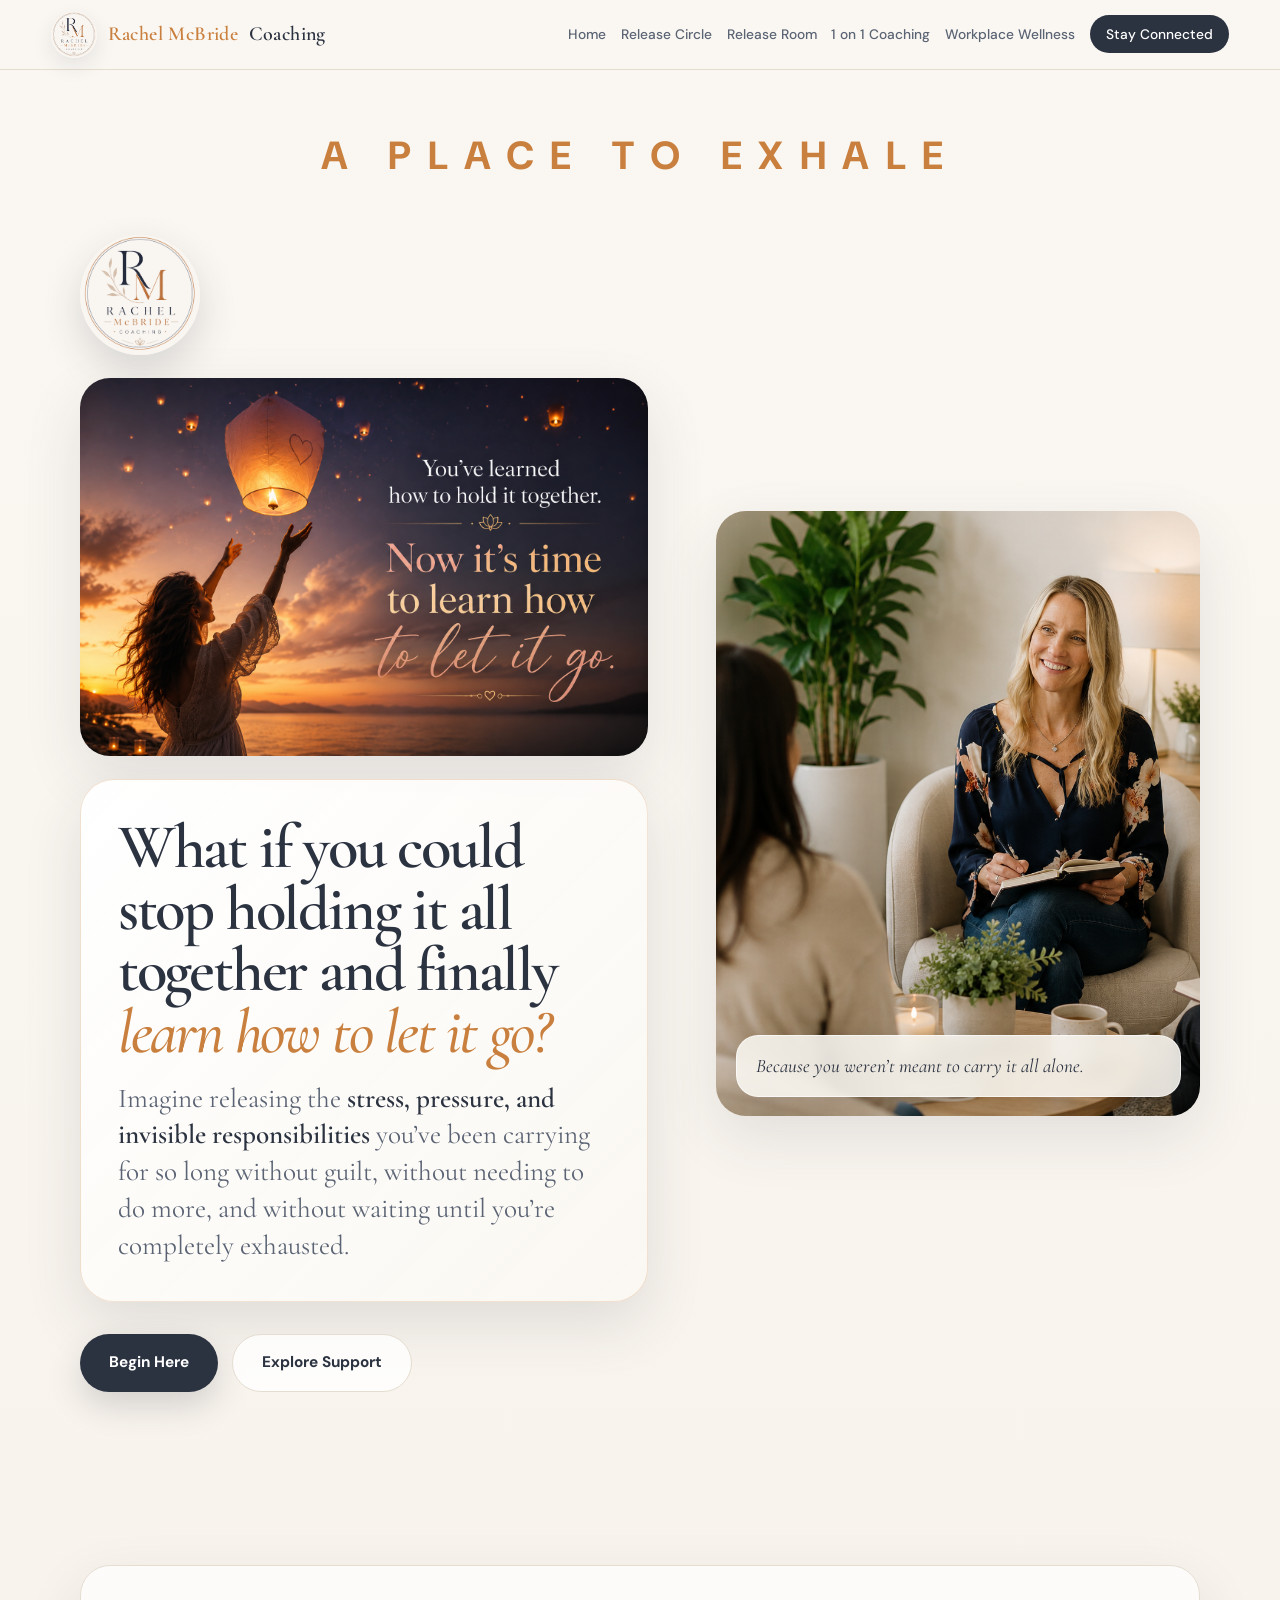
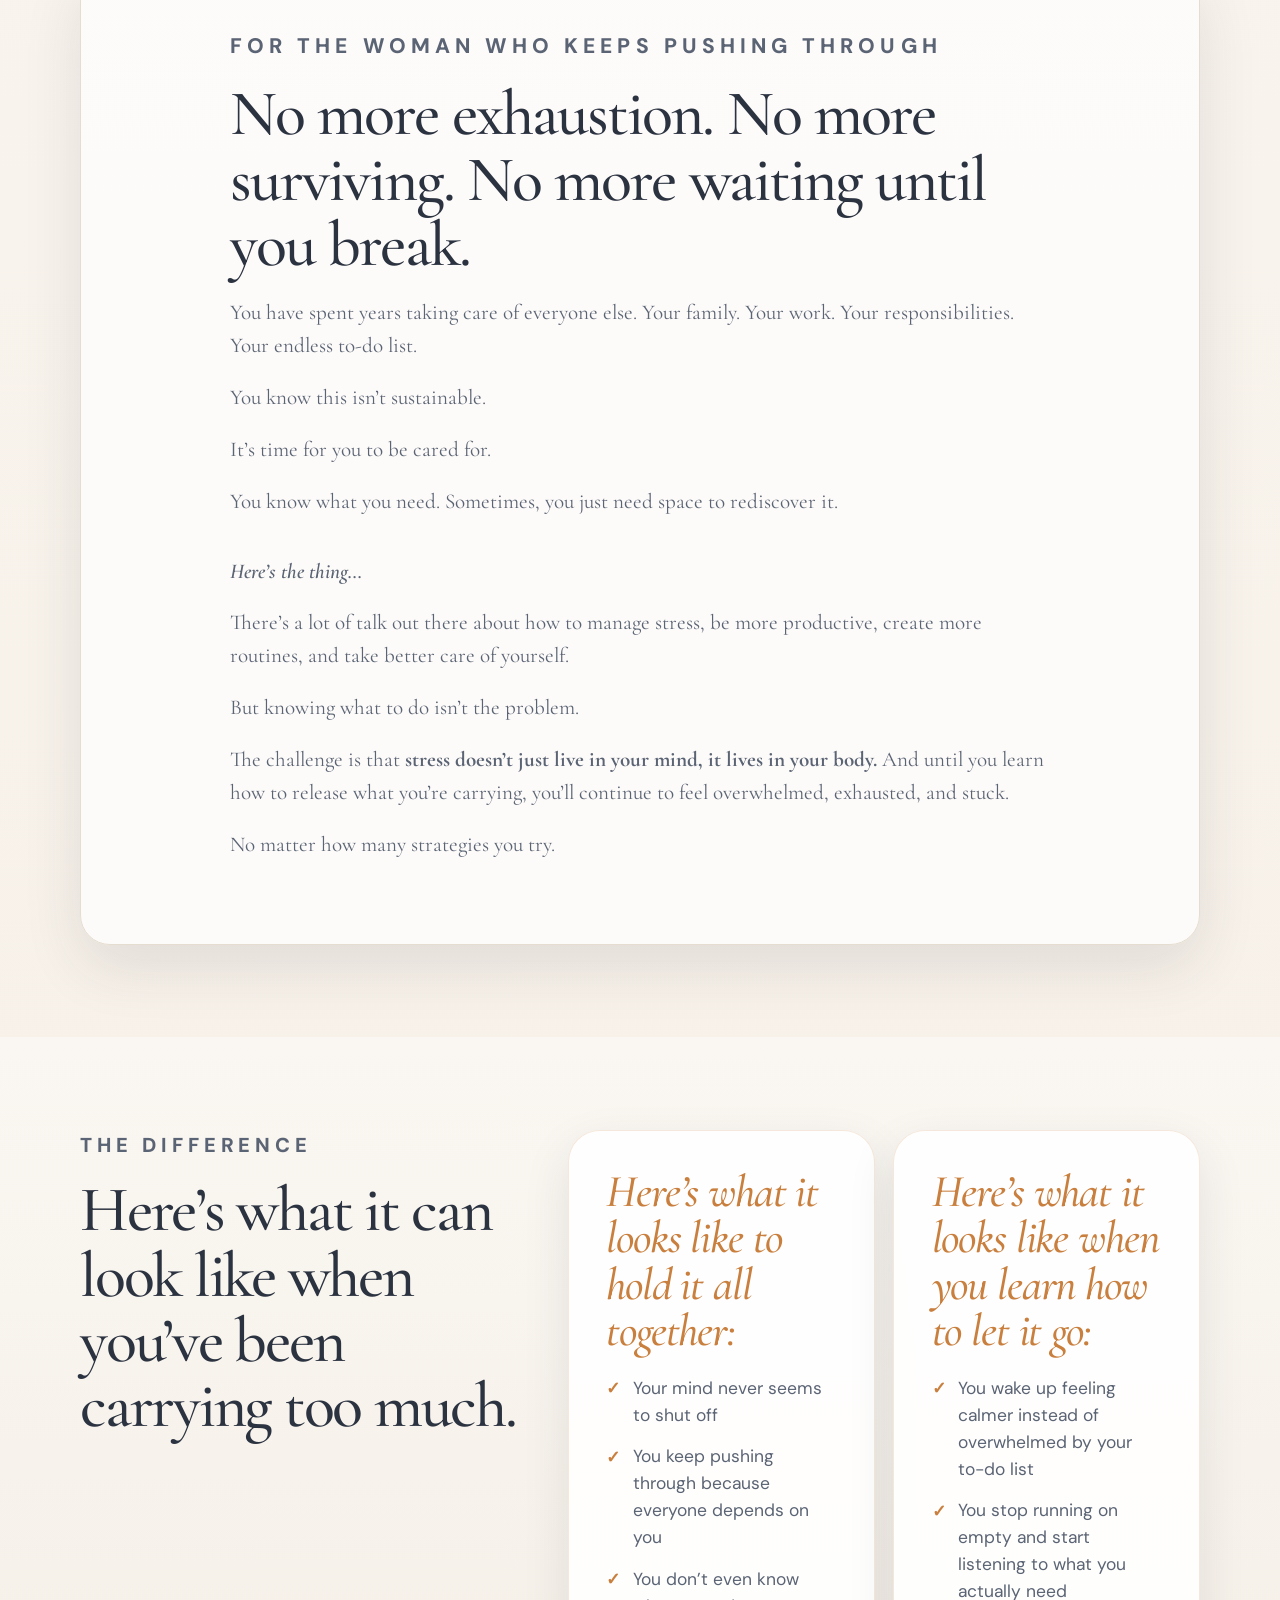
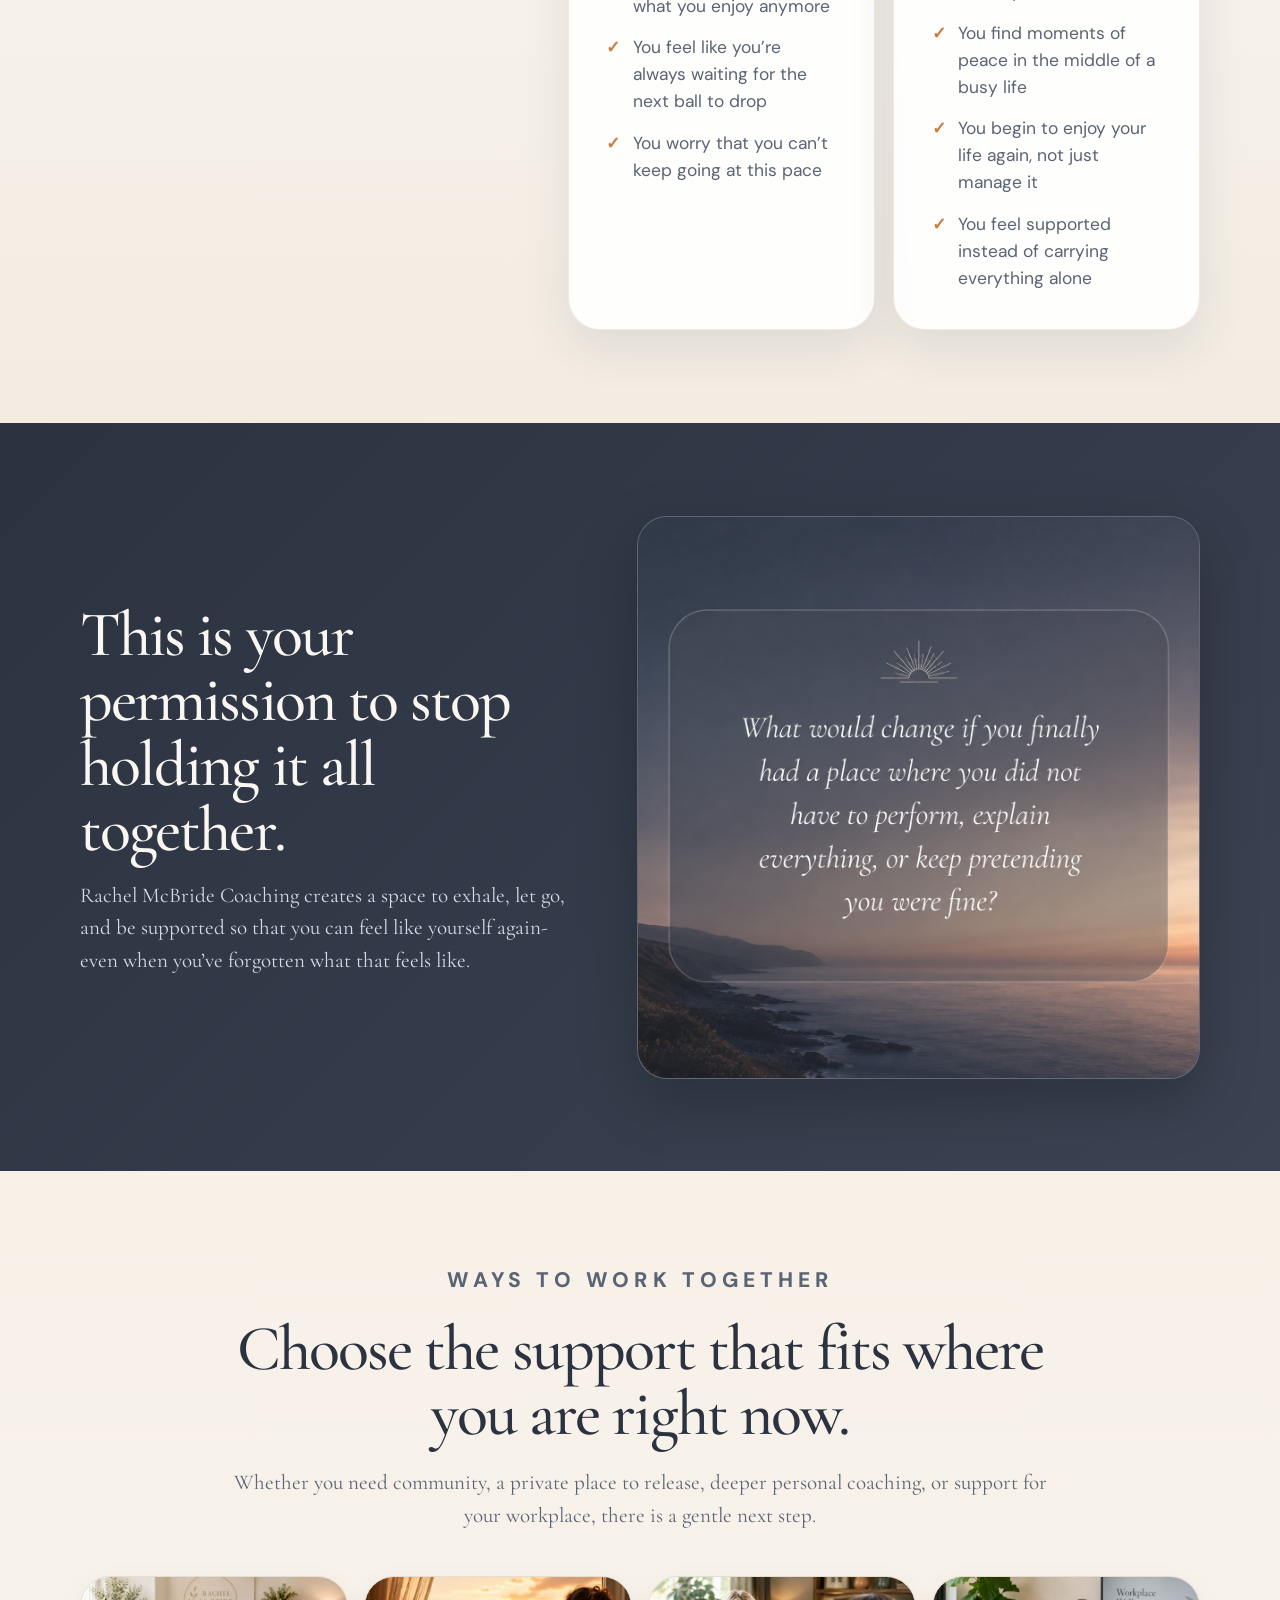
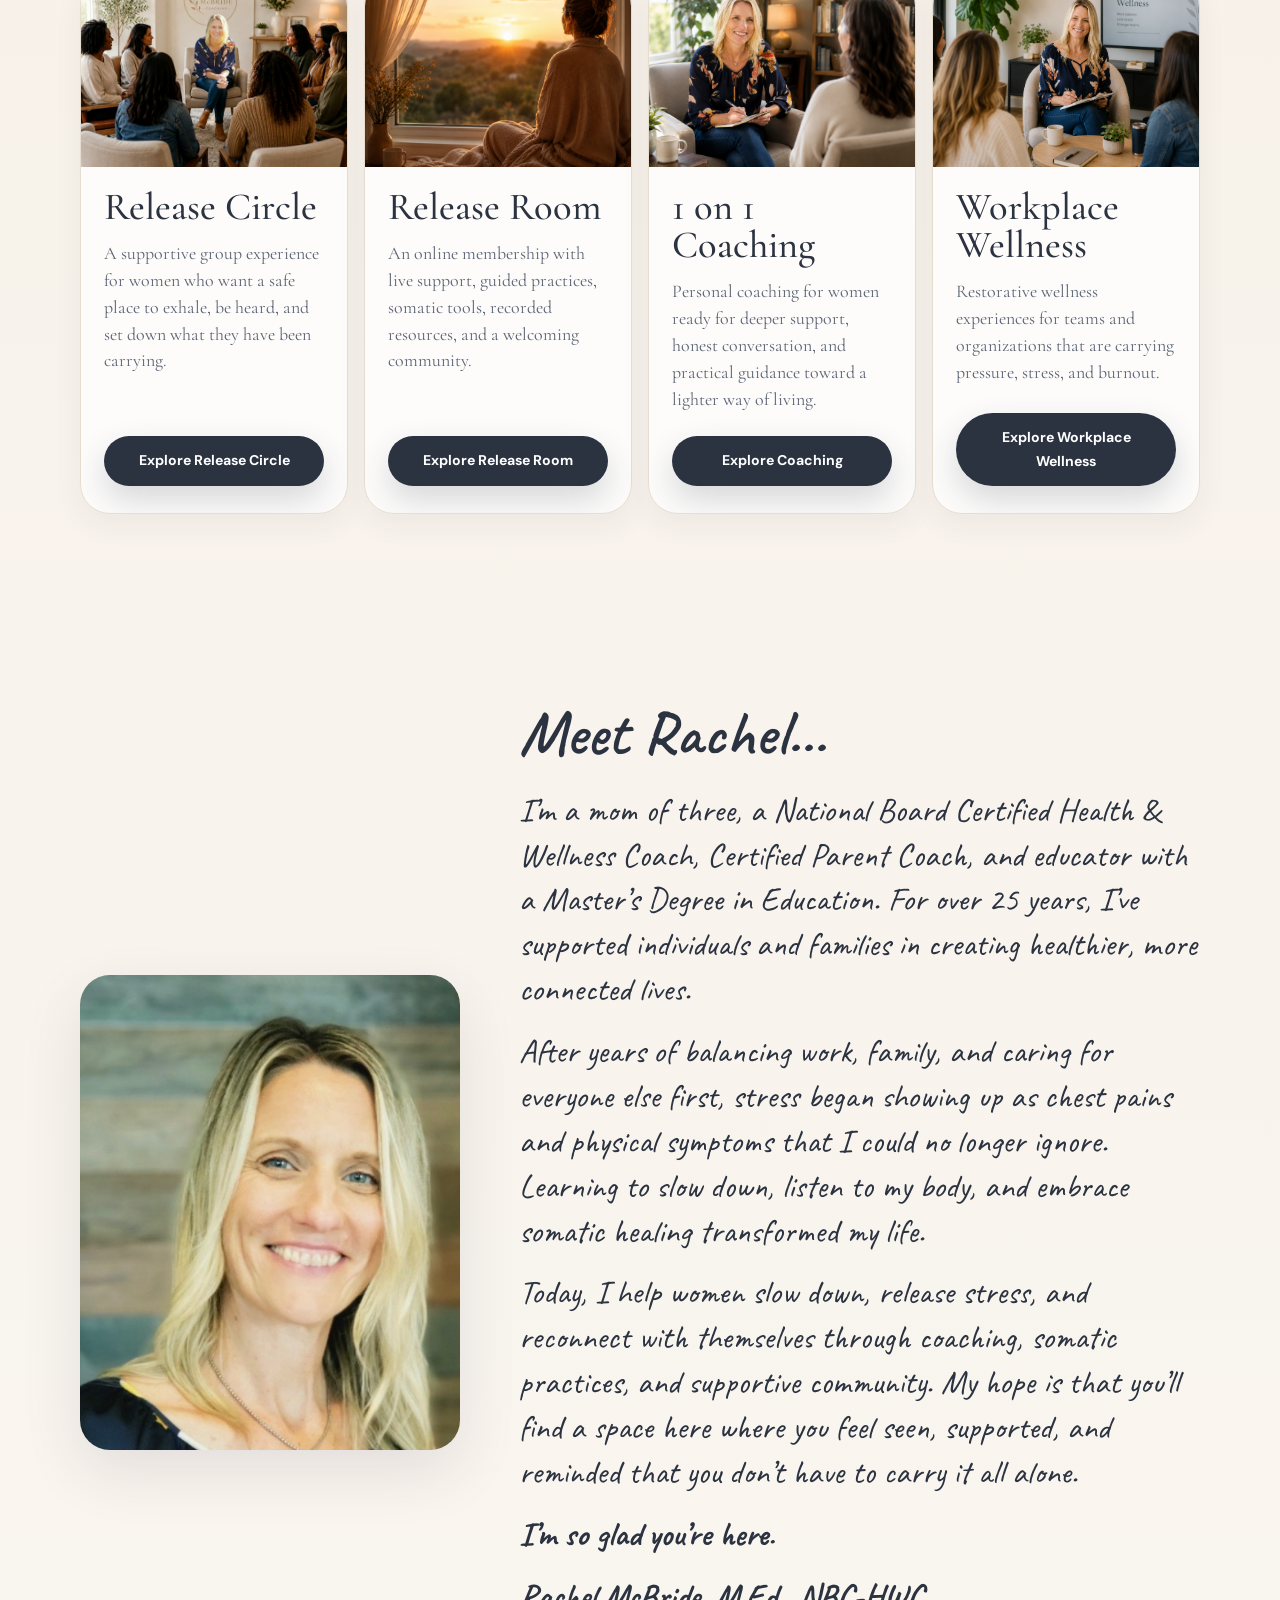
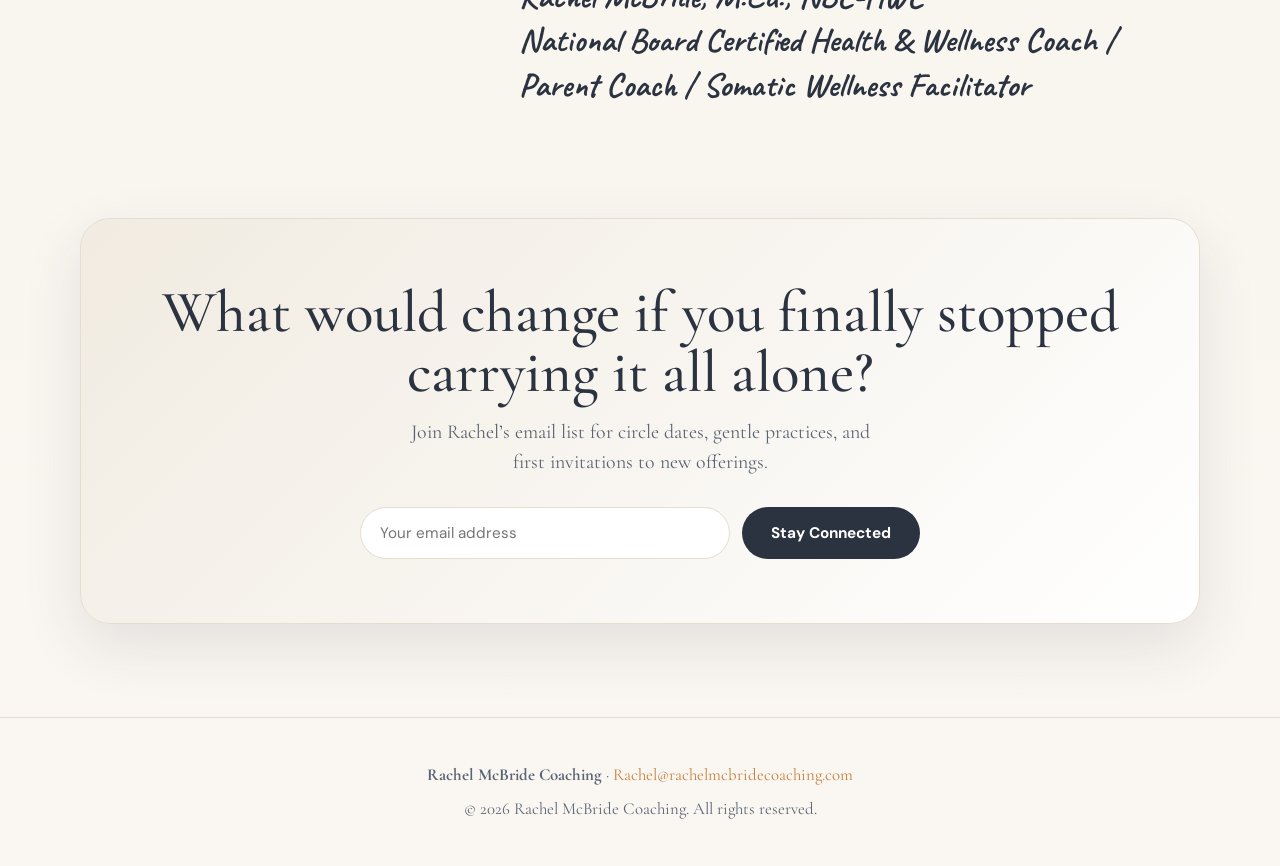
==== index.html @ 6e2d37dd "Remove shift section label" ====
<!DOCTYPE html>
<html lang="en">
<head>
  <meta charset="UTF-8" />
  <meta name="viewport" content="width=device-width, initial-scale=1.0" />
  <title>Rachel McBride Coaching | Learn How to Let It Go</title>
  <meta name="description" content="Learn how to stop holding it all together and start letting it go. Release Room, Release Circle, 1 on 1 Coaching, and Workplace Wellness with Rachel McBride Coaching." />
  <meta property="og:title" content="Rachel McBride Coaching | Learn How to Let It Go" />
  <meta property="og:description" content="A calm, grounded space for women who are tired of carrying everything alone." />
  <meta property="og:type" content="website" />
  <meta property="og:image" content="965AB0F1-0DFF-4C79-AC5D-239E5E1C36E9.png" />
  <link rel="preconnect" href="https://fonts.googleapis.com">
  <link rel="preconnect" href="https://fonts.gstatic.com" crossorigin>
  <link href="https://fonts.googleapis.com/css2?family=Cormorant+Garamond:ital,wght@0,400;0,500;0,600;1,400&family=DM+Sans:wght@300;400;500;600;700&display=swap" rel="stylesheet">
  <link href="https://fonts.googleapis.com/css2?family=Caveat:wght@500;600;700&display=swap" rel="stylesheet">
  <style>
    :root{--ink:#2b3240;--ink-soft:#5b6474;--cream:#faf7f2;--white:#ffffff;--sand:#f1ebe1;--glow:#e8a05c;--glow-deep:#c97f3d;--line:#e5ddd0;--radius:30px;--shadow:0 22px 60px rgba(43,50,64,.11);--display:'Cormorant Garamond',serif;--body:'Cormorant Garamond',serif;--ui:'DM Sans',sans-serif;--script:'Caveat',cursive;}*{margin:0;padding:0;box-sizing:border-box;}html{scroll-behavior:smooth;}body{font-family:var(--body);color:var(--ink);background:linear-gradient(180deg,#faf7f2 0%,#f6efe6 50%,#faf7f2 100%);line-height:1.65;font-weight:400;overflow-x:hidden;}img{max-width:100%;display:block;}a{color:inherit;}.container{width:min(1120px,92%);margin:0 auto;}.site-nav{position:sticky;top:0;z-index:50;background:rgba(250,247,242,.94);backdrop-filter:blur(14px);border-bottom:1px solid var(--line);}.nav-inner{width:min(1180px,92%);margin:0 auto;display:flex;align-items:center;justify-content:space-between;gap:1rem;padding:.72rem 0;}.nav-logo{font-family:var(--display);font-size:1.25rem;font-weight:600;text-decoration:none;letter-spacing:.02em;display:flex;align-items:center;gap:.65rem;white-space:nowrap;line-height:1.05;}.logo-mark{width:46px;height:46px;border-radius:50%;object-fit:cover;box-shadow:0 8px 20px rgba(43,50,64,.1);flex:0 0 auto;}.nav-logo span{color:var(--glow-deep);}.nav-toggle{display:none;background:var(--white);border:1px solid var(--line);border-radius:14px;padding:.55rem .85rem;font-family:var(--ui);font-size:.9rem;color:var(--ink);cursor:pointer;}.nav-links{display:flex;gap:.92rem;list-style:none;align-items:center;}.nav-links a{text-decoration:none;font-family:var(--ui);font-size:.86rem;font-weight:500;color:var(--ink-soft);transition:color .2s;}.nav-links a:hover,.nav-links a:focus-visible{color:var(--glow-deep);}.nav-cta{background:var(--ink);color:var(--white)!important;padding:.62rem 1rem;border-radius:999px;font-weight:600;}.nav-cta:hover{background:var(--glow-deep);}.btn{display:inline-flex;align-items:center;justify-content:center;text-align:center;text-decoration:none;font-family:var(--ui);font-weight:700;font-size:.96rem;padding:.95rem 1.8rem;border-radius:999px;min-height:50px;transition:transform .2s,background .2s,box-shadow .2s,border-color .2s;}.btn-primary{background:var(--ink);color:var(--white);box-shadow:0 14px 32px rgba(43,50,64,.18);}.btn-primary:hover{background:var(--glow-deep);transform:translateY(-2px);}.btn-light{background:rgba(255,255,255,.82);color:var(--ink);border:1px solid var(--line);}.btn-light:hover{border-color:var(--glow);transform:translateY(-2px);}.eyebrow{font-family:var(--ui);font-size:.76rem;letter-spacing:.24em;text-transform:uppercase;color:var(--glow-deep);font-weight:800;margin-bottom:1rem;}.hero-eyebrow{grid-column:1/-1;text-align:center;font-size:clamp(1.15rem,3.2vw,2.45rem);letter-spacing:.42em;margin:0 0 .7rem;color:var(--glow-deep);}.hero{padding:3.4rem 0 5rem;position:relative;overflow:hidden;}.hero-grid{position:relative;display:grid;grid-template-columns:1.08fr .92fr;gap:2.2rem 4.3rem;align-items:center;}.hero-mark{width:120px;height:120px;border-radius:50%;object-fit:cover;margin:0 0 1.4rem;box-shadow:0 16px 38px rgba(43,50,64,.16);}.hero-title-image{width:100%;border-radius:var(--radius);box-shadow:var(--shadow);margin:0 0 1.45rem;}.hero-copy-card{background:linear-gradient(135deg,rgba(255,255,255,.96),rgba(250,247,242,.92));border:1px solid rgba(201,127,61,.22);border-radius:34px;padding:clamp(1.35rem,4vw,2.3rem);box-shadow:0 22px 58px rgba(43,50,64,.12);margin:0 0 1.55rem;}.hero-copy-card .lead{font-family:var(--display);font-weight:600;font-size:clamp(2.15rem,4.9vw,4.15rem);line-height:.98;letter-spacing:-.035em;color:var(--ink);margin:0 0 1.1rem;}.hero-copy-card .lead em{color:var(--glow-deep);font-style:italic;font-weight:500;}.hero-copy-card .support{font-size:clamp(1.26rem,2.4vw,1.7rem);line-height:1.35;color:var(--ink-soft);margin:0;}.hero-copy-card .support strong{color:var(--ink);font-weight:600;}.hero-actions{display:flex;gap:.9rem;flex-wrap:wrap;margin-top:2rem;}.hero-photo{border-radius:var(--radius);overflow:hidden;box-shadow:var(--shadow);background:var(--sand);position:relative;}.hero-photo img{width:100%;height:100%;object-fit:cover;object-position:42% center;aspect-ratio:4/5;}.hero-note{position:absolute;left:1.2rem;right:1.2rem;bottom:1.2rem;background:rgba(250,247,242,.88);backdrop-filter:blur(8px);border:1px solid rgba(255,255,255,.65);border-radius:22px;padding:1.1rem 1.2rem;box-shadow:0 12px 30px rgba(43,50,64,.12);}.hero-note p{font-size:1.2rem;line-height:1.25;color:var(--ink);margin:0;font-style:italic;}.section{padding:5.8rem 0;}.intro-panel{background:rgba(255,255,255,.72);border:1px solid var(--line);border-radius:var(--radius);box-shadow:var(--shadow);padding:clamp(2rem,5vw,4rem);}.copy-wide{max-width:820px;margin:0 auto;}.copy-wide h2,.center h2{font-family:var(--display);font-weight:500;font-size:clamp(2.4rem,5vw,4.4rem);letter-spacing:-.03em;line-height:1.02;margin-bottom:1.2rem;}.copy-wide p,.center p{color:var(--ink-soft);font-size:1.32rem;line-height:1.55;margin-bottom:1.2rem;}.script-line{font-family:var(--display);font-style:italic;font-weight:600;color:var(--glow-deep);font-size:clamp(1.7rem,3vw,2.35rem);line-height:1.1;margin:2.3rem 0 1rem;}.soft-shift{position:relative;background:linear-gradient(180deg,#faf7f2 0%,#f3ece3 100%);overflow:hidden;}.shift-grid{position:relative;display:grid;grid-template-columns:.82fr 1.18fr;gap:3rem;align-items:start;}.shift-copy h2{font-family:var(--display);font-weight:500;font-size:clamp(2.55rem,5vw,4.55rem);line-height:1.02;letter-spacing:-.035em;margin-bottom:1rem;}.shift-copy p{font-size:1.26rem;color:var(--ink-soft);line-height:1.55;margin-bottom:1rem;}.checklist-card-grid{position:relative;display:grid;grid-template-columns:1fr 1fr;gap:1.15rem;}.checklist-card{background:rgba(255,255,255,.9);border:1px solid rgba(201,127,61,.18);border-radius:32px;padding:clamp(1.45rem,3.5vw,2.35rem);box-shadow:0 18px 48px rgba(43,50,64,.10);}.checklist-card h3{font-family:var(--display);font-size:clamp(2rem,3.6vw,2.85rem);font-style:italic;font-weight:500;line-height:1.02;letter-spacing:-.025em;color:var(--glow-deep);margin-bottom:1.25rem;}.checklist-card ul{list-style:none;display:grid;gap:.9rem;margin:0;padding:0;}.checklist-card li{position:relative;padding-left:1.65rem;font-family:var(--ui);font-size:clamp(1rem,1.6vw,1.09rem);line-height:1.55;color:var(--ink-soft);}.checklist-card li::before{content:'✓';position:absolute;left:0;top:.02rem;color:var(--glow-deep);font-weight:800;}.contrast{background:linear-gradient(135deg,#2b3240,#3b4352);color:var(--cream);}.contrast .container{display:grid;grid-template-columns:.95fr 1.05fr;gap:3rem;align-items:center;}.contrast h2{font-family:var(--display);font-size:clamp(2.6rem,5vw,4.7rem);font-weight:500;letter-spacing:-.03em;line-height:1.02;margin-bottom:1rem;}.contrast p{font-size:1.32rem;line-height:1.55;color:#d8dbe2;margin-bottom:1rem;}.contrast-graphic{border-radius:var(--radius);overflow:hidden;box-shadow:0 22px 60px rgba(0,0,0,.22);border:1px solid rgba(255,255,255,.16);background:rgba(250,247,242,.08);}.contrast-graphic img{width:100%;height:auto;display:block;}.center{text-align:center;max-width:850px;margin:0 auto;}.offers{display:grid;grid-template-columns:repeat(4,1fr);gap:1rem;margin-top:2.8rem;}.offer-card{background:rgba(255,255,255,.8);border:1px solid var(--line);border-radius:var(--radius);padding:0 0 1.7rem;box-shadow:0 10px 30px rgba(43,50,64,.06);display:flex;flex-direction:column;min-height:100%;overflow:hidden;}.offer-card img{width:100%;height:190px;object-fit:cover;object-position:center center;margin-bottom:1.3rem;}.offer-card h3{font-family:var(--display);font-weight:500;font-size:clamp(1.85rem,3vw,2.55rem);line-height:1;margin:0 1.45rem .85rem;}.offer-card p{color:var(--ink-soft);font-size:1.12rem;line-height:1.5;margin:0 1.45rem 1.45rem;}.offer-card .btn{margin:auto 1.45rem 0;padding:.82rem 1.25rem;font-size:.88rem;}.meet{display:grid;grid-template-columns:.72fr 1.28fr;gap:3.5rem;align-items:center;}.meet-photo{border-radius:var(--radius);overflow:hidden;box-shadow:var(--shadow);max-width:380px;background:var(--sand);}.meet-photo img{width:100%;object-fit:cover;object-position:center top;aspect-ratio:4/5;}.meet h2{font-family:var(--script);font-weight:600;font-size:clamp(2.4rem,5vw,4rem);line-height:1.05;margin-bottom:1.3rem;color:var(--ink);}.meet p{font-family:var(--script);color:var(--ink);margin-bottom:1.05rem;max-width:64ch;font-size:clamp(1.55rem,2.6vw,2.15rem);line-height:1.35;}.meet .signature{font-weight:700;}.signup{background:linear-gradient(135deg,#f1ebe1,#ffffff);color:var(--ink);text-align:center;border:1px solid var(--line);border-radius:var(--radius);padding:4rem 2rem;box-shadow:var(--shadow);}.signup h2{font-family:var(--display);font-weight:500;font-size:clamp(2.25rem,4.6vw,3.7rem);line-height:1.02;margin-bottom:.85rem;}.signup p{color:var(--ink-soft);max-width:54ch;margin:0 auto 1.8rem;font-size:1.24rem;line-height:1.55;}.signup-form{display:flex;gap:.75rem;max-width:560px;margin:0 auto;flex-wrap:wrap;justify-content:center;}.signup-form input{flex:1;min-width:230px;padding:.95rem 1.2rem;border-radius:999px;border:1px solid var(--line);background:var(--white);color:var(--ink);font-family:var(--ui);font-size:.95rem;}.signup-form button{border:none;cursor:pointer;font-family:var(--ui);background:var(--ink);color:var(--white);}footer{border-top:1px solid var(--line);padding:2.7rem 0;text-align:center;color:var(--ink-soft);font-size:1.05rem;}footer a{color:var(--glow-deep);text-decoration:none;}.fade{opacity:0;transform:translateY(18px);transition:opacity .7s ease,transform .7s ease;}.fade.in{opacity:1;transform:none;}@media(max-width:1050px){.offers{grid-template-columns:repeat(2,1fr)}.checklist-card-grid{grid-template-columns:1fr}}@media(max-width:880px){.nav-toggle{display:block;}.nav-logo{font-size:1.02rem;gap:.5rem;max-width:68vw;overflow:hidden;text-overflow:ellipsis;}.logo-mark{width:38px;height:38px}.nav-links{display:none;position:absolute;top:100%;left:0;right:0;background:rgba(250,247,242,.98);flex-direction:column;align-items:center;padding:1.25rem 6%;gap:.85rem;border-bottom:1px solid var(--line);box-shadow:var(--shadow);}.nav-links.open{display:flex;}.nav-links a{font-size:1rem;width:min(100%,380px);text-align:center;padding:.4rem 0;}.nav-links .nav-cta{padding:.8rem 1.2rem;}.hero{padding:1.6rem 0 3.8rem;}.hero-grid,.shift-grid,.contrast .container,.meet{grid-template-columns:1fr;gap:2.2rem;text-align:center;}.hero-photo{order:-1;width:min(390px,100%);margin:0 auto;}.hero-actions{justify-content:center}.hero-mark{margin:0 auto 1.2rem;width:138px;height:138px;}.copy-wide p,.center p,.contrast p{font-size:1.18rem}.offers{grid-template-columns:1fr}.offer-card img{height:240px}.meet-photo{margin:0 auto}.meet p{font-size:1.65rem;line-height:1.32}.section{padding:4.2rem 0}.checklist-card{text-align:left;}}
  </style>
</head>
<body>
  <nav class="site-nav"><div class="nav-inner"><a href="index.html" class="nav-logo"><img class="logo-mark" src="A3BF5FC3-DDC8-4594-97FE-3AE35F98C378.png" alt="Rachel McBride Coaching logo"><span>Rachel McBride</span> Coaching</a><button class="nav-toggle" id="navToggle" aria-expanded="false" aria-controls="navLinks">Menu</button><ul class="nav-links" id="navLinks"><li><a href="index.html">Home</a></li><li><a href="release-circles.html">Release Circle</a></li><li><a href="release-room.html">Release Room</a></li><li><a href="private-coaching.html">1 on 1 Coaching</a></li><li><a href="workplace-wellness.html">Workplace Wellness</a></li><li><a href="#signup" class="nav-cta">Stay Connected</a></li></ul></div></nav>
  <main>
    <section class="hero"><div class="container hero-grid"><p class="eyebrow hero-eyebrow fade">A place to exhale</p><div class="fade"><img class="hero-mark" src="A3BF5FC3-DDC8-4594-97FE-3AE35F98C378.png" alt="Rachel McBride Coaching logo"><img class="hero-title-image" src="965AB0F1-0DFF-4C79-AC5D-239E5E1C36E9.png" alt="You’ve learned how to hold it together. Now it’s time to learn how to let it go."><div class="hero-copy-card"><p class="lead">What if you could stop holding it all together and finally <em>learn how to let it go?</em></p><p class="support">Imagine releasing the <strong>stress, pressure, and invisible responsibilities</strong> you’ve been carrying for so long without guilt, without needing to do more, and without waiting until you’re completely exhausted.</p></div><div class="hero-actions"><a href="#story" class="btn btn-primary">Begin Here</a><a href="#offers" class="btn btn-light">Explore Support</a></div></div><div class="hero-photo fade"><img src="73970984-3776-4847-A2CF-7A81CB4A605D.png" alt="Rachel facilitating a wellness conversation" /><div class="hero-note"><p>Because you weren’t meant to carry it all alone.</p></div></div></div></section>
    <section class="section" id="story"><div class="container"><div class="intro-panel fade"><div class="copy-wide"><p class="eyebrow">For the woman who keeps pushing through</p><h2>No more exhaustion. No more surviving. No more waiting until you break.</h2><p>You have spent years taking care of everyone else. Your family. Your work. Your responsibilities. Your endless to-do list.</p><p>You know this isn’t sustainable.</p><p>It’s time for you to be cared for.</p><p>You know what you need. Sometimes, you just need space to rediscover it.</p><p class="script-line">Here’s the thing...</p><p>There’s a lot of talk out there about how to manage stress, be more productive, create more routines, and take better care of yourself.</p><p>But knowing what to do isn’t the problem.</p><p>The challenge is that <strong>stress doesn’t just live in your mind, it lives in your body.</strong> And until you learn how to release what you’re carrying, you’ll continue to feel overwhelmed, exhausted, and stuck.</p><p>No matter how many strategies you try.</p></div></div></div></section>
    <section class="section soft-shift"><div class="container shift-grid"><div class="shift-copy fade"><p class="eyebrow">The difference</p><h2>Here’s what it can look like when you’ve been carrying too much.</h2></div><div class="checklist-card-grid"><article class="checklist-card fade"><h3>Here’s what it looks like to hold it all together:</h3><ul><li>Your mind never seems to shut off</li><li>You keep pushing through because everyone depends on you</li><li>You don’t even know what you enjoy anymore</li><li>You feel like you’re always waiting for the next ball to drop</li><li>You worry that you can’t keep going at this pace</li></ul></article><article class="checklist-card fade"><h3>Here’s what it looks like when you learn how to let it go:</h3><ul><li>You wake up feeling calmer instead of overwhelmed by your to-do list</li><li>You stop running on empty and start listening to what you actually need</li><li>You find moments of peace in the middle of a busy life</li><li>You begin to enjoy your life again, not just manage it</li><li>You feel supported instead of carrying everything alone</li></ul></article></div></div></section>
    <section class="section contrast"><div class="container"><div class="fade"><h2>This is your permission to stop holding it all together.</h2><p>Rachel McBride Coaching creates a space to exhale, let go, and be supported so that you can feel like yourself again- even when you’ve forgotten what that feels like.</p></div><div class="contrast-graphic fade"><img src="21E0CC62-48B1-4C0D-B504-0942BD6B93BE.png" alt="What would change if you finally had a place where you did not have to perform, explain everything, or keep pretending you were fine?"></div></div></section>
    <section class="section" id="offers"><div class="container"><div class="center fade"><p class="eyebrow">Ways to work together</p><h2>Choose the support that fits where you are right now.</h2><p>Whether you need community, a private place to release, deeper personal coaching, or support for your workplace, there is a gentle next step.</p></div><div class="offers"><article class="offer-card fade"><img src="IMG_9840.jpeg" alt="Rachel leading a women's release circle"><h3>Release Circle</h3><p>A supportive group experience for women who want a safe place to exhale, be heard, and set down what they have been carrying.</p><a href="release-circles.html" class="btn btn-primary">Explore Release Circle</a></article><article class="offer-card fade"><img src="FD4D80D0-E9C8-477C-A4D3-7BF86F57EDDA.png" alt="A peaceful morning moment by the window"><h3>Release Room</h3><p>An online membership with live support, guided practices, somatic tools, recorded resources, and a welcoming community.</p><a href="release-room.html" class="btn btn-primary">Explore Release Room</a></article><article class="offer-card fade"><img src="C56E3669-8B2A-4B55-863E-A0DEF5C39338.png" alt="Rachel in a private 1 on 1 coaching session"><h3>1 on 1 Coaching</h3><p>Personal coaching for women ready for deeper support, honest conversation, and practical guidance toward a lighter way of living.</p><a href="private-coaching.html" class="btn btn-primary">Explore Coaching</a></article><article class="offer-card fade"><img src="03BC0461-5014-4877-AAA3-628863607252.png" alt="Rachel leading a workplace wellness session"><h3>Workplace Wellness</h3><p>Restorative wellness experiences for teams and organizations that are carrying pressure, stress, and burnout.</p><a href="workplace-wellness.html" class="btn btn-primary">Explore Workplace Wellness</a></article></div></div></section>
    <section class="section"><div class="container meet"><div class="meet-photo fade"><img src="IMG_4101.jpeg" alt="Rachel McBride" /></div><div class="fade"><h2>Meet Rachel...</h2><p>I’m a mom of three, a National Board Certified Health & Wellness Coach, Certified Parent Coach, and educator with a Master’s Degree in Education. For over 25 years, I’ve supported individuals and families in creating healthier, more connected lives.</p><p>After years of balancing work, family, and caring for everyone else first, stress began showing up as chest pains and physical symptoms that I could no longer ignore. Learning to slow down, listen to my body, and embrace somatic healing transformed my life.</p><p>Today, I help women slow down, release stress, and reconnect with themselves through coaching, somatic practices, and supportive community. My hope is that you’ll find a space here where you feel seen, supported, and reminded that you don’t have to carry it all alone.</p><p class="signature">I’m so glad you’re here.</p><p class="signature">Rachel McBride, M.Ed., NBC-HWC<br>National Board Certified Health & Wellness Coach / Parent Coach / Somatic Wellness Facilitator</p></div></div></section>
    <section class="section" id="signup" style="padding-top:0;"><div class="container"><div class="signup fade"><h2>What would change if you finally stopped carrying it all alone?</h2><p>Join Rachel’s email list for circle dates, gentle practices, and first invitations to new offerings.</p><form class="signup-form" action="mailto:Rachel@rachelmcbridecoaching.com" method="POST" enctype="text/plain"><input type="email" name="email" placeholder="Your email address" required aria-label="Email address" /><button type="submit" class="btn">Stay Connected</button></form></div></div></section>
  </main>
  <footer><div class="container"><p><strong>Rachel McBride Coaching</strong> · <a href="mailto:Rachel@rachelmcbridecoaching.com">Rachel@rachelmcbridecoaching.com</a></p><p style="margin-top:.4rem;">© <span id="year"></span> Rachel McBride Coaching. All rights reserved.</p></div></footer>
  <script>document.getElementById('year').textContent=new Date().getFullYear();const toggle=document.getElementById('navToggle');const links=document.getElementById('navLinks');toggle.addEventListener('click',()=>{const open=links.classList.toggle('open');toggle.setAttribute('aria-expanded',open);});links.addEventListener('click',e=>{if(e.target.tagName==='A'){links.classList.remove('open');toggle.setAttribute('aria-expanded','false');}});const io=new IntersectionObserver(es=>es.forEach(e=>{if(e.isIntersecting){e.target.classList.add('in');io.unobserve(e.target);}}),{threshold:.12});document.querySelectorAll('.fade').forEach(el=>io.observe(el));</script>
</body>
</html>
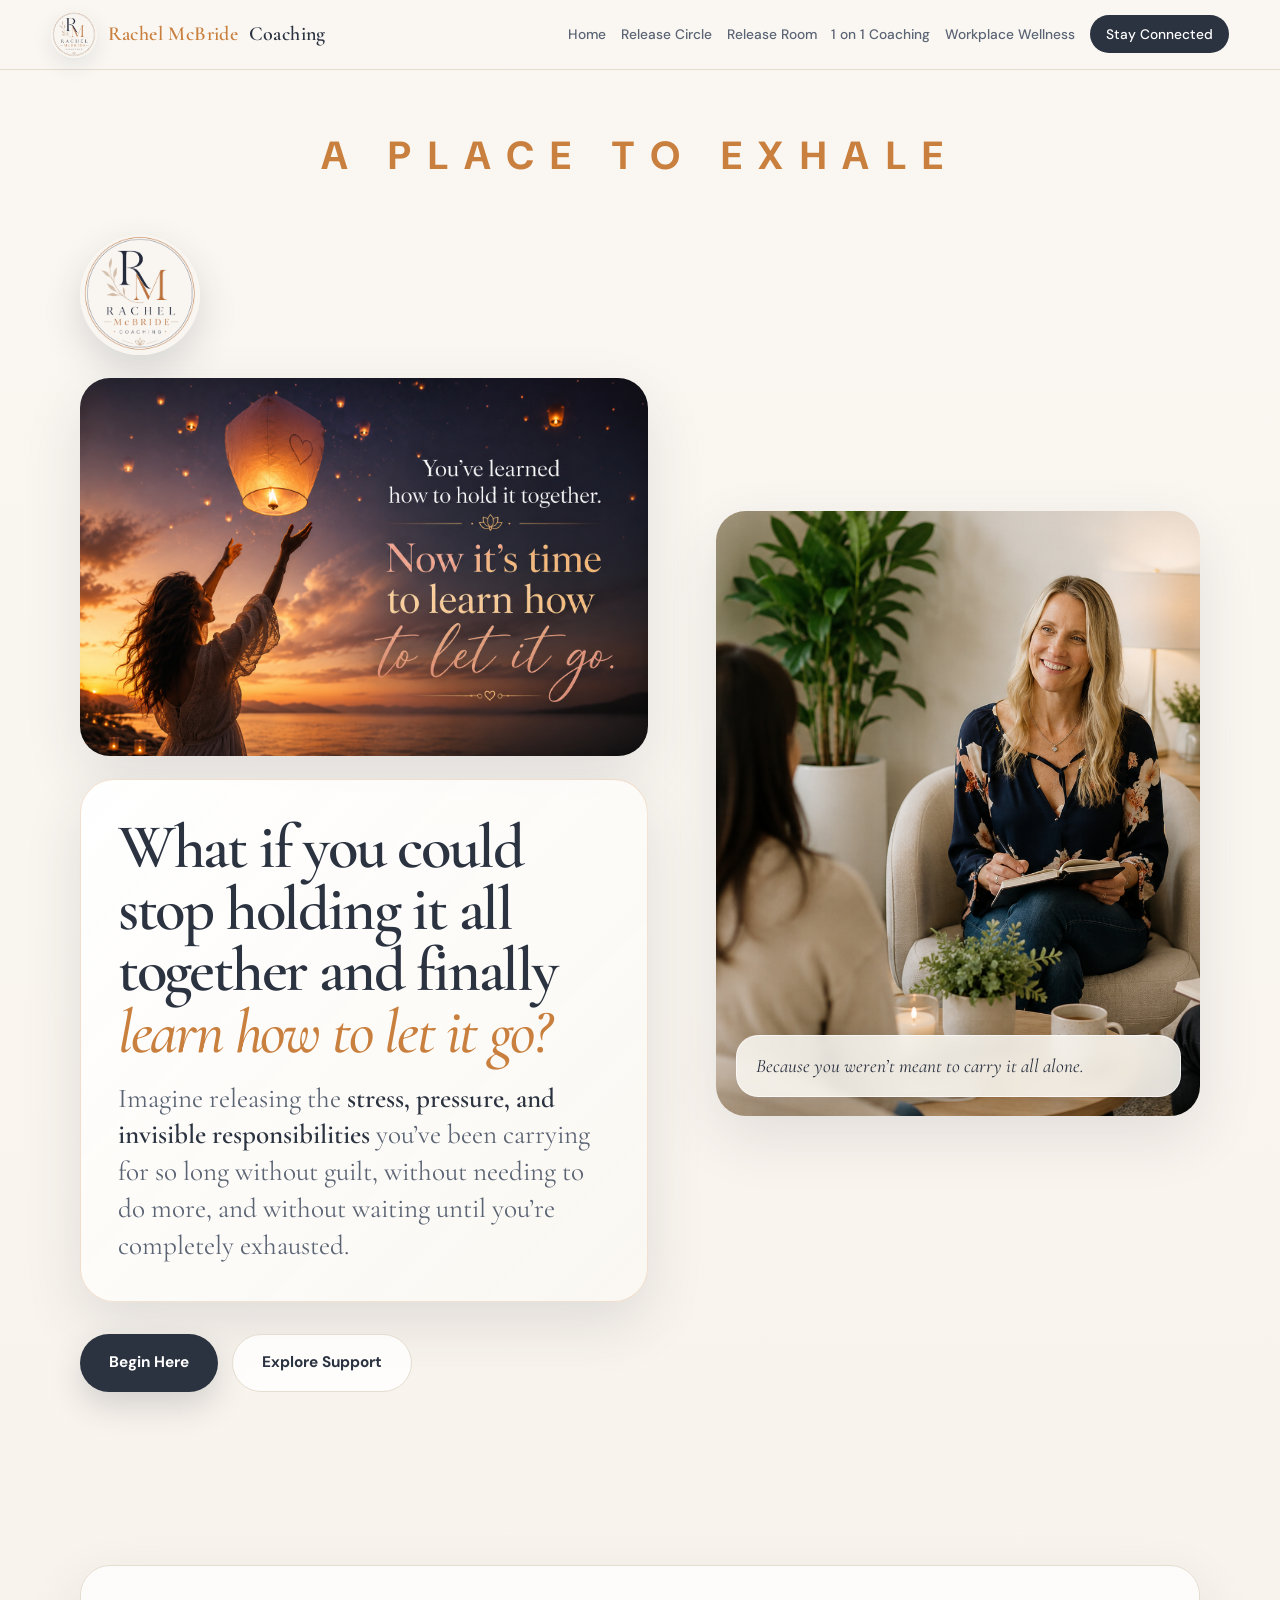
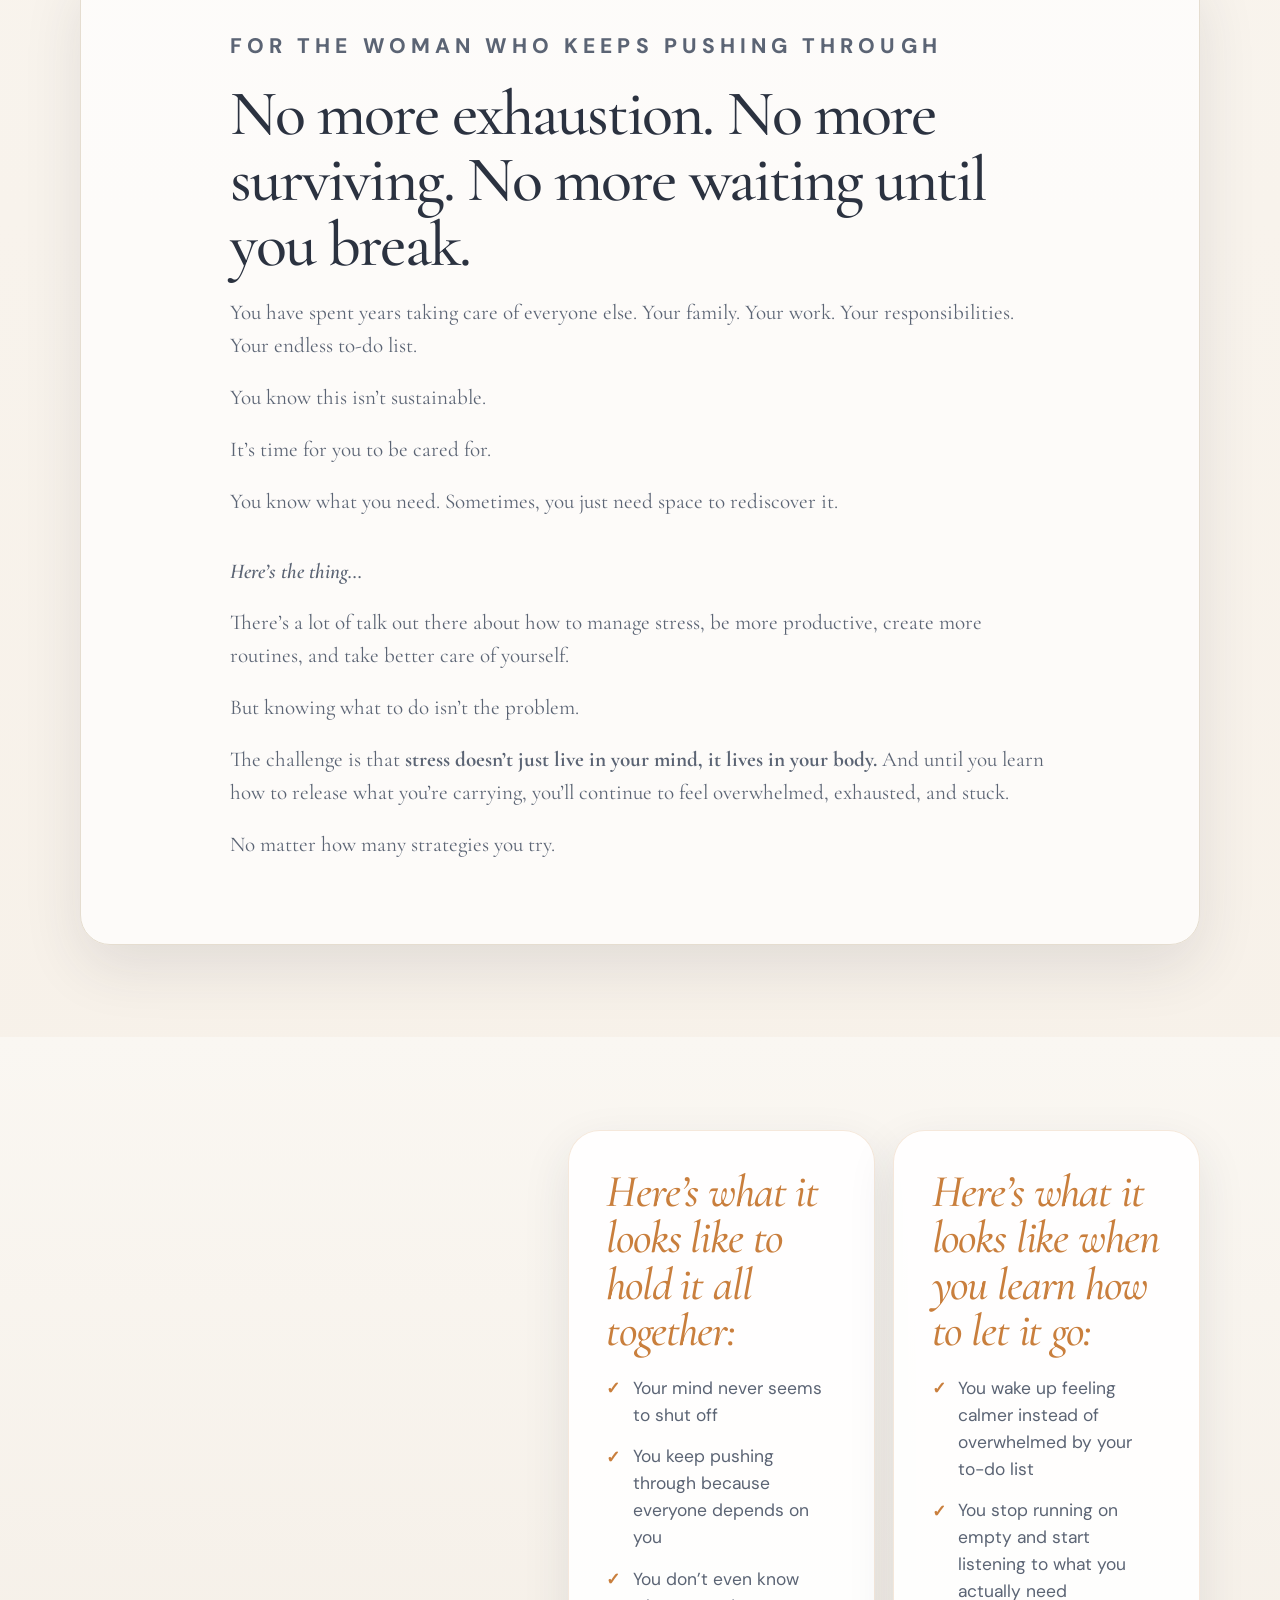
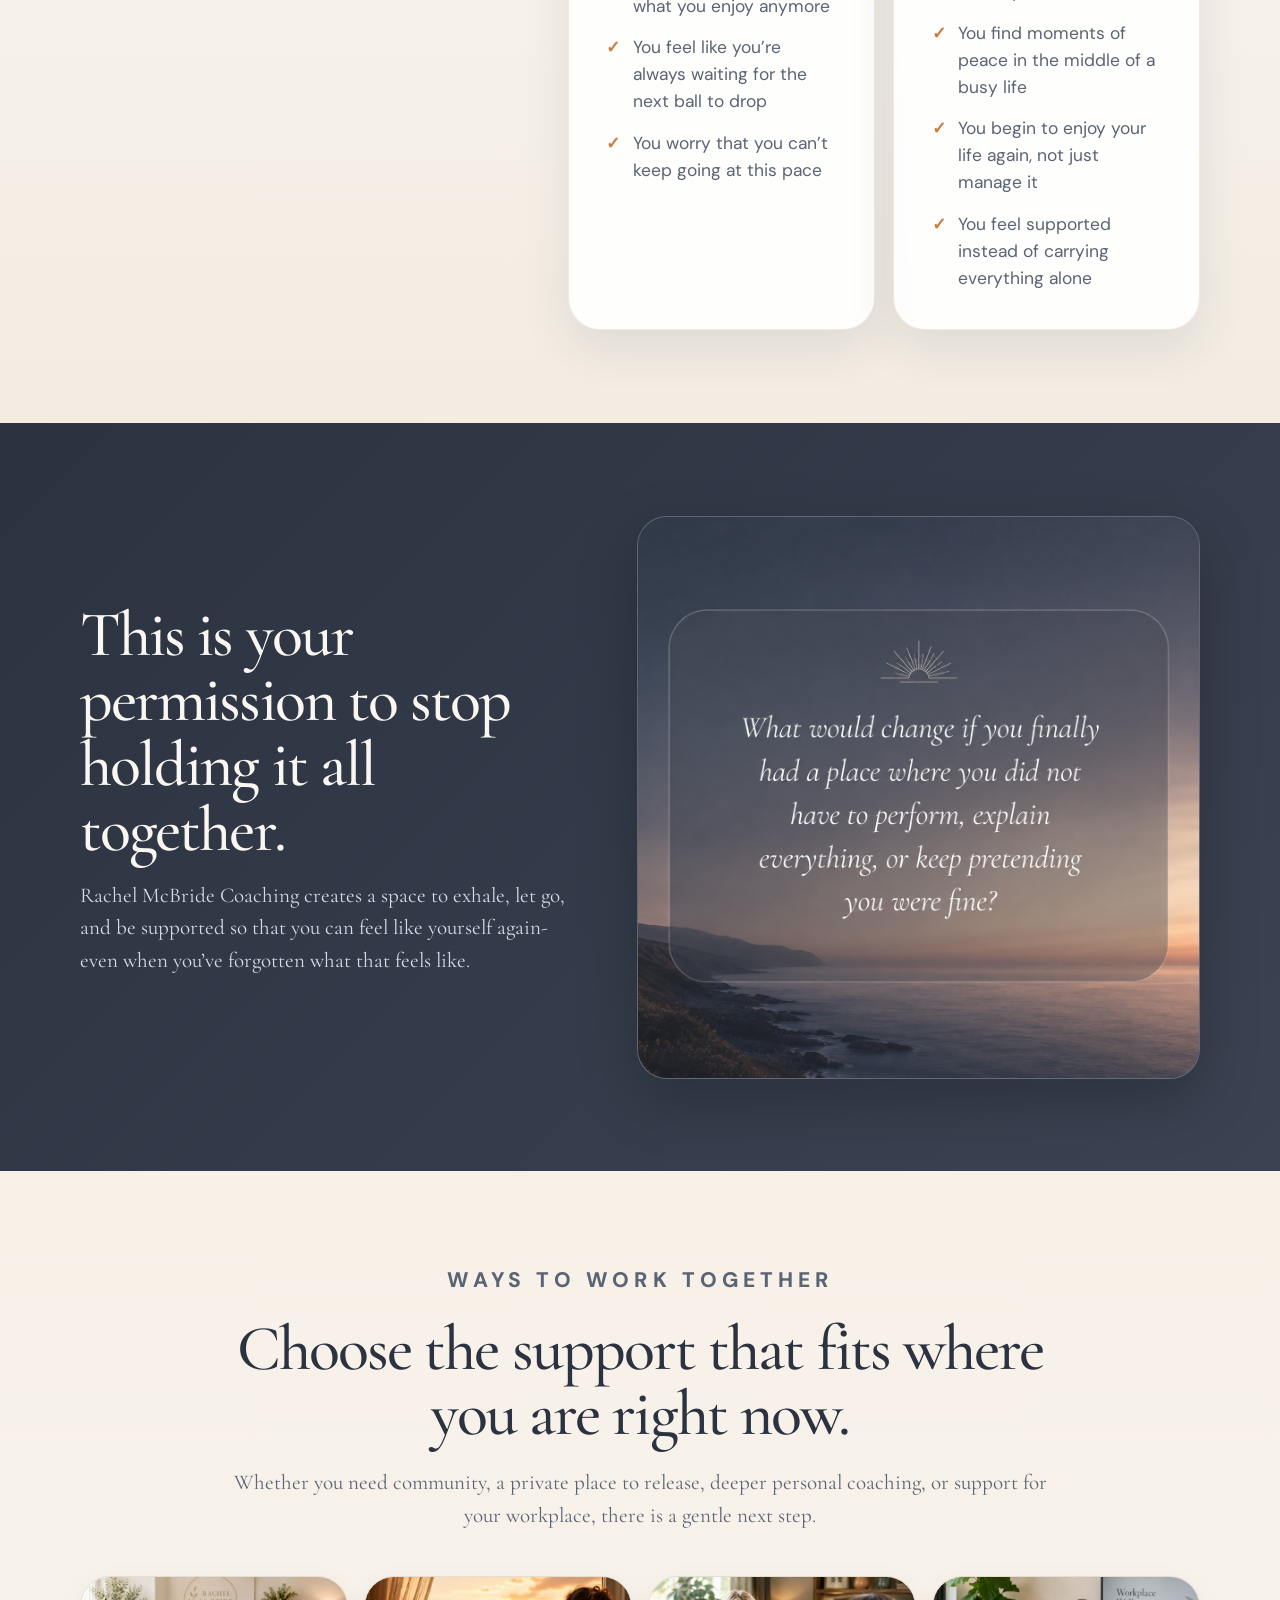
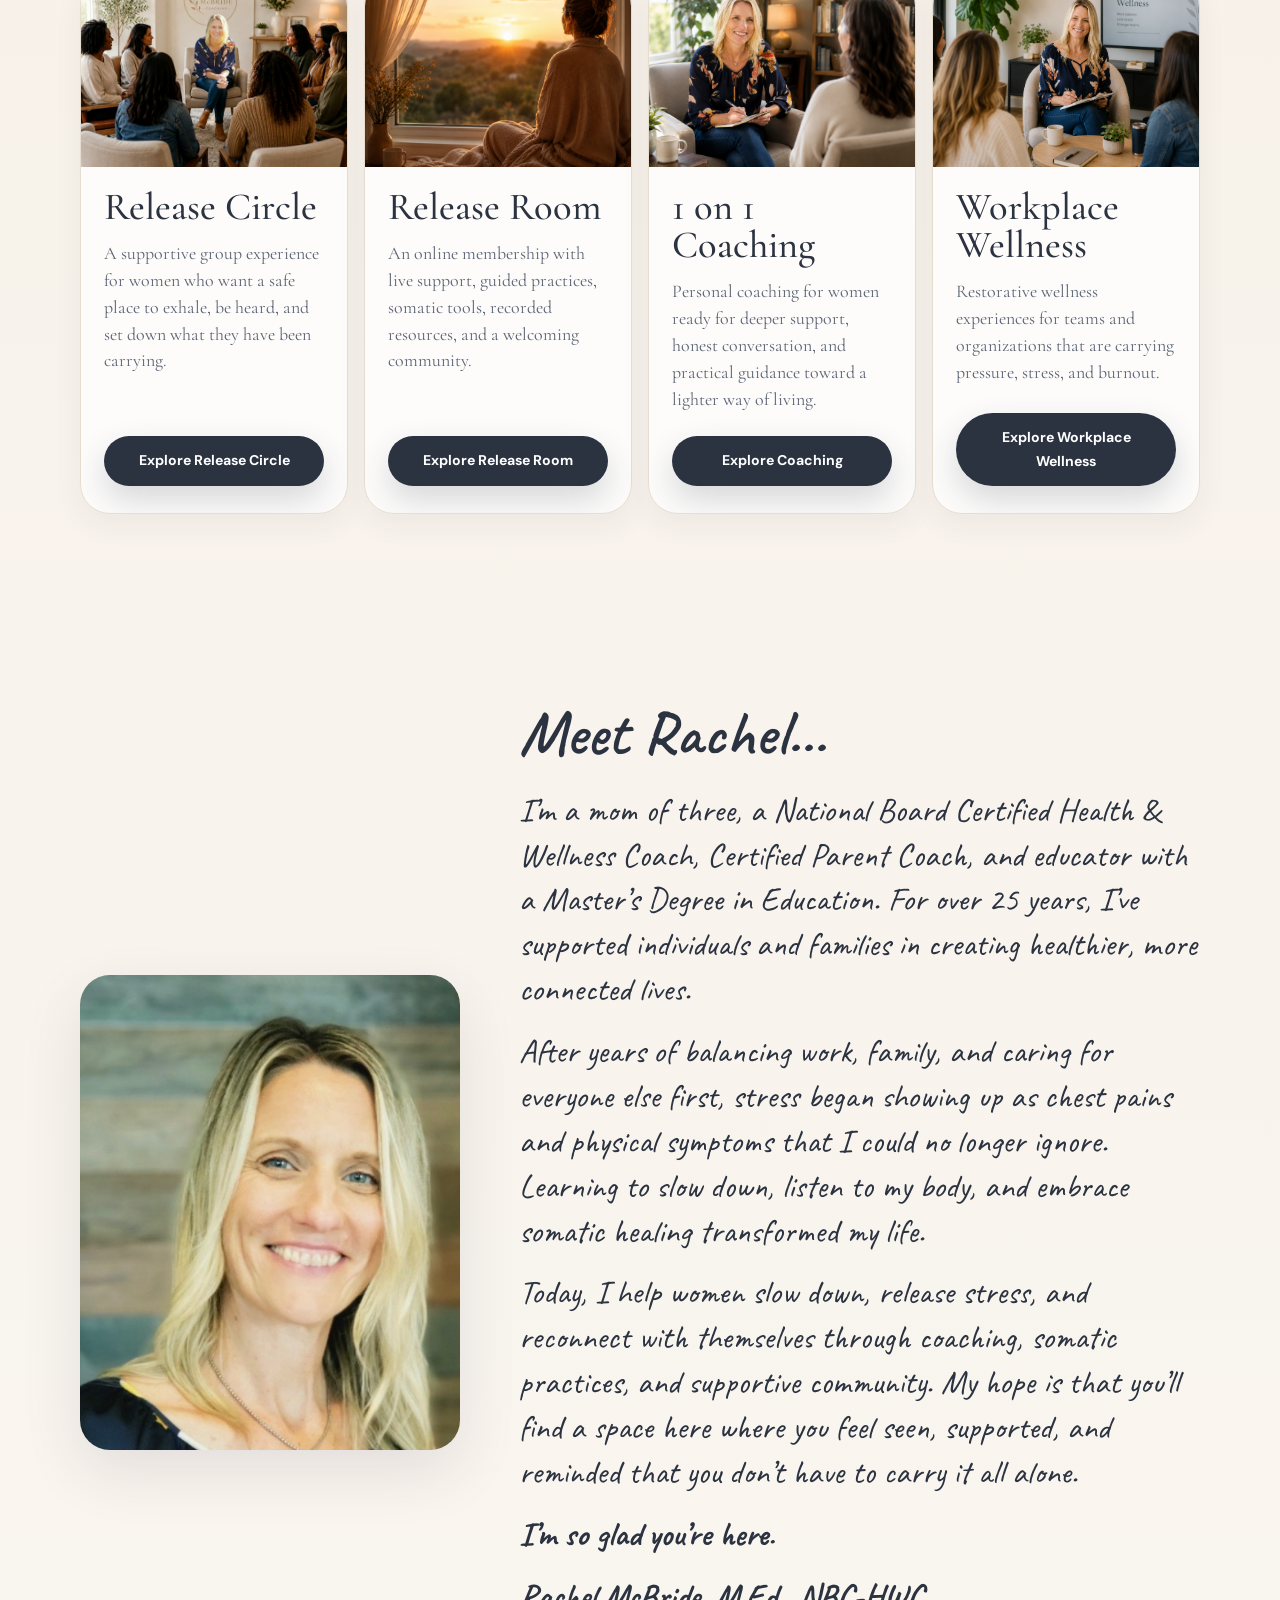
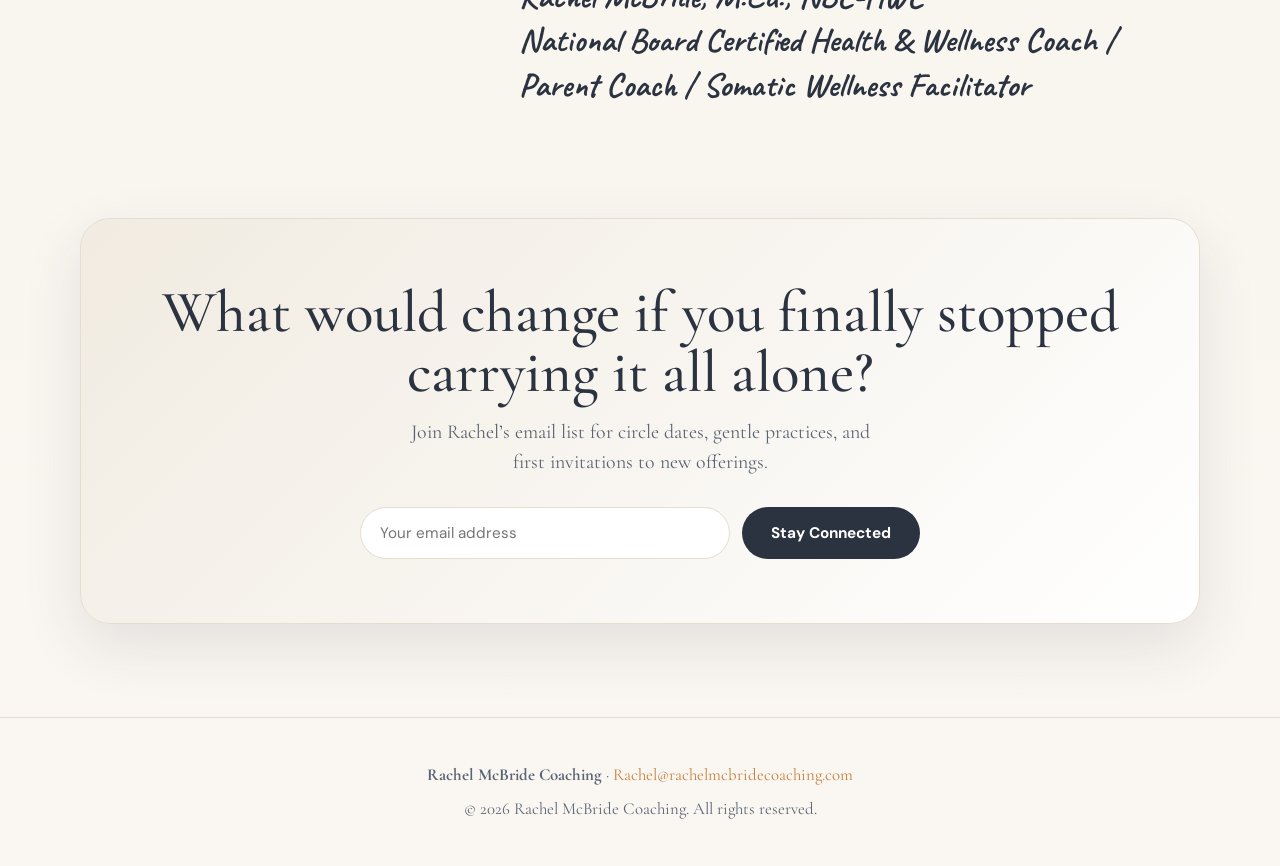
==== commit 474a112d: "Remove difference section intro text" ====
--- a/index.html
+++ b/index.html
@@ -22,7 +22,7 @@
   <main>
     <section class="hero"><div class="container hero-grid"><p class="eyebrow hero-eyebrow fade">A place to exhale</p><div class="fade"><img class="hero-mark" src="A3BF5FC3-DDC8-4594-97FE-3AE35F98C378.png" alt="Rachel McBride Coaching logo"><img class="hero-title-image" src="965AB0F1-0DFF-4C79-AC5D-239E5E1C36E9.png" alt="You’ve learned how to hold it together. Now it’s time to learn how to let it go."><div class="hero-copy-card"><p class="lead">What if you could stop holding it all together and finally <em>learn how to let it go?</em></p><p class="support">Imagine releasing the <strong>stress, pressure, and invisible responsibilities</strong> you’ve been carrying for so long without guilt, without needing to do more, and without waiting until you’re completely exhausted.</p></div><div class="hero-actions"><a href="#story" class="btn btn-primary">Begin Here</a><a href="#offers" class="btn btn-light">Explore Support</a></div></div><div class="hero-photo fade"><img src="73970984-3776-4847-A2CF-7A81CB4A605D.png" alt="Rachel facilitating a wellness conversation" /><div class="hero-note"><p>Because you weren’t meant to carry it all alone.</p></div></div></div></section>
     <section class="section" id="story"><div class="container"><div class="intro-panel fade"><div class="copy-wide"><p class="eyebrow">For the woman who keeps pushing through</p><h2>No more exhaustion. No more surviving. No more waiting until you break.</h2><p>You have spent years taking care of everyone else. Your family. Your work. Your responsibilities. Your endless to-do list.</p><p>You know this isn’t sustainable.</p><p>It’s time for you to be cared for.</p><p>You know what you need. Sometimes, you just need space to rediscover it.</p><p class="script-line">Here’s the thing...</p><p>There’s a lot of talk out there about how to manage stress, be more productive, create more routines, and take better care of yourself.</p><p>But knowing what to do isn’t the problem.</p><p>The challenge is that <strong>stress doesn’t just live in your mind, it lives in your body.</strong> And until you learn how to release what you’re carrying, you’ll continue to feel overwhelmed, exhausted, and stuck.</p><p>No matter how many strategies you try.</p></div></div></div></section>
-    <section class="section soft-shift"><div class="container shift-grid"><div class="shift-copy fade"><p class="eyebrow">The difference</p><h2>Here’s what it can look like when you’ve been carrying too much.</h2></div><div class="checklist-card-grid"><article class="checklist-card fade"><h3>Here’s what it looks like to hold it all together:</h3><ul><li>Your mind never seems to shut off</li><li>You keep pushing through because everyone depends on you</li><li>You don’t even know what you enjoy anymore</li><li>You feel like you’re always waiting for the next ball to drop</li><li>You worry that you can’t keep going at this pace</li></ul></article><article class="checklist-card fade"><h3>Here’s what it looks like when you learn how to let it go:</h3><ul><li>You wake up feeling calmer instead of overwhelmed by your to-do list</li><li>You stop running on empty and start listening to what you actually need</li><li>You find moments of peace in the middle of a busy life</li><li>You begin to enjoy your life again, not just manage it</li><li>You feel supported instead of carrying everything alone</li></ul></article></div></div></section>
+    <section class="section soft-shift"><div class="container shift-grid"><div></div><div class="checklist-card-grid"><article class="checklist-card fade"><h3>Here’s what it looks like to hold it all together:</h3><ul><li>Your mind never seems to shut off</li><li>You keep pushing through because everyone depends on you</li><li>You don’t even know what you enjoy anymore</li><li>You feel like you’re always waiting for the next ball to drop</li><li>You worry that you can’t keep going at this pace</li></ul></article><article class="checklist-card fade"><h3>Here’s what it looks like when you learn how to let it go:</h3><ul><li>You wake up feeling calmer instead of overwhelmed by your to-do list</li><li>You stop running on empty and start listening to what you actually need</li><li>You find moments of peace in the middle of a busy life</li><li>You begin to enjoy your life again, not just manage it</li><li>You feel supported instead of carrying everything alone</li></ul></article></div></div></section>
     <section class="section contrast"><div class="container"><div class="fade"><h2>This is your permission to stop holding it all together.</h2><p>Rachel McBride Coaching creates a space to exhale, let go, and be supported so that you can feel like yourself again- even when you’ve forgotten what that feels like.</p></div><div class="contrast-graphic fade"><img src="21E0CC62-48B1-4C0D-B504-0942BD6B93BE.png" alt="What would change if you finally had a place where you did not have to perform, explain everything, or keep pretending you were fine?"></div></div></section>
     <section class="section" id="offers"><div class="container"><div class="center fade"><p class="eyebrow">Ways to work together</p><h2>Choose the support that fits where you are right now.</h2><p>Whether you need community, a private place to release, deeper personal coaching, or support for your workplace, there is a gentle next step.</p></div><div class="offers"><article class="offer-card fade"><img src="IMG_9840.jpeg" alt="Rachel leading a women's release circle"><h3>Release Circle</h3><p>A supportive group experience for women who want a safe place to exhale, be heard, and set down what they have been carrying.</p><a href="release-circles.html" class="btn btn-primary">Explore Release Circle</a></article><article class="offer-card fade"><img src="FD4D80D0-E9C8-477C-A4D3-7BF86F57EDDA.png" alt="A peaceful morning moment by the window"><h3>Release Room</h3><p>An online membership with live support, guided practices, somatic tools, recorded resources, and a welcoming community.</p><a href="release-room.html" class="btn btn-primary">Explore Release Room</a></article><article class="offer-card fade"><img src="C56E3669-8B2A-4B55-863E-A0DEF5C39338.png" alt="Rachel in a private 1 on 1 coaching session"><h3>1 on 1 Coaching</h3><p>Personal coaching for women ready for deeper support, honest conversation, and practical guidance toward a lighter way of living.</p><a href="private-coaching.html" class="btn btn-primary">Explore Coaching</a></article><article class="offer-card fade"><img src="03BC0461-5014-4877-AAA3-628863607252.png" alt="Rachel leading a workplace wellness session"><h3>Workplace Wellness</h3><p>Restorative wellness experiences for teams and organizations that are carrying pressure, stress, and burnout.</p><a href="workplace-wellness.html" class="btn btn-primary">Explore Workplace Wellness</a></article></div></div></section>
     <section class="section"><div class="container meet"><div class="meet-photo fade"><img src="IMG_4101.jpeg" alt="Rachel McBride" /></div><div class="fade"><h2>Meet Rachel...</h2><p>I’m a mom of three, a National Board Certified Health & Wellness Coach, Certified Parent Coach, and educator with a Master’s Degree in Education. For over 25 years, I’ve supported individuals and families in creating healthier, more connected lives.</p><p>After years of balancing work, family, and caring for everyone else first, stress began showing up as chest pains and physical symptoms that I could no longer ignore. Learning to slow down, listen to my body, and embrace somatic healing transformed my life.</p><p>Today, I help women slow down, release stress, and reconnect with themselves through coaching, somatic practices, and supportive community. My hope is that you’ll find a space here where you feel seen, supported, and reminded that you don’t have to carry it all alone.</p><p class="signature">I’m so glad you’re here.</p><p class="signature">Rachel McBride, M.Ed., NBC-HWC<br>National Board Certified Health & Wellness Coach / Parent Coach / Somatic Wellness Facilitator</p></div></div></section>
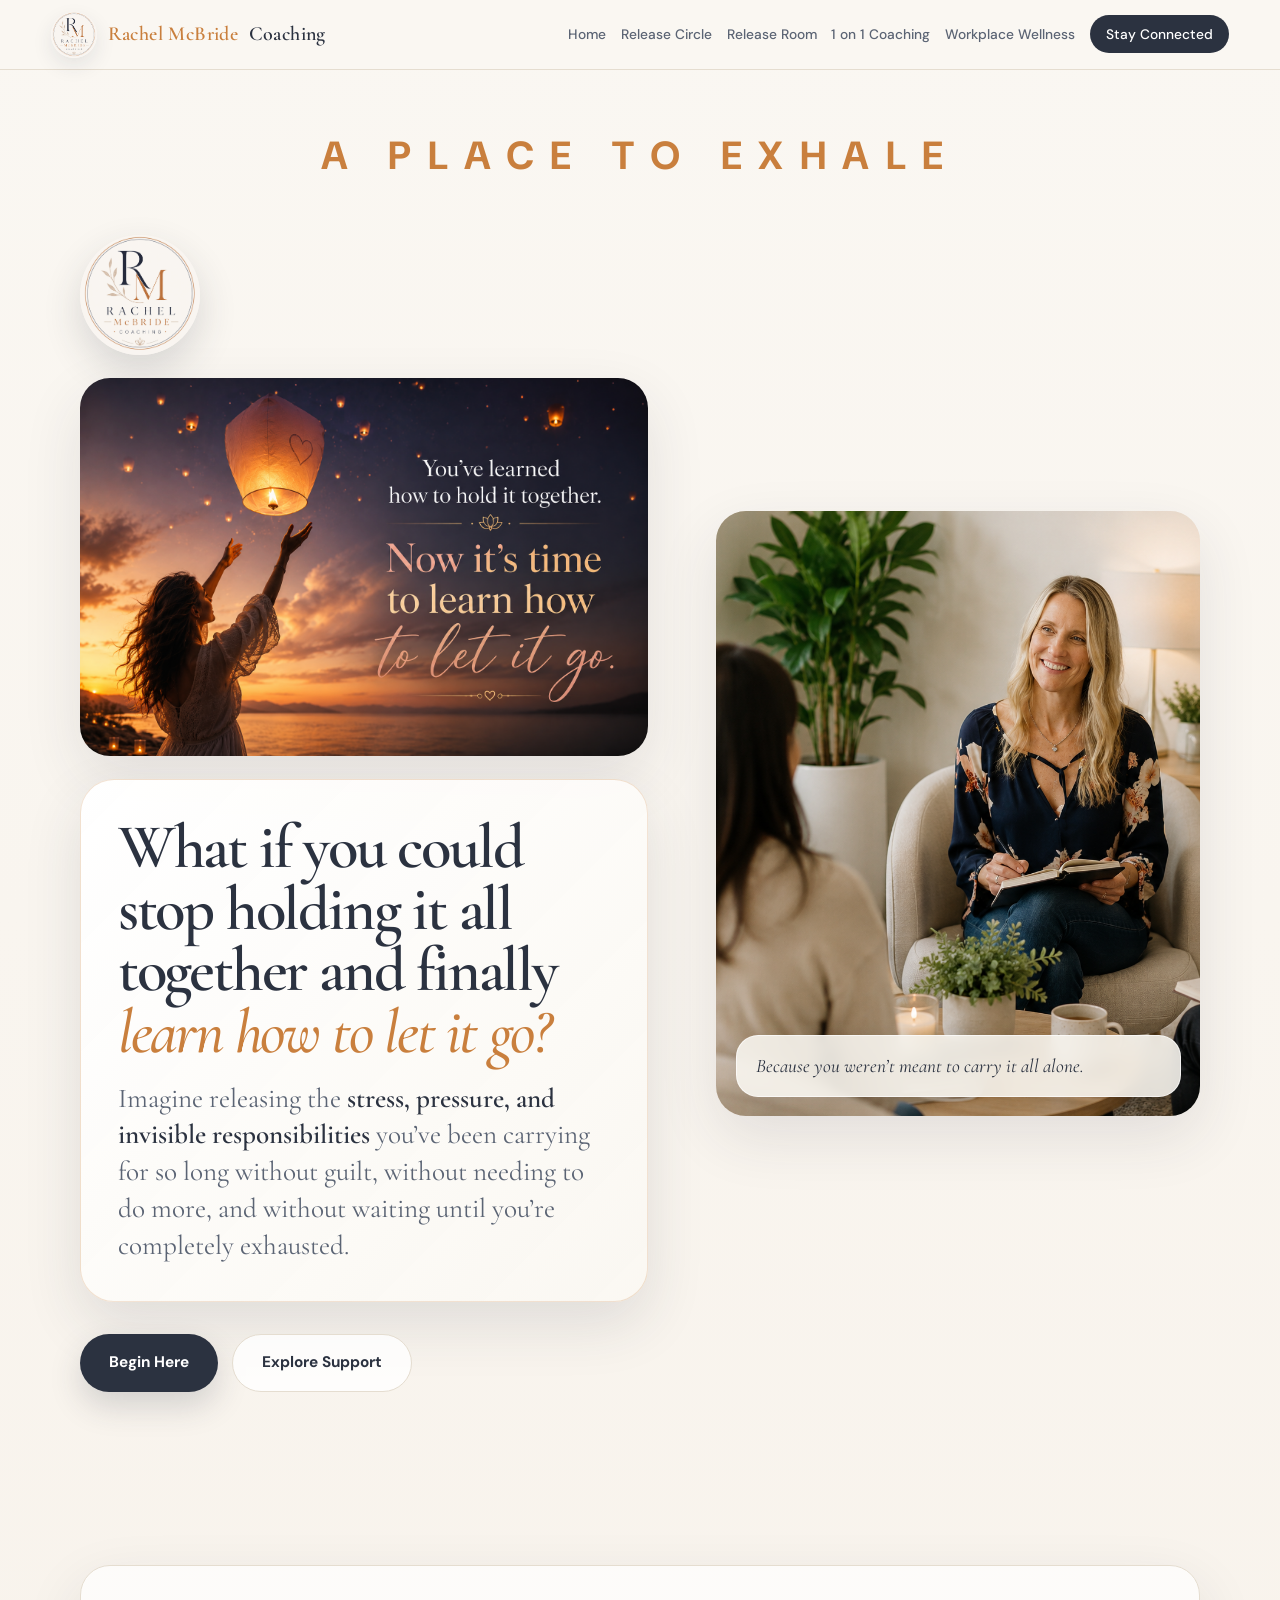
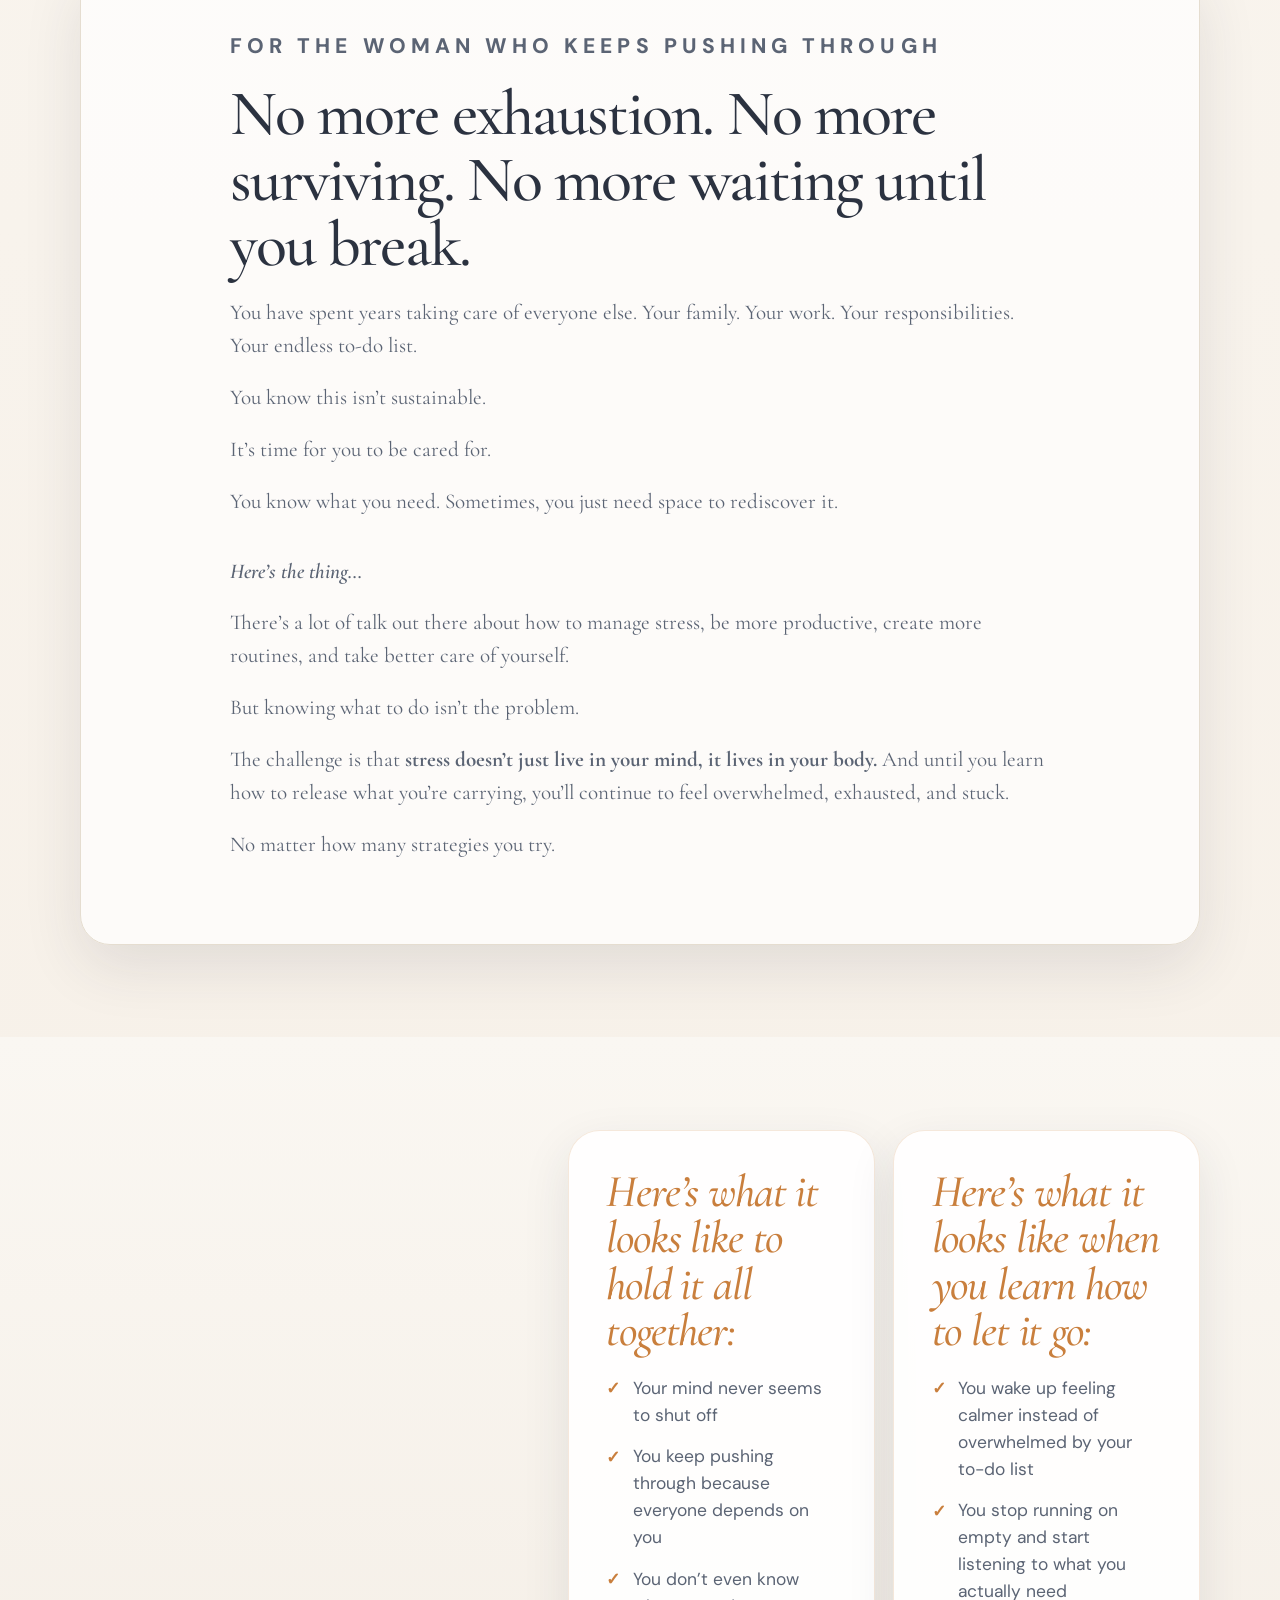
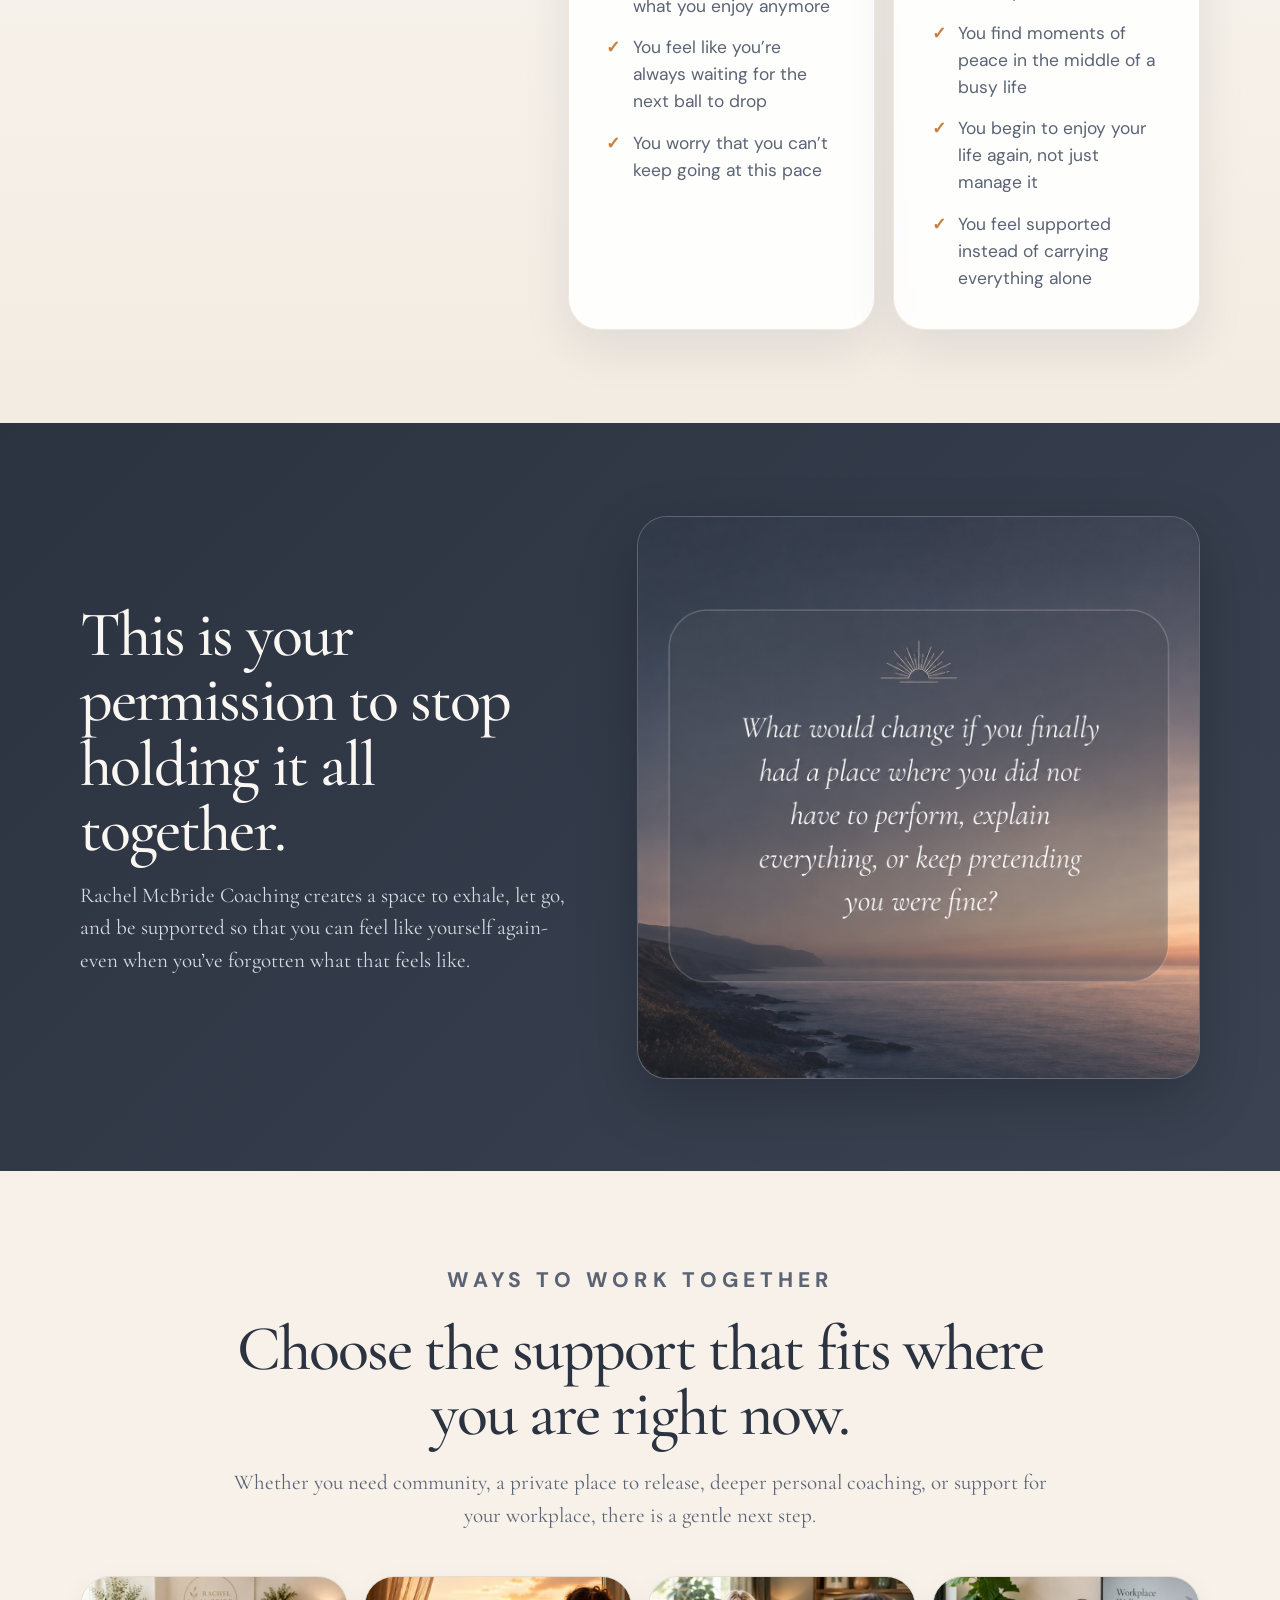
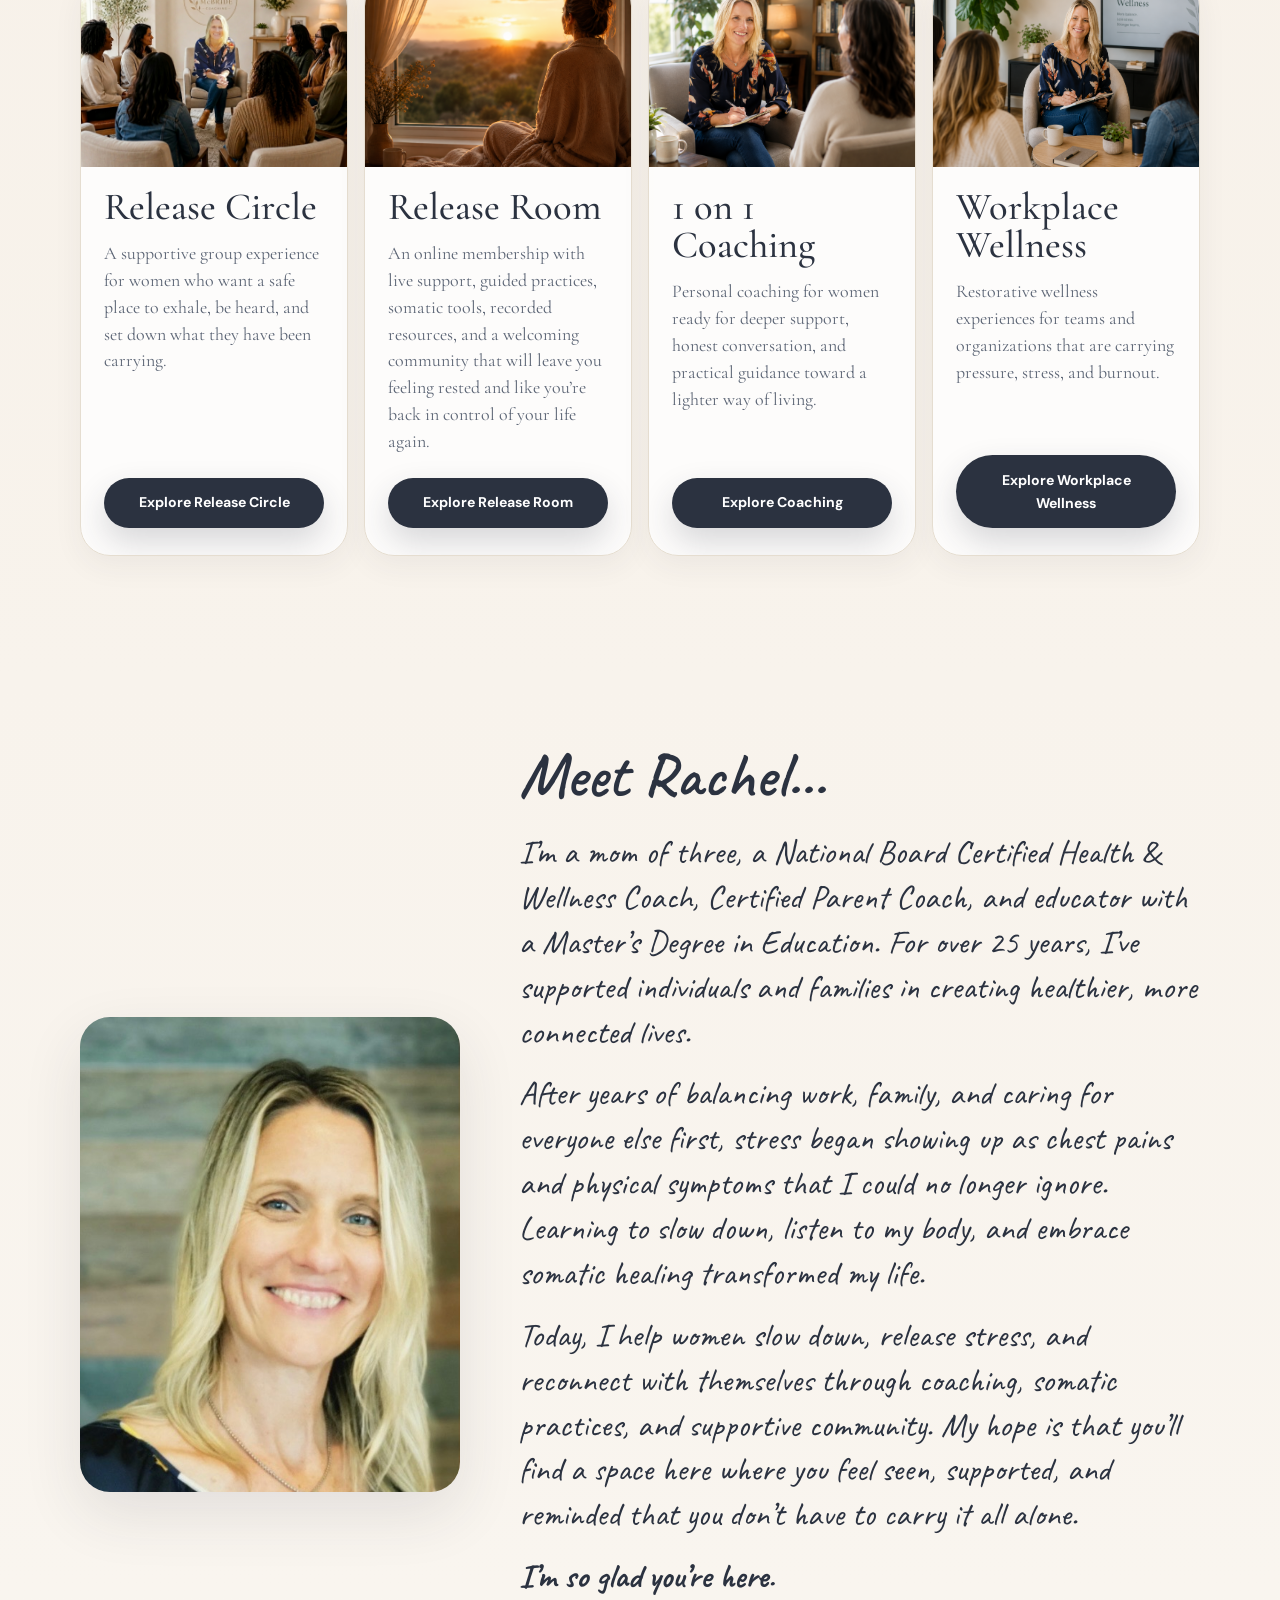
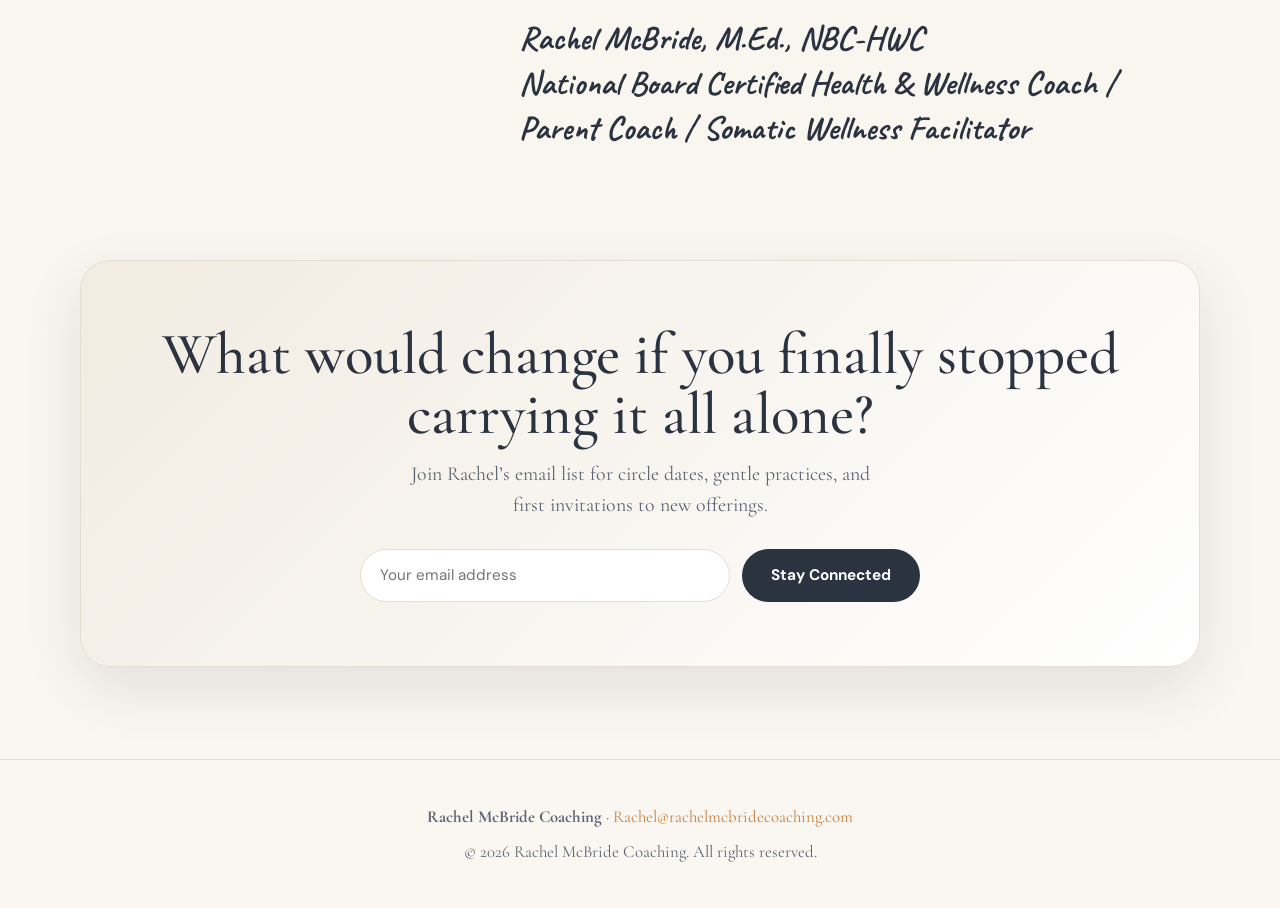
==== commit 39ce8e19: "Update Release Room card copy" ====
--- a/index.html
+++ b/index.html
@@ -24,7 +24,7 @@
     <section class="section" id="story"><div class="container"><div class="intro-panel fade"><div class="copy-wide"><p class="eyebrow">For the woman who keeps pushing through</p><h2>No more exhaustion. No more surviving. No more waiting until you break.</h2><p>You have spent years taking care of everyone else. Your family. Your work. Your responsibilities. Your endless to-do list.</p><p>You know this isn’t sustainable.</p><p>It’s time for you to be cared for.</p><p>You know what you need. Sometimes, you just need space to rediscover it.</p><p class="script-line">Here’s the thing...</p><p>There’s a lot of talk out there about how to manage stress, be more productive, create more routines, and take better care of yourself.</p><p>But knowing what to do isn’t the problem.</p><p>The challenge is that <strong>stress doesn’t just live in your mind, it lives in your body.</strong> And until you learn how to release what you’re carrying, you’ll continue to feel overwhelmed, exhausted, and stuck.</p><p>No matter how many strategies you try.</p></div></div></div></section>
     <section class="section soft-shift"><div class="container shift-grid"><div></div><div class="checklist-card-grid"><article class="checklist-card fade"><h3>Here’s what it looks like to hold it all together:</h3><ul><li>Your mind never seems to shut off</li><li>You keep pushing through because everyone depends on you</li><li>You don’t even know what you enjoy anymore</li><li>You feel like you’re always waiting for the next ball to drop</li><li>You worry that you can’t keep going at this pace</li></ul></article><article class="checklist-card fade"><h3>Here’s what it looks like when you learn how to let it go:</h3><ul><li>You wake up feeling calmer instead of overwhelmed by your to-do list</li><li>You stop running on empty and start listening to what you actually need</li><li>You find moments of peace in the middle of a busy life</li><li>You begin to enjoy your life again, not just manage it</li><li>You feel supported instead of carrying everything alone</li></ul></article></div></div></section>
     <section class="section contrast"><div class="container"><div class="fade"><h2>This is your permission to stop holding it all together.</h2><p>Rachel McBride Coaching creates a space to exhale, let go, and be supported so that you can feel like yourself again- even when you’ve forgotten what that feels like.</p></div><div class="contrast-graphic fade"><img src="21E0CC62-48B1-4C0D-B504-0942BD6B93BE.png" alt="What would change if you finally had a place where you did not have to perform, explain everything, or keep pretending you were fine?"></div></div></section>
-    <section class="section" id="offers"><div class="container"><div class="center fade"><p class="eyebrow">Ways to work together</p><h2>Choose the support that fits where you are right now.</h2><p>Whether you need community, a private place to release, deeper personal coaching, or support for your workplace, there is a gentle next step.</p></div><div class="offers"><article class="offer-card fade"><img src="IMG_9840.jpeg" alt="Rachel leading a women's release circle"><h3>Release Circle</h3><p>A supportive group experience for women who want a safe place to exhale, be heard, and set down what they have been carrying.</p><a href="release-circles.html" class="btn btn-primary">Explore Release Circle</a></article><article class="offer-card fade"><img src="FD4D80D0-E9C8-477C-A4D3-7BF86F57EDDA.png" alt="A peaceful morning moment by the window"><h3>Release Room</h3><p>An online membership with live support, guided practices, somatic tools, recorded resources, and a welcoming community.</p><a href="release-room.html" class="btn btn-primary">Explore Release Room</a></article><article class="offer-card fade"><img src="C56E3669-8B2A-4B55-863E-A0DEF5C39338.png" alt="Rachel in a private 1 on 1 coaching session"><h3>1 on 1 Coaching</h3><p>Personal coaching for women ready for deeper support, honest conversation, and practical guidance toward a lighter way of living.</p><a href="private-coaching.html" class="btn btn-primary">Explore Coaching</a></article><article class="offer-card fade"><img src="03BC0461-5014-4877-AAA3-628863607252.png" alt="Rachel leading a workplace wellness session"><h3>Workplace Wellness</h3><p>Restorative wellness experiences for teams and organizations that are carrying pressure, stress, and burnout.</p><a href="workplace-wellness.html" class="btn btn-primary">Explore Workplace Wellness</a></article></div></div></section>
+    <section class="section" id="offers"><div class="container"><div class="center fade"><p class="eyebrow">Ways to work together</p><h2>Choose the support that fits where you are right now.</h2><p>Whether you need community, a private place to release, deeper personal coaching, or support for your workplace, there is a gentle next step.</p></div><div class="offers"><article class="offer-card fade"><img src="IMG_9840.jpeg" alt="Rachel leading a women's release circle"><h3>Release Circle</h3><p>A supportive group experience for women who want a safe place to exhale, be heard, and set down what they have been carrying.</p><a href="release-circles.html" class="btn btn-primary">Explore Release Circle</a></article><article class="offer-card fade"><img src="FD4D80D0-E9C8-477C-A4D3-7BF86F57EDDA.png" alt="A peaceful morning moment by the window"><h3>Release Room</h3><p>An online membership with live support, guided practices, somatic tools, recorded resources, and a welcoming community that will leave you feeling rested and like you’re back in control of your life again.</p><a href="release-room.html" class="btn btn-primary">Explore Release Room</a></article><article class="offer-card fade"><img src="C56E3669-8B2A-4B55-863E-A0DEF5C39338.png" alt="Rachel in a private 1 on 1 coaching session"><h3>1 on 1 Coaching</h3><p>Personal coaching for women ready for deeper support, honest conversation, and practical guidance toward a lighter way of living.</p><a href="private-coaching.html" class="btn btn-primary">Explore Coaching</a></article><article class="offer-card fade"><img src="03BC0461-5014-4877-AAA3-628863607252.png" alt="Rachel leading a workplace wellness session"><h3>Workplace Wellness</h3><p>Restorative wellness experiences for teams and organizations that are carrying pressure, stress, and burnout.</p><a href="workplace-wellness.html" class="btn btn-primary">Explore Workplace Wellness</a></article></div></div></section>
     <section class="section"><div class="container meet"><div class="meet-photo fade"><img src="IMG_4101.jpeg" alt="Rachel McBride" /></div><div class="fade"><h2>Meet Rachel...</h2><p>I’m a mom of three, a National Board Certified Health & Wellness Coach, Certified Parent Coach, and educator with a Master’s Degree in Education. For over 25 years, I’ve supported individuals and families in creating healthier, more connected lives.</p><p>After years of balancing work, family, and caring for everyone else first, stress began showing up as chest pains and physical symptoms that I could no longer ignore. Learning to slow down, listen to my body, and embrace somatic healing transformed my life.</p><p>Today, I help women slow down, release stress, and reconnect with themselves through coaching, somatic practices, and supportive community. My hope is that you’ll find a space here where you feel seen, supported, and reminded that you don’t have to carry it all alone.</p><p class="signature">I’m so glad you’re here.</p><p class="signature">Rachel McBride, M.Ed., NBC-HWC<br>National Board Certified Health & Wellness Coach / Parent Coach / Somatic Wellness Facilitator</p></div></div></section>
     <section class="section" id="signup" style="padding-top:0;"><div class="container"><div class="signup fade"><h2>What would change if you finally stopped carrying it all alone?</h2><p>Join Rachel’s email list for circle dates, gentle practices, and first invitations to new offerings.</p><form class="signup-form" action="mailto:Rachel@rachelmcbridecoaching.com" method="POST" enctype="text/plain"><input type="email" name="email" placeholder="Your email address" required aria-label="Email address" /><button type="submit" class="btn">Stay Connected</button></form></div></div></section>
   </main>
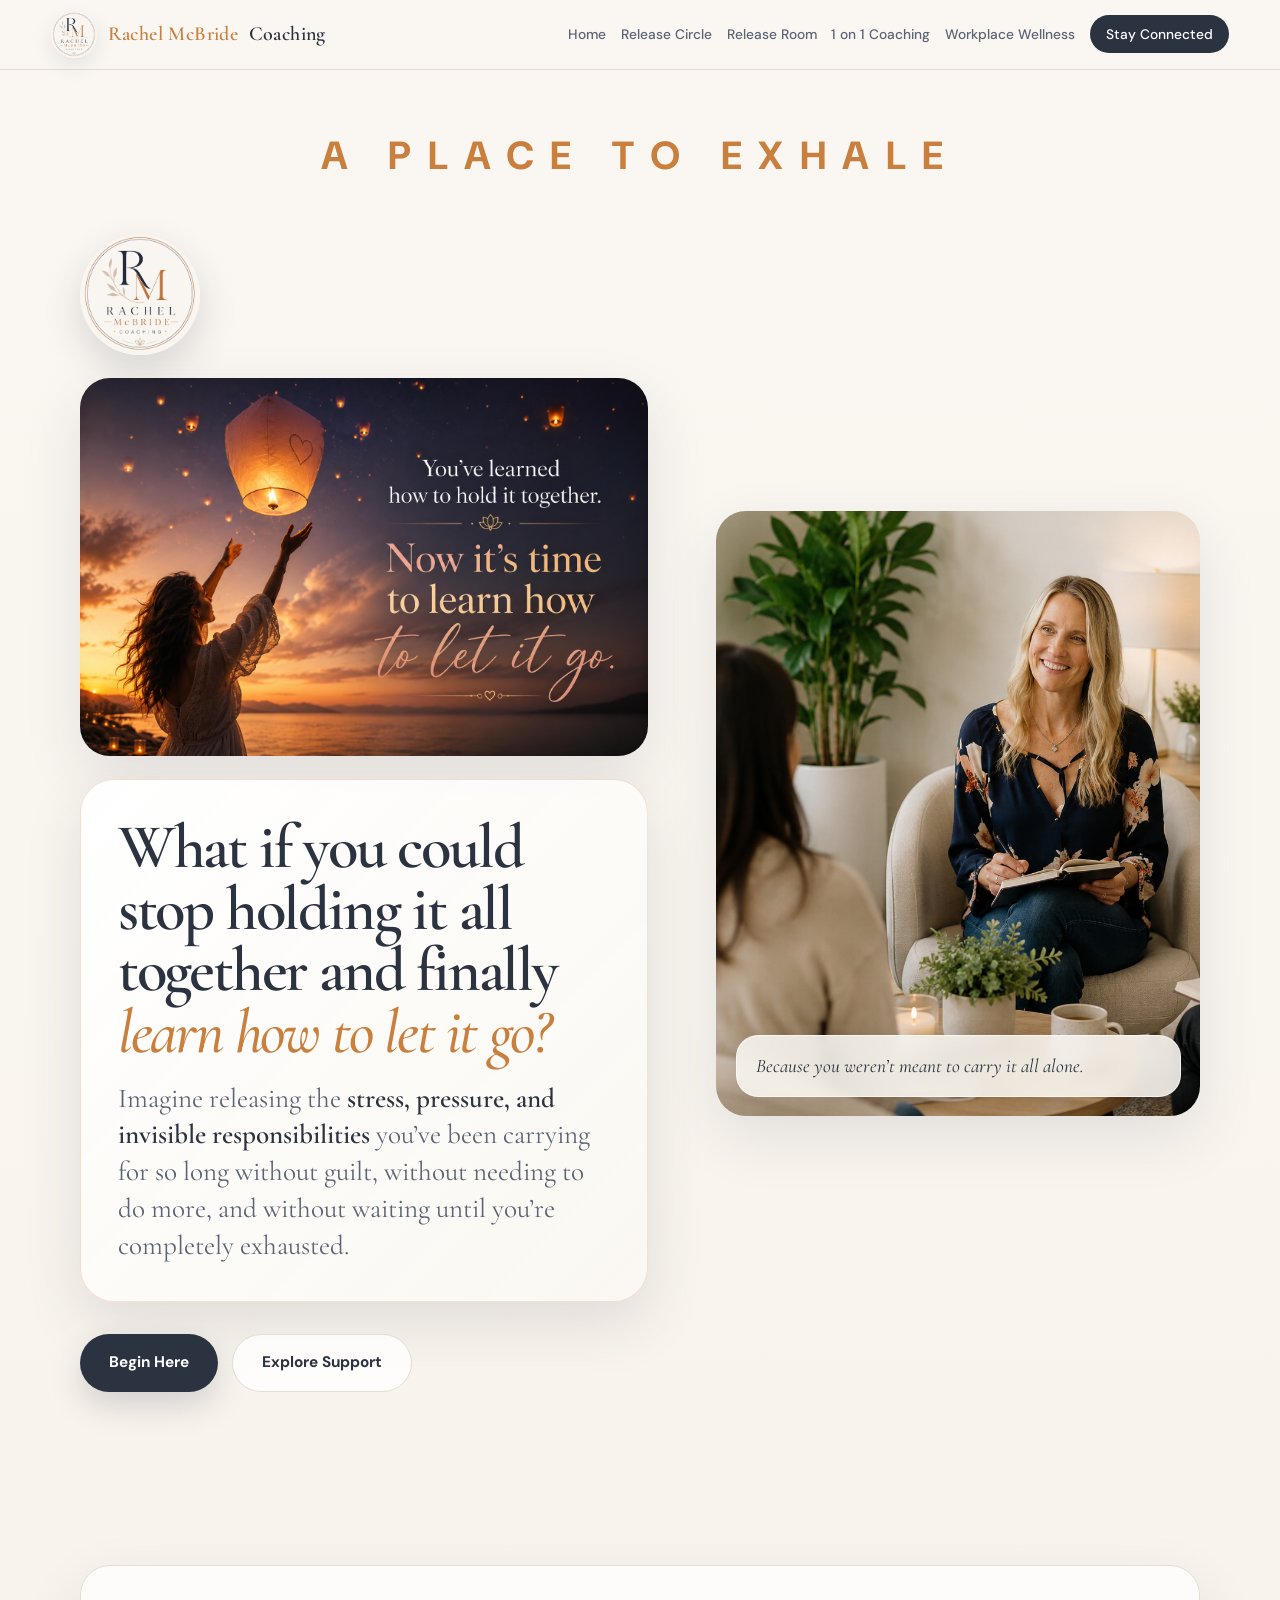
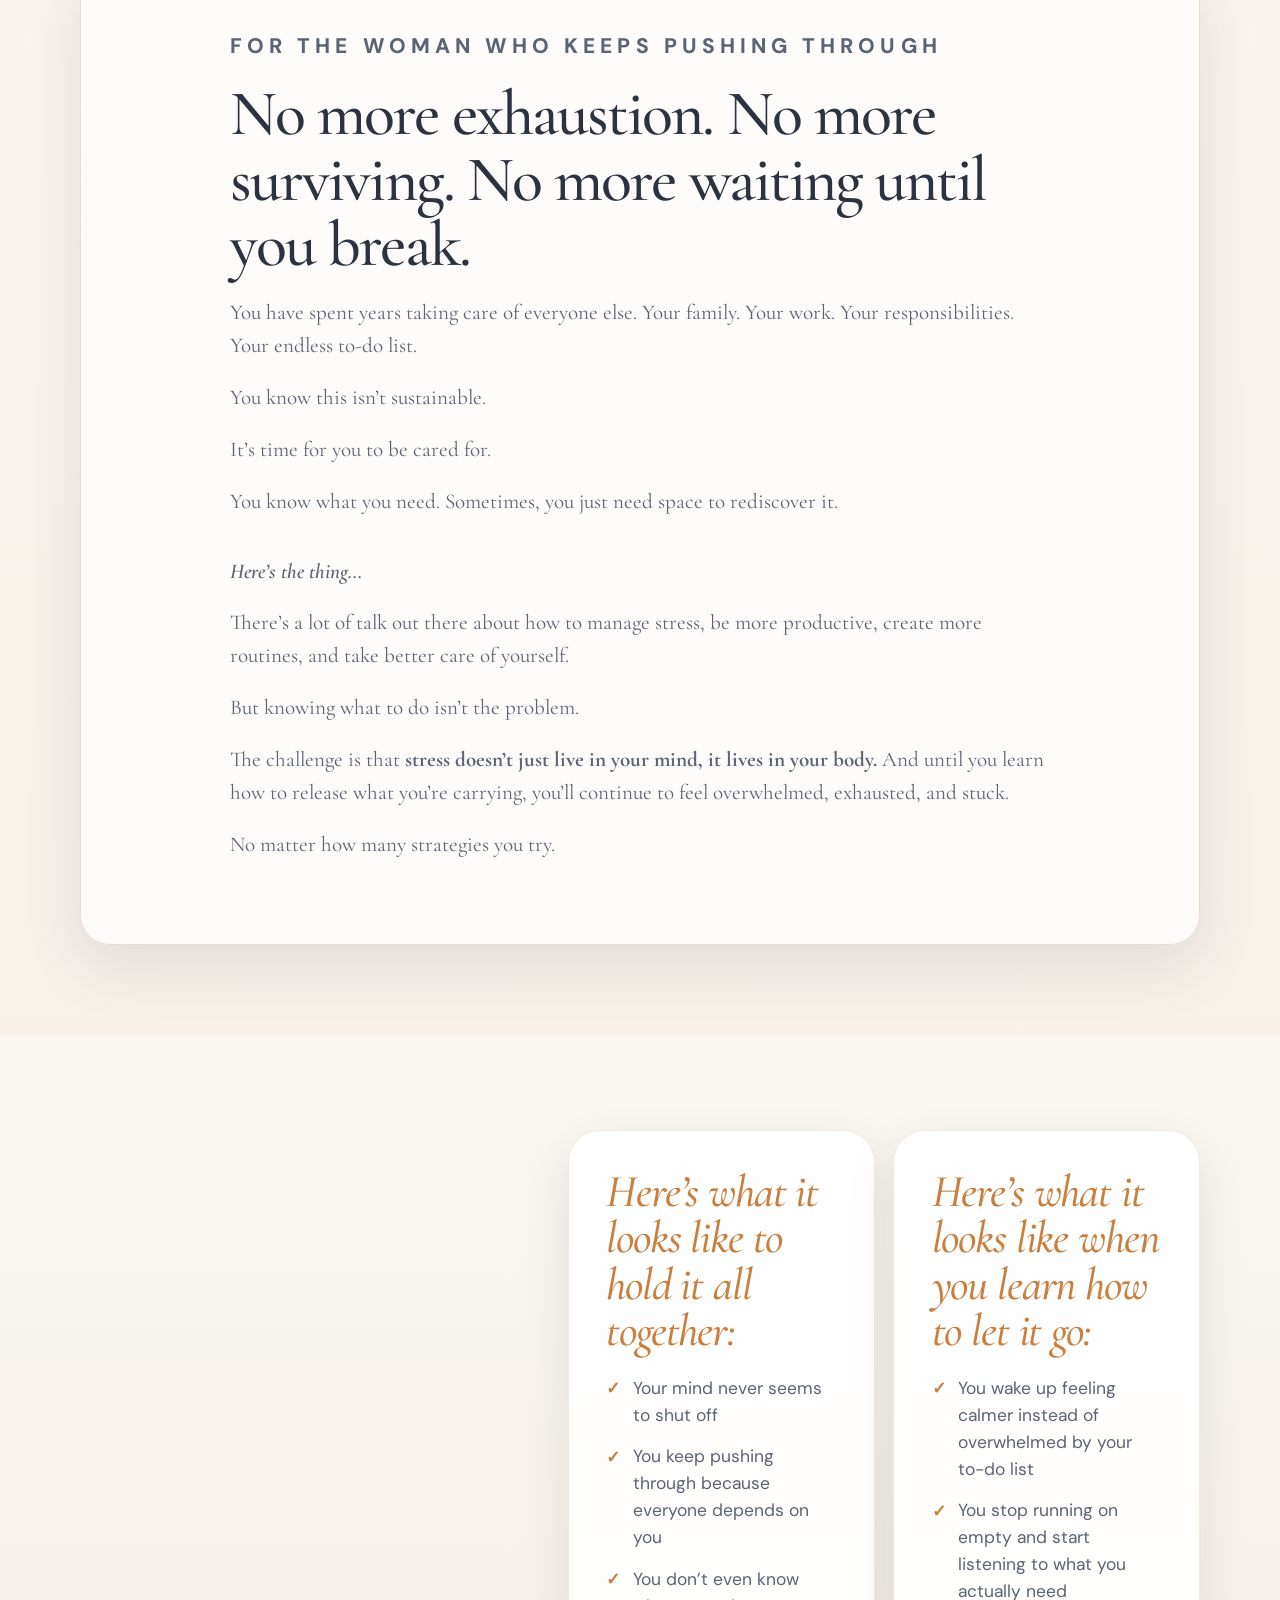
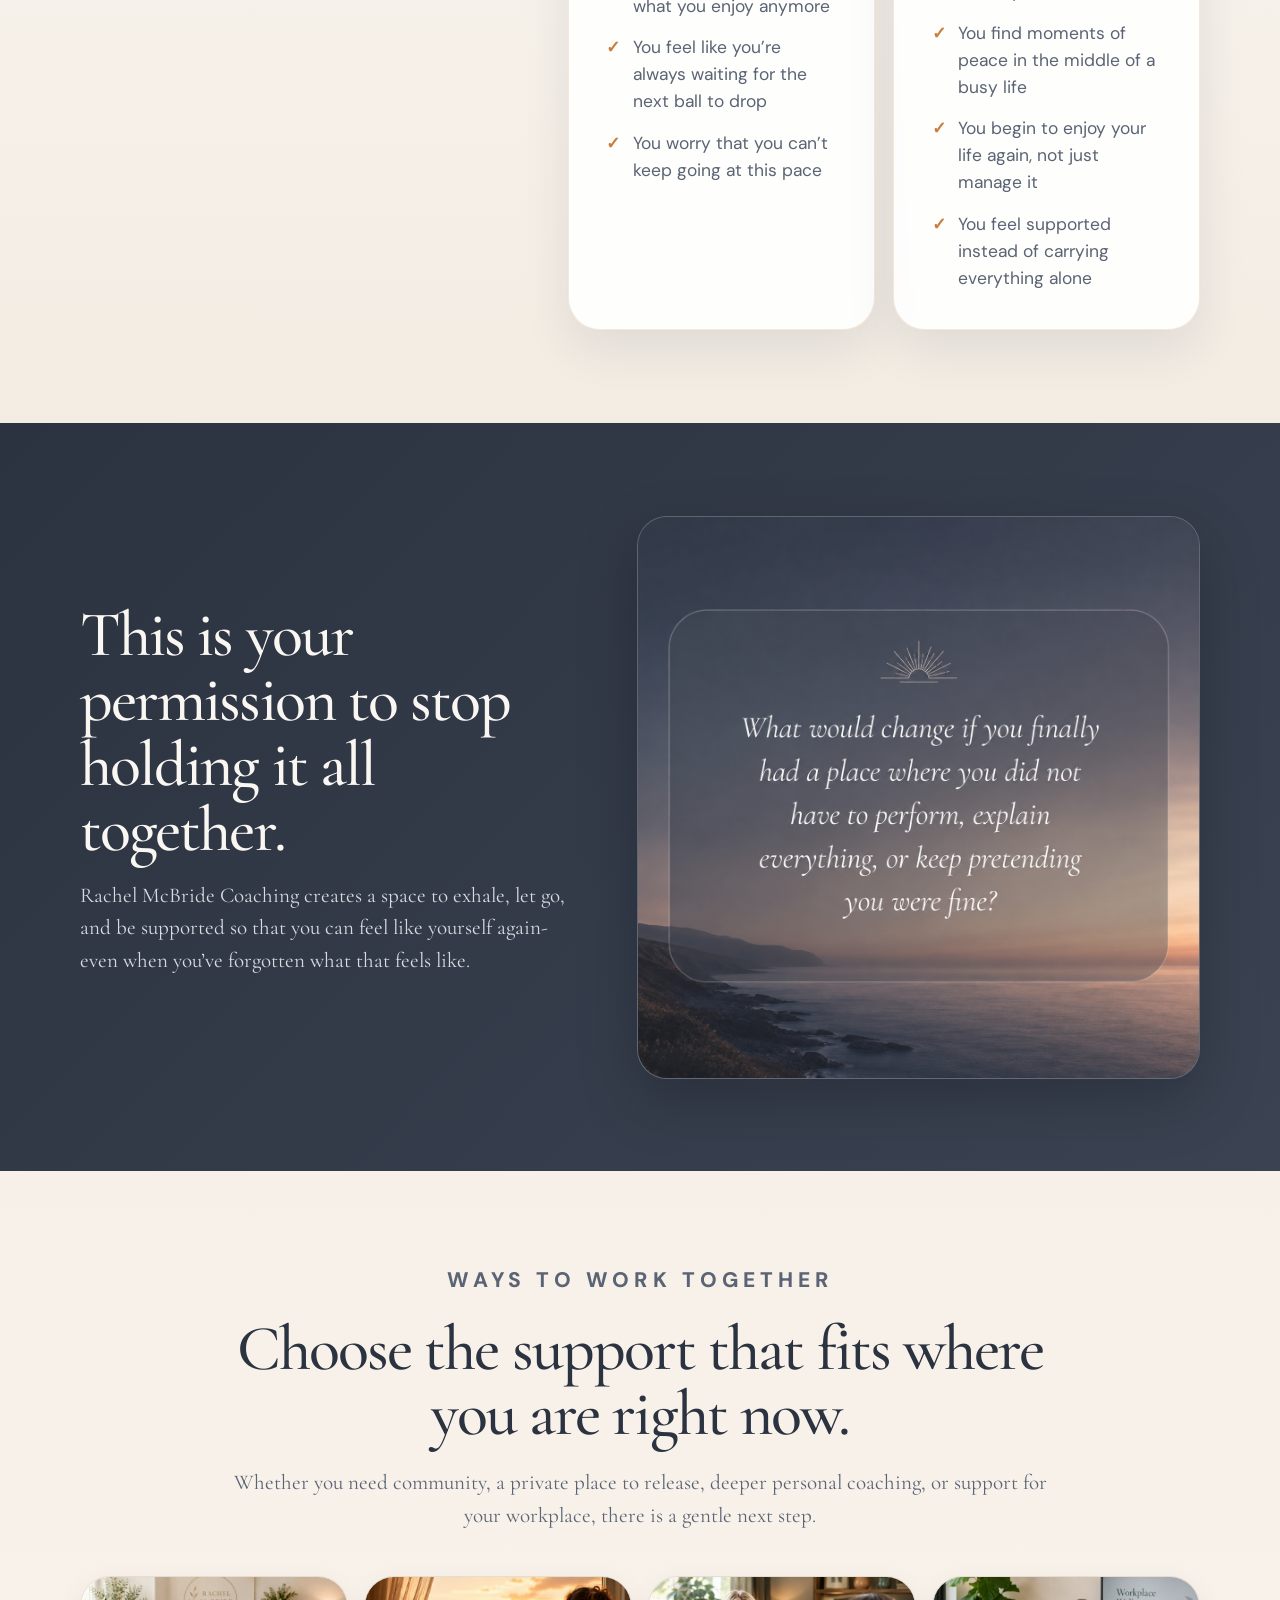
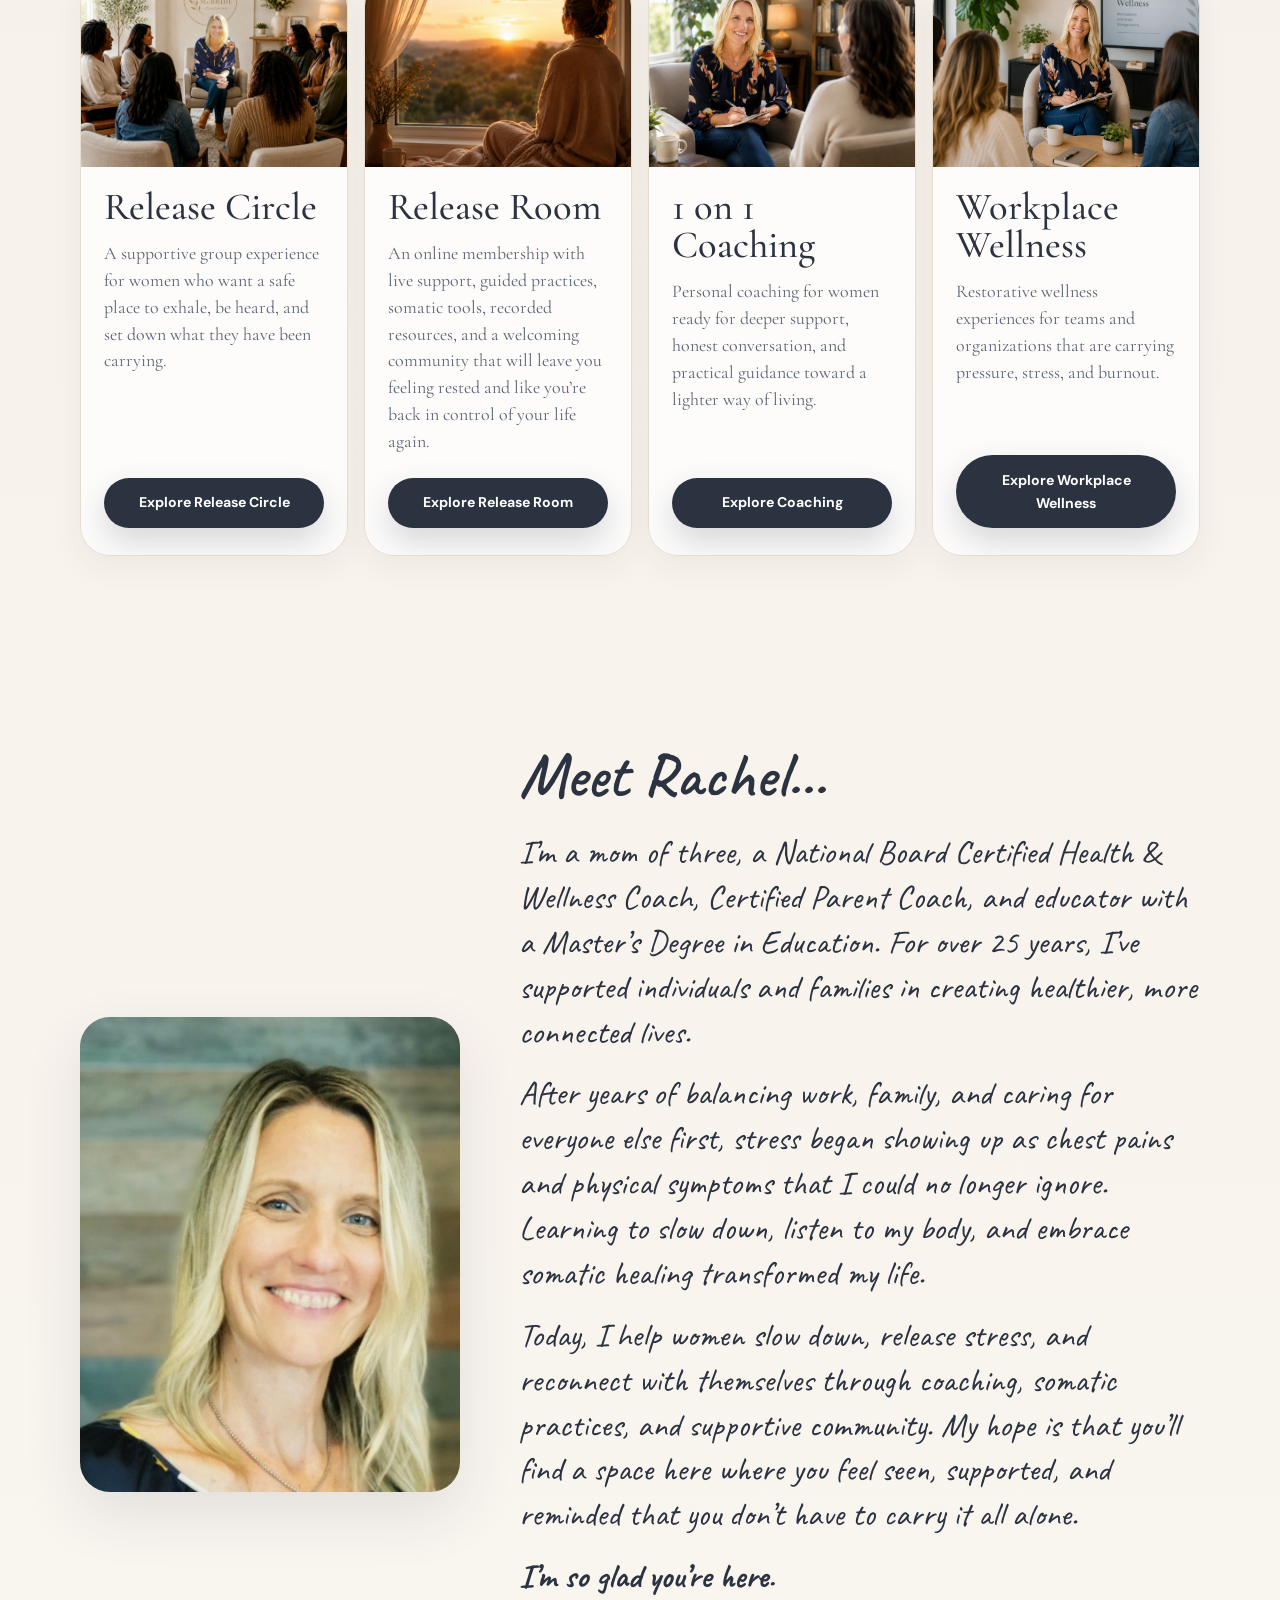
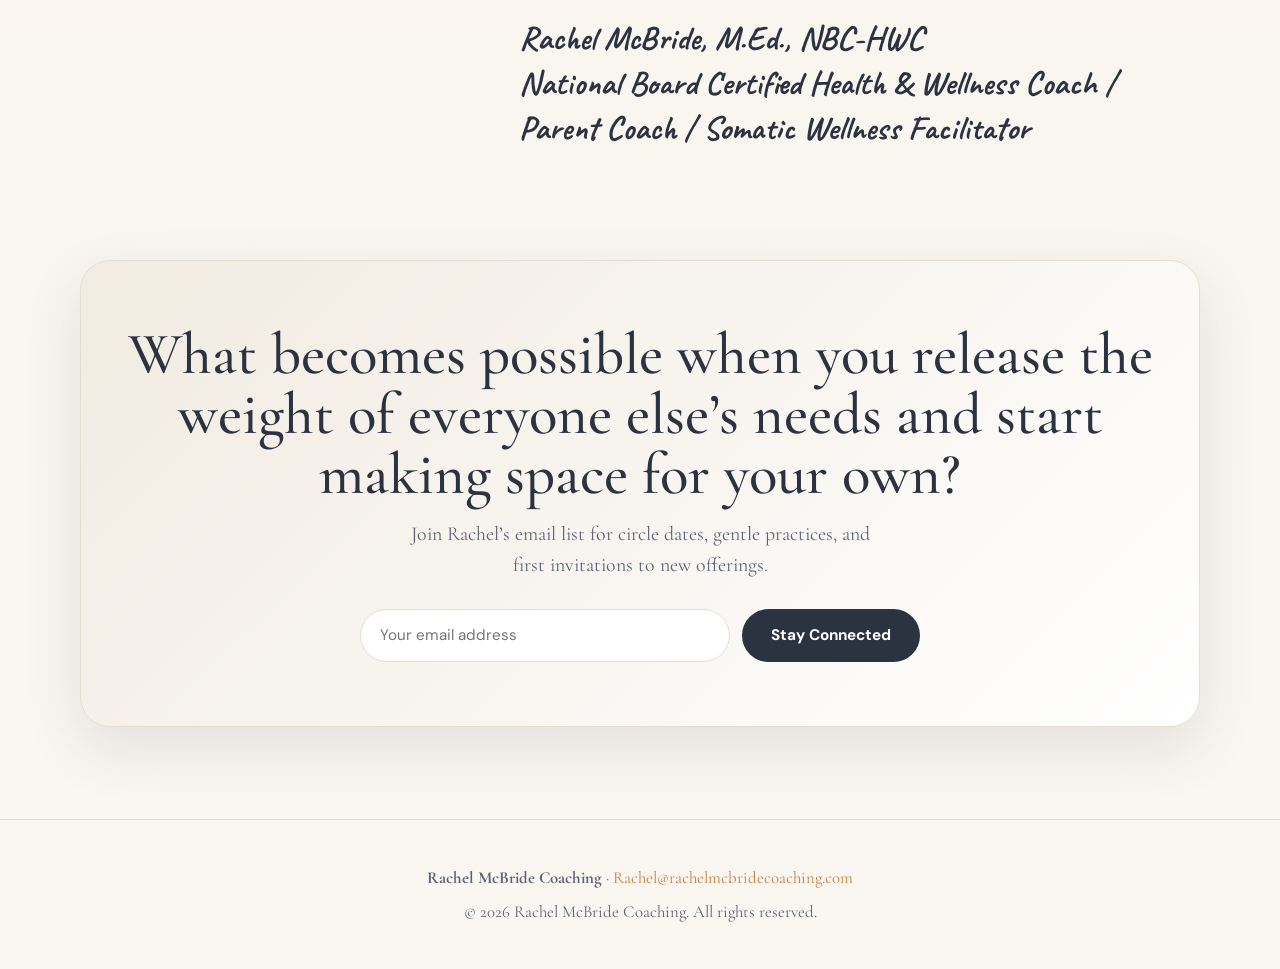
==== commit cd7d49ee: "Update homepage signup headline" ====
--- a/index.html
+++ b/index.html
@@ -14,7 +14,7 @@
   <link href="https://fonts.googleapis.com/css2?family=Cormorant+Garamond:ital,wght@0,400;0,500;0,600;1,400&family=DM+Sans:wght@300;400;500;600;700&display=swap" rel="stylesheet">
   <link href="https://fonts.googleapis.com/css2?family=Caveat:wght@500;600;700&display=swap" rel="stylesheet">
   <style>
-    :root{--ink:#2b3240;--ink-soft:#5b6474;--cream:#faf7f2;--white:#ffffff;--sand:#f1ebe1;--glow:#e8a05c;--glow-deep:#c97f3d;--line:#e5ddd0;--radius:30px;--shadow:0 22px 60px rgba(43,50,64,.11);--display:'Cormorant Garamond',serif;--body:'Cormorant Garamond',serif;--ui:'DM Sans',sans-serif;--script:'Caveat',cursive;}*{margin:0;padding:0;box-sizing:border-box;}html{scroll-behavior:smooth;}body{font-family:var(--body);color:var(--ink);background:linear-gradient(180deg,#faf7f2 0%,#f6efe6 50%,#faf7f2 100%);line-height:1.65;font-weight:400;overflow-x:hidden;}img{max-width:100%;display:block;}a{color:inherit;}.container{width:min(1120px,92%);margin:0 auto;}.site-nav{position:sticky;top:0;z-index:50;background:rgba(250,247,242,.94);backdrop-filter:blur(14px);border-bottom:1px solid var(--line);}.nav-inner{width:min(1180px,92%);margin:0 auto;display:flex;align-items:center;justify-content:space-between;gap:1rem;padding:.72rem 0;}.nav-logo{font-family:var(--display);font-size:1.25rem;font-weight:600;text-decoration:none;letter-spacing:.02em;display:flex;align-items:center;gap:.65rem;white-space:nowrap;line-height:1.05;}.logo-mark{width:46px;height:46px;border-radius:50%;object-fit:cover;box-shadow:0 8px 20px rgba(43,50,64,.1);flex:0 0 auto;}.nav-logo span{color:var(--glow-deep);}.nav-toggle{display:none;background:var(--white);border:1px solid var(--line);border-radius:14px;padding:.55rem .85rem;font-family:var(--ui);font-size:.9rem;color:var(--ink);cursor:pointer;}.nav-links{display:flex;gap:.92rem;list-style:none;align-items:center;}.nav-links a{text-decoration:none;font-family:var(--ui);font-size:.86rem;font-weight:500;color:var(--ink-soft);transition:color .2s;}.nav-links a:hover,.nav-links a:focus-visible{color:var(--glow-deep);}.nav-cta{background:var(--ink);color:var(--white)!important;padding:.62rem 1rem;border-radius:999px;font-weight:600;}.nav-cta:hover{background:var(--glow-deep);}.btn{display:inline-flex;align-items:center;justify-content:center;text-align:center;text-decoration:none;font-family:var(--ui);font-weight:700;font-size:.96rem;padding:.95rem 1.8rem;border-radius:999px;min-height:50px;transition:transform .2s,background .2s,box-shadow .2s,border-color .2s;}.btn-primary{background:var(--ink);color:var(--white);box-shadow:0 14px 32px rgba(43,50,64,.18);}.btn-primary:hover{background:var(--glow-deep);transform:translateY(-2px);}.btn-light{background:rgba(255,255,255,.82);color:var(--ink);border:1px solid var(--line);}.btn-light:hover{border-color:var(--glow);transform:translateY(-2px);}.eyebrow{font-family:var(--ui);font-size:.76rem;letter-spacing:.24em;text-transform:uppercase;color:var(--glow-deep);font-weight:800;margin-bottom:1rem;}.hero-eyebrow{grid-column:1/-1;text-align:center;font-size:clamp(1.15rem,3.2vw,2.45rem);letter-spacing:.42em;margin:0 0 .7rem;color:var(--glow-deep);}.hero{padding:3.4rem 0 5rem;position:relative;overflow:hidden;}.hero-grid{position:relative;display:grid;grid-template-columns:1.08fr .92fr;gap:2.2rem 4.3rem;align-items:center;}.hero-mark{width:120px;height:120px;border-radius:50%;object-fit:cover;margin:0 0 1.4rem;box-shadow:0 16px 38px rgba(43,50,64,.16);}.hero-title-image{width:100%;border-radius:var(--radius);box-shadow:var(--shadow);margin:0 0 1.45rem;}.hero-copy-card{background:linear-gradient(135deg,rgba(255,255,255,.96),rgba(250,247,242,.92));border:1px solid rgba(201,127,61,.22);border-radius:34px;padding:clamp(1.35rem,4vw,2.3rem);box-shadow:0 22px 58px rgba(43,50,64,.12);margin:0 0 1.55rem;}.hero-copy-card .lead{font-family:var(--display);font-weight:600;font-size:clamp(2.15rem,4.9vw,4.15rem);line-height:.98;letter-spacing:-.035em;color:var(--ink);margin:0 0 1.1rem;}.hero-copy-card .lead em{color:var(--glow-deep);font-style:italic;font-weight:500;}.hero-copy-card .support{font-size:clamp(1.26rem,2.4vw,1.7rem);line-height:1.35;color:var(--ink-soft);margin:0;}.hero-copy-card .support strong{color:var(--ink);font-weight:600;}.hero-actions{display:flex;gap:.9rem;flex-wrap:wrap;margin-top:2rem;}.hero-photo{border-radius:var(--radius);overflow:hidden;box-shadow:var(--shadow);background:var(--sand);position:relative;}.hero-photo img{width:100%;height:100%;object-fit:cover;object-position:42% center;aspect-ratio:4/5;}.hero-note{position:absolute;left:1.2rem;right:1.2rem;bottom:1.2rem;background:rgba(250,247,242,.88);backdrop-filter:blur(8px);border:1px solid rgba(255,255,255,.65);border-radius:22px;padding:1.1rem 1.2rem;box-shadow:0 12px 30px rgba(43,50,64,.12);}.hero-note p{font-size:1.2rem;line-height:1.25;color:var(--ink);margin:0;font-style:italic;}.section{padding:5.8rem 0;}.intro-panel{background:rgba(255,255,255,.72);border:1px solid var(--line);border-radius:var(--radius);box-shadow:var(--shadow);padding:clamp(2rem,5vw,4rem);}.copy-wide{max-width:820px;margin:0 auto;}.copy-wide h2,.center h2{font-family:var(--display);font-weight:500;font-size:clamp(2.4rem,5vw,4.4rem);letter-spacing:-.03em;line-height:1.02;margin-bottom:1.2rem;}.copy-wide p,.center p{color:var(--ink-soft);font-size:1.32rem;line-height:1.55;margin-bottom:1.2rem;}.script-line{font-family:var(--display);font-style:italic;font-weight:600;color:var(--glow-deep);font-size:clamp(1.7rem,3vw,2.35rem);line-height:1.1;margin:2.3rem 0 1rem;}.soft-shift{position:relative;background:linear-gradient(180deg,#faf7f2 0%,#f3ece3 100%);overflow:hidden;}.shift-grid{position:relative;display:grid;grid-template-columns:.82fr 1.18fr;gap:3rem;align-items:start;}.shift-copy h2{font-family:var(--display);font-weight:500;font-size:clamp(2.55rem,5vw,4.55rem);line-height:1.02;letter-spacing:-.035em;margin-bottom:1rem;}.shift-copy p{font-size:1.26rem;color:var(--ink-soft);line-height:1.55;margin-bottom:1rem;}.checklist-card-grid{position:relative;display:grid;grid-template-columns:1fr 1fr;gap:1.15rem;}.checklist-card{background:rgba(255,255,255,.9);border:1px solid rgba(201,127,61,.18);border-radius:32px;padding:clamp(1.45rem,3.5vw,2.35rem);box-shadow:0 18px 48px rgba(43,50,64,.10);}.checklist-card h3{font-family:var(--display);font-size:clamp(2rem,3.6vw,2.85rem);font-style:italic;font-weight:500;line-height:1.02;letter-spacing:-.025em;color:var(--glow-deep);margin-bottom:1.25rem;}.checklist-card ul{list-style:none;display:grid;gap:.9rem;margin:0;padding:0;}.checklist-card li{position:relative;padding-left:1.65rem;font-family:var(--ui);font-size:clamp(1rem,1.6vw,1.09rem);line-height:1.55;color:var(--ink-soft);}.checklist-card li::before{content:'✓';position:absolute;left:0;top:.02rem;color:var(--glow-deep);font-weight:800;}.contrast{background:linear-gradient(135deg,#2b3240,#3b4352);color:var(--cream);}.contrast .container{display:grid;grid-template-columns:.95fr 1.05fr;gap:3rem;align-items:center;}.contrast h2{font-family:var(--display);font-size:clamp(2.6rem,5vw,4.7rem);font-weight:500;letter-spacing:-.03em;line-height:1.02;margin-bottom:1rem;}.contrast p{font-size:1.32rem;line-height:1.55;color:#d8dbe2;margin-bottom:1rem;}.contrast-graphic{border-radius:var(--radius);overflow:hidden;box-shadow:0 22px 60px rgba(0,0,0,.22);border:1px solid rgba(255,255,255,.16);background:rgba(250,247,242,.08);}.contrast-graphic img{width:100%;height:auto;display:block;}.center{text-align:center;max-width:850px;margin:0 auto;}.offers{display:grid;grid-template-columns:repeat(4,1fr);gap:1rem;margin-top:2.8rem;}.offer-card{background:rgba(255,255,255,.8);border:1px solid var(--line);border-radius:var(--radius);padding:0 0 1.7rem;box-shadow:0 10px 30px rgba(43,50,64,.06);display:flex;flex-direction:column;min-height:100%;overflow:hidden;}.offer-card img{width:100%;height:190px;object-fit:cover;object-position:center center;margin-bottom:1.3rem;}.offer-card h3{font-family:var(--display);font-weight:500;font-size:clamp(1.85rem,3vw,2.55rem);line-height:1;margin:0 1.45rem .85rem;}.offer-card p{color:var(--ink-soft);font-size:1.12rem;line-height:1.5;margin:0 1.45rem 1.45rem;}.offer-card .btn{margin:auto 1.45rem 0;padding:.82rem 1.25rem;font-size:.88rem;}.meet{display:grid;grid-template-columns:.72fr 1.28fr;gap:3.5rem;align-items:center;}.meet-photo{border-radius:var(--radius);overflow:hidden;box-shadow:var(--shadow);max-width:380px;background:var(--sand);}.meet-photo img{width:100%;object-fit:cover;object-position:center top;aspect-ratio:4/5;}.meet h2{font-family:var(--script);font-weight:600;font-size:clamp(2.4rem,5vw,4rem);line-height:1.05;margin-bottom:1.3rem;color:var(--ink);}.meet p{font-family:var(--script);color:var(--ink);margin-bottom:1.05rem;max-width:64ch;font-size:clamp(1.55rem,2.6vw,2.15rem);line-height:1.35;}.meet .signature{font-weight:700;}.signup{background:linear-gradient(135deg,#f1ebe1,#ffffff);color:var(--ink);text-align:center;border:1px solid var(--line);border-radius:var(--radius);padding:4rem 2rem;box-shadow:var(--shadow);}.signup h2{font-family:var(--display);font-weight:500;font-size:clamp(2.25rem,4.6vw,3.7rem);line-height:1.02;margin-bottom:.85rem;}.signup p{color:var(--ink-soft);max-width:54ch;margin:0 auto 1.8rem;font-size:1.24rem;line-height:1.55;}.signup-form{display:flex;gap:.75rem;max-width:560px;margin:0 auto;flex-wrap:wrap;justify-content:center;}.signup-form input{flex:1;min-width:230px;padding:.95rem 1.2rem;border-radius:999px;border:1px solid var(--line);background:var(--white);color:var(--ink);font-family:var(--ui);font-size:.95rem;}.signup-form button{border:none;cursor:pointer;font-family:var(--ui);background:var(--ink);color:var(--white);}footer{border-top:1px solid var(--line);padding:2.7rem 0;text-align:center;color:var(--ink-soft);font-size:1.05rem;}footer a{color:var(--glow-deep);text-decoration:none;}.fade{opacity:0;transform:translateY(18px);transition:opacity .7s ease,transform .7s ease;}.fade.in{opacity:1;transform:none;}@media(max-width:1050px){.offers{grid-template-columns:repeat(2,1fr)}.checklist-card-grid{grid-template-columns:1fr}}@media(max-width:880px){.nav-toggle{display:block;}.nav-logo{font-size:1.02rem;gap:.5rem;max-width:68vw;overflow:hidden;text-overflow:ellipsis;}.logo-mark{width:38px;height:38px}.nav-links{display:none;position:absolute;top:100%;left:0;right:0;background:rgba(250,247,242,.98);flex-direction:column;align-items:center;padding:1.25rem 6%;gap:.85rem;border-bottom:1px solid var(--line);box-shadow:var(--shadow);}.nav-links.open{display:flex;}.nav-links a{font-size:1rem;width:min(100%,380px);text-align:center;padding:.4rem 0;}.nav-links .nav-cta{padding:.8rem 1.2rem;}.hero{padding:1.6rem 0 3.8rem;}.hero-grid,.shift-grid,.contrast .container,.meet{grid-template-columns:1fr;gap:2.2rem;text-align:center;}.hero-photo{order:-1;width:min(390px,100%);margin:0 auto;}.hero-actions{justify-content:center}.hero-mark{margin:0 auto 1.2rem;width:138px;height:138px;}.copy-wide p,.center p,.contrast p{font-size:1.18rem}.offers{grid-template-columns:1fr}.offer-card img{height:240px}.meet-photo{margin:0 auto}.meet p{font-size:1.65rem;line-height:1.32}.section{padding:4.2rem 0}.checklist-card{text-align:left;}}
+    :root{--ink:#2b3240;--ink-soft:#5b6474;--cream:#faf7f2;--white:#fff;--sand:#f1ebe1;--glow:#e8a05c;--glow-deep:#c97f3d;--line:#e5ddd0;--radius:30px;--shadow:0 22px 60px rgba(43,50,64,.11);--display:'Cormorant Garamond',serif;--body:'Cormorant Garamond',serif;--ui:'DM Sans',sans-serif;--script:'Caveat',cursive}*{margin:0;padding:0;box-sizing:border-box}html{scroll-behavior:smooth}body{font-family:var(--body);color:var(--ink);background:linear-gradient(180deg,#faf7f2 0%,#f6efe6 50%,#faf7f2 100%);line-height:1.65;overflow-x:hidden}img{max-width:100%;display:block}a{color:inherit}.container{width:min(1120px,92%);margin:0 auto}.site-nav{position:sticky;top:0;z-index:50;background:rgba(250,247,242,.94);backdrop-filter:blur(14px);border-bottom:1px solid var(--line)}.nav-inner{width:min(1180px,92%);margin:0 auto;display:flex;align-items:center;justify-content:space-between;gap:1rem;padding:.72rem 0}.nav-logo{font-family:var(--display);font-size:1.25rem;font-weight:600;text-decoration:none;letter-spacing:.02em;display:flex;align-items:center;gap:.65rem;white-space:nowrap;line-height:1.05}.logo-mark{width:46px;height:46px;border-radius:50%;object-fit:cover;box-shadow:0 8px 20px rgba(43,50,64,.1);flex:0 0 auto}.nav-logo span{color:var(--glow-deep)}.nav-toggle{display:none;background:var(--white);border:1px solid var(--line);border-radius:14px;padding:.55rem .85rem;font-family:var(--ui);font-size:.9rem;color:var(--ink);cursor:pointer}.nav-links{display:flex;gap:.92rem;list-style:none;align-items:center}.nav-links a{text-decoration:none;font-family:var(--ui);font-size:.86rem;font-weight:500;color:var(--ink-soft);transition:color .2s}.nav-links a:hover,.nav-links a:focus-visible{color:var(--glow-deep)}.nav-cta{background:var(--ink);color:var(--white)!important;padding:.62rem 1rem;border-radius:999px;font-weight:600}.btn{display:inline-flex;align-items:center;justify-content:center;text-align:center;text-decoration:none;font-family:var(--ui);font-weight:700;font-size:.96rem;padding:.95rem 1.8rem;border-radius:999px;min-height:50px;transition:transform .2s,background .2s,box-shadow .2s,border-color .2s}.btn-primary{background:var(--ink);color:var(--white);box-shadow:0 14px 32px rgba(43,50,64,.18)}.btn-primary:hover{background:var(--glow-deep);transform:translateY(-2px)}.btn-light{background:rgba(255,255,255,.82);color:var(--ink);border:1px solid var(--line)}.btn-light:hover{border-color:var(--glow);transform:translateY(-2px)}.eyebrow{font-family:var(--ui);font-size:.76rem;letter-spacing:.24em;text-transform:uppercase;color:var(--glow-deep);font-weight:800;margin-bottom:1rem}.hero-eyebrow{grid-column:1/-1;text-align:center;font-size:clamp(1.15rem,3.2vw,2.45rem);letter-spacing:.42em;margin:0 0 .7rem;color:var(--glow-deep)}.hero{padding:3.4rem 0 5rem}.hero-grid{display:grid;grid-template-columns:1.08fr .92fr;gap:2.2rem 4.3rem;align-items:center}.hero-mark{width:120px;height:120px;border-radius:50%;object-fit:cover;margin:0 0 1.4rem;box-shadow:0 16px 38px rgba(43,50,64,.16)}.hero-title-image{width:100%;border-radius:var(--radius);box-shadow:var(--shadow);margin:0 0 1.45rem}.hero-copy-card{background:linear-gradient(135deg,rgba(255,255,255,.96),rgba(250,247,242,.92));border:1px solid rgba(201,127,61,.22);border-radius:34px;padding:clamp(1.35rem,4vw,2.3rem);box-shadow:0 22px 58px rgba(43,50,64,.12);margin:0 0 1.55rem}.hero-copy-card .lead{font-family:var(--display);font-weight:600;font-size:clamp(2.15rem,4.9vw,4.15rem);line-height:.98;letter-spacing:-.035em;color:var(--ink);margin:0 0 1.1rem}.hero-copy-card .lead em{color:var(--glow-deep);font-style:italic;font-weight:500}.hero-copy-card .support{font-size:clamp(1.26rem,2.4vw,1.7rem);line-height:1.35;color:var(--ink-soft);margin:0}.hero-copy-card .support strong{color:var(--ink);font-weight:600}.hero-actions{display:flex;gap:.9rem;flex-wrap:wrap;margin-top:2rem}.hero-photo{border-radius:var(--radius);overflow:hidden;box-shadow:var(--shadow);background:var(--sand);position:relative}.hero-photo img{width:100%;height:100%;object-fit:cover;object-position:42% center;aspect-ratio:4/5}.hero-note{position:absolute;left:1.2rem;right:1.2rem;bottom:1.2rem;background:rgba(250,247,242,.88);backdrop-filter:blur(8px);border:1px solid rgba(255,255,255,.65);border-radius:22px;padding:1.1rem 1.2rem;box-shadow:0 12px 30px rgba(43,50,64,.12)}.hero-note p{font-size:1.2rem;line-height:1.25;color:var(--ink);margin:0;font-style:italic}.section{padding:5.8rem 0}.intro-panel{background:rgba(255,255,255,.72);border:1px solid var(--line);border-radius:var(--radius);box-shadow:var(--shadow);padding:clamp(2rem,5vw,4rem)}.copy-wide{max-width:820px;margin:0 auto}.copy-wide h2,.center h2{font-family:var(--display);font-weight:500;font-size:clamp(2.4rem,5vw,4.4rem);letter-spacing:-.03em;line-height:1.02;margin-bottom:1.2rem}.copy-wide p,.center p{color:var(--ink-soft);font-size:1.32rem;line-height:1.55;margin-bottom:1.2rem}.script-line{font-family:var(--display);font-style:italic;font-weight:600;color:var(--glow-deep);font-size:clamp(1.7rem,3vw,2.35rem);line-height:1.1;margin:2.3rem 0 1rem}.soft-shift{background:linear-gradient(180deg,#faf7f2 0%,#f3ece3 100%)}.shift-grid{display:grid;grid-template-columns:.82fr 1.18fr;gap:3rem;align-items:start}.checklist-card-grid{display:grid;grid-template-columns:1fr 1fr;gap:1.15rem}.checklist-card{background:rgba(255,255,255,.9);border:1px solid rgba(201,127,61,.18);border-radius:32px;padding:clamp(1.45rem,3.5vw,2.35rem);box-shadow:0 18px 48px rgba(43,50,64,.10)}.checklist-card h3{font-family:var(--display);font-size:clamp(2rem,3.6vw,2.85rem);font-style:italic;font-weight:500;line-height:1.02;letter-spacing:-.025em;color:var(--glow-deep);margin-bottom:1.25rem}.checklist-card ul{list-style:none;display:grid;gap:.9rem;margin:0;padding:0}.checklist-card li{position:relative;padding-left:1.65rem;font-family:var(--ui);font-size:clamp(1rem,1.6vw,1.09rem);line-height:1.55;color:var(--ink-soft)}.checklist-card li::before{content:'✓';position:absolute;left:0;top:.02rem;color:var(--glow-deep);font-weight:800}.contrast{background:linear-gradient(135deg,#2b3240,#3b4352);color:var(--cream)}.contrast .container{display:grid;grid-template-columns:.95fr 1.05fr;gap:3rem;align-items:center}.contrast h2{font-family:var(--display);font-size:clamp(2.6rem,5vw,4.7rem);font-weight:500;letter-spacing:-.03em;line-height:1.02;margin-bottom:1rem}.contrast p{font-size:1.32rem;line-height:1.55;color:#d8dbe2;margin-bottom:1rem}.contrast-graphic{border-radius:var(--radius);overflow:hidden;box-shadow:0 22px 60px rgba(0,0,0,.22);border:1px solid rgba(255,255,255,.16);background:rgba(250,247,242,.08)}.contrast-graphic img{width:100%;height:auto;display:block}.center{text-align:center;max-width:850px;margin:0 auto}.offers{display:grid;grid-template-columns:repeat(4,1fr);gap:1rem;margin-top:2.8rem}.offer-card{background:rgba(255,255,255,.8);border:1px solid var(--line);border-radius:var(--radius);padding:0 0 1.7rem;box-shadow:0 10px 30px rgba(43,50,64,.06);display:flex;flex-direction:column;min-height:100%;overflow:hidden}.offer-card img{width:100%;height:190px;object-fit:cover;object-position:center center;margin-bottom:1.3rem}.offer-card h3{font-family:var(--display);font-weight:500;font-size:clamp(1.85rem,3vw,2.55rem);line-height:1;margin:0 1.45rem .85rem}.offer-card p{color:var(--ink-soft);font-size:1.12rem;line-height:1.5;margin:0 1.45rem 1.45rem}.offer-card .btn{margin:auto 1.45rem 0;padding:.82rem 1.25rem;font-size:.88rem}.meet{display:grid;grid-template-columns:.72fr 1.28fr;gap:3.5rem;align-items:center}.meet-photo{border-radius:var(--radius);overflow:hidden;box-shadow:var(--shadow);max-width:380px;background:var(--sand)}.meet-photo img{width:100%;object-fit:cover;object-position:center top;aspect-ratio:4/5}.meet h2{font-family:var(--script);font-weight:600;font-size:clamp(2.4rem,5vw,4rem);line-height:1.05;margin-bottom:1.3rem;color:var(--ink)}.meet p{font-family:var(--script);color:var(--ink);margin-bottom:1.05rem;max-width:64ch;font-size:clamp(1.55rem,2.6vw,2.15rem);line-height:1.35}.meet .signature{font-weight:700}.signup{background:linear-gradient(135deg,#f1ebe1,#ffffff);color:var(--ink);text-align:center;border:1px solid var(--line);border-radius:var(--radius);padding:4rem 2rem;box-shadow:var(--shadow)}.signup h2{font-family:var(--display);font-weight:500;font-size:clamp(2.25rem,4.6vw,3.7rem);line-height:1.02;margin-bottom:.85rem}.signup p{color:var(--ink-soft);max-width:54ch;margin:0 auto 1.8rem;font-size:1.24rem;line-height:1.55}.signup-form{display:flex;gap:.75rem;max-width:560px;margin:0 auto;flex-wrap:wrap;justify-content:center}.signup-form input{flex:1;min-width:230px;padding:.95rem 1.2rem;border-radius:999px;border:1px solid var(--line);background:var(--white);color:var(--ink);font-family:var(--ui);font-size:.95rem}.signup-form button{border:none;cursor:pointer;font-family:var(--ui);background:var(--ink);color:var(--white)}footer{border-top:1px solid var(--line);padding:2.7rem 0;text-align:center;color:var(--ink-soft);font-size:1.05rem}footer a{color:var(--glow-deep);text-decoration:none}.fade{opacity:0;transform:translateY(18px);transition:opacity .7s ease,transform .7s ease}.fade.in{opacity:1;transform:none}@media(max-width:1050px){.offers{grid-template-columns:repeat(2,1fr)}.checklist-card-grid{grid-template-columns:1fr}}@media(max-width:880px){.nav-toggle{display:block}.nav-logo{font-size:1.02rem;gap:.5rem;max-width:68vw;overflow:hidden;text-overflow:ellipsis}.logo-mark{width:38px;height:38px}.nav-links{display:none;position:absolute;top:100%;left:0;right:0;background:rgba(250,247,242,.98);flex-direction:column;align-items:center;padding:1.25rem 6%;gap:.85rem;border-bottom:1px solid var(--line);box-shadow:var(--shadow)}.nav-links.open{display:flex}.nav-links a{font-size:1rem;width:min(100%,380px);text-align:center;padding:.4rem 0}.nav-links .nav-cta{padding:.8rem 1.2rem}.hero{padding:1.6rem 0 3.8rem}.hero-grid,.shift-grid,.contrast .container,.meet{grid-template-columns:1fr;gap:2.2rem;text-align:center}.hero-photo{order:-1;width:min(390px,100%);margin:0 auto}.hero-actions{justify-content:center}.hero-actions .btn{width:min(100%,390px)}.hero-mark{margin-left:auto;margin-right:auto}.section{padding:4rem 0}.offers{grid-template-columns:1fr}.signup-form .btn,.signup-form input{width:100%;min-width:0}.contrast .container{text-align:left}}@media(prefers-reduced-motion:reduce){.fade{opacity:1;transform:none;transition:none}html{scroll-behavior:auto}}
   </style>
 </head>
 <body>
@@ -26,7 +26,7 @@
     <section class="section contrast"><div class="container"><div class="fade"><h2>This is your permission to stop holding it all together.</h2><p>Rachel McBride Coaching creates a space to exhale, let go, and be supported so that you can feel like yourself again- even when you’ve forgotten what that feels like.</p></div><div class="contrast-graphic fade"><img src="21E0CC62-48B1-4C0D-B504-0942BD6B93BE.png" alt="What would change if you finally had a place where you did not have to perform, explain everything, or keep pretending you were fine?"></div></div></section>
     <section class="section" id="offers"><div class="container"><div class="center fade"><p class="eyebrow">Ways to work together</p><h2>Choose the support that fits where you are right now.</h2><p>Whether you need community, a private place to release, deeper personal coaching, or support for your workplace, there is a gentle next step.</p></div><div class="offers"><article class="offer-card fade"><img src="IMG_9840.jpeg" alt="Rachel leading a women's release circle"><h3>Release Circle</h3><p>A supportive group experience for women who want a safe place to exhale, be heard, and set down what they have been carrying.</p><a href="release-circles.html" class="btn btn-primary">Explore Release Circle</a></article><article class="offer-card fade"><img src="FD4D80D0-E9C8-477C-A4D3-7BF86F57EDDA.png" alt="A peaceful morning moment by the window"><h3>Release Room</h3><p>An online membership with live support, guided practices, somatic tools, recorded resources, and a welcoming community that will leave you feeling rested and like you’re back in control of your life again.</p><a href="release-room.html" class="btn btn-primary">Explore Release Room</a></article><article class="offer-card fade"><img src="C56E3669-8B2A-4B55-863E-A0DEF5C39338.png" alt="Rachel in a private 1 on 1 coaching session"><h3>1 on 1 Coaching</h3><p>Personal coaching for women ready for deeper support, honest conversation, and practical guidance toward a lighter way of living.</p><a href="private-coaching.html" class="btn btn-primary">Explore Coaching</a></article><article class="offer-card fade"><img src="03BC0461-5014-4877-AAA3-628863607252.png" alt="Rachel leading a workplace wellness session"><h3>Workplace Wellness</h3><p>Restorative wellness experiences for teams and organizations that are carrying pressure, stress, and burnout.</p><a href="workplace-wellness.html" class="btn btn-primary">Explore Workplace Wellness</a></article></div></div></section>
     <section class="section"><div class="container meet"><div class="meet-photo fade"><img src="IMG_4101.jpeg" alt="Rachel McBride" /></div><div class="fade"><h2>Meet Rachel...</h2><p>I’m a mom of three, a National Board Certified Health & Wellness Coach, Certified Parent Coach, and educator with a Master’s Degree in Education. For over 25 years, I’ve supported individuals and families in creating healthier, more connected lives.</p><p>After years of balancing work, family, and caring for everyone else first, stress began showing up as chest pains and physical symptoms that I could no longer ignore. Learning to slow down, listen to my body, and embrace somatic healing transformed my life.</p><p>Today, I help women slow down, release stress, and reconnect with themselves through coaching, somatic practices, and supportive community. My hope is that you’ll find a space here where you feel seen, supported, and reminded that you don’t have to carry it all alone.</p><p class="signature">I’m so glad you’re here.</p><p class="signature">Rachel McBride, M.Ed., NBC-HWC<br>National Board Certified Health & Wellness Coach / Parent Coach / Somatic Wellness Facilitator</p></div></div></section>
-    <section class="section" id="signup" style="padding-top:0;"><div class="container"><div class="signup fade"><h2>What would change if you finally stopped carrying it all alone?</h2><p>Join Rachel’s email list for circle dates, gentle practices, and first invitations to new offerings.</p><form class="signup-form" action="mailto:Rachel@rachelmcbridecoaching.com" method="POST" enctype="text/plain"><input type="email" name="email" placeholder="Your email address" required aria-label="Email address" /><button type="submit" class="btn">Stay Connected</button></form></div></div></section>
+    <section class="section" id="signup" style="padding-top:0;"><div class="container"><div class="signup fade"><h2>What becomes possible when you release the weight of everyone else’s needs and start making space for your own?</h2><p>Join Rachel’s email list for circle dates, gentle practices, and first invitations to new offerings.</p><form class="signup-form" action="mailto:Rachel@rachelmcbridecoaching.com" method="POST" enctype="text/plain"><input type="email" name="email" placeholder="Your email address" required aria-label="Email address" /><button type="submit" class="btn">Stay Connected</button></form></div></div></section>
   </main>
   <footer><div class="container"><p><strong>Rachel McBride Coaching</strong> · <a href="mailto:Rachel@rachelmcbridecoaching.com">Rachel@rachelmcbridecoaching.com</a></p><p style="margin-top:.4rem;">© <span id="year"></span> Rachel McBride Coaching. All rights reserved.</p></div></footer>
   <script>document.getElementById('year').textContent=new Date().getFullYear();const toggle=document.getElementById('navToggle');const links=document.getElementById('navLinks');toggle.addEventListener('click',()=>{const open=links.classList.toggle('open');toggle.setAttribute('aria-expanded',open);});links.addEventListener('click',e=>{if(e.target.tagName==='A'){links.classList.remove('open');toggle.setAttribute('aria-expanded','false');}});const io=new IntersectionObserver(es=>es.forEach(e=>{if(e.isIntersecting){e.target.classList.add('in');io.unobserve(e.target);}}),{threshold:.12});document.querySelectorAll('.fade').forEach(el=>io.observe(el));</script>
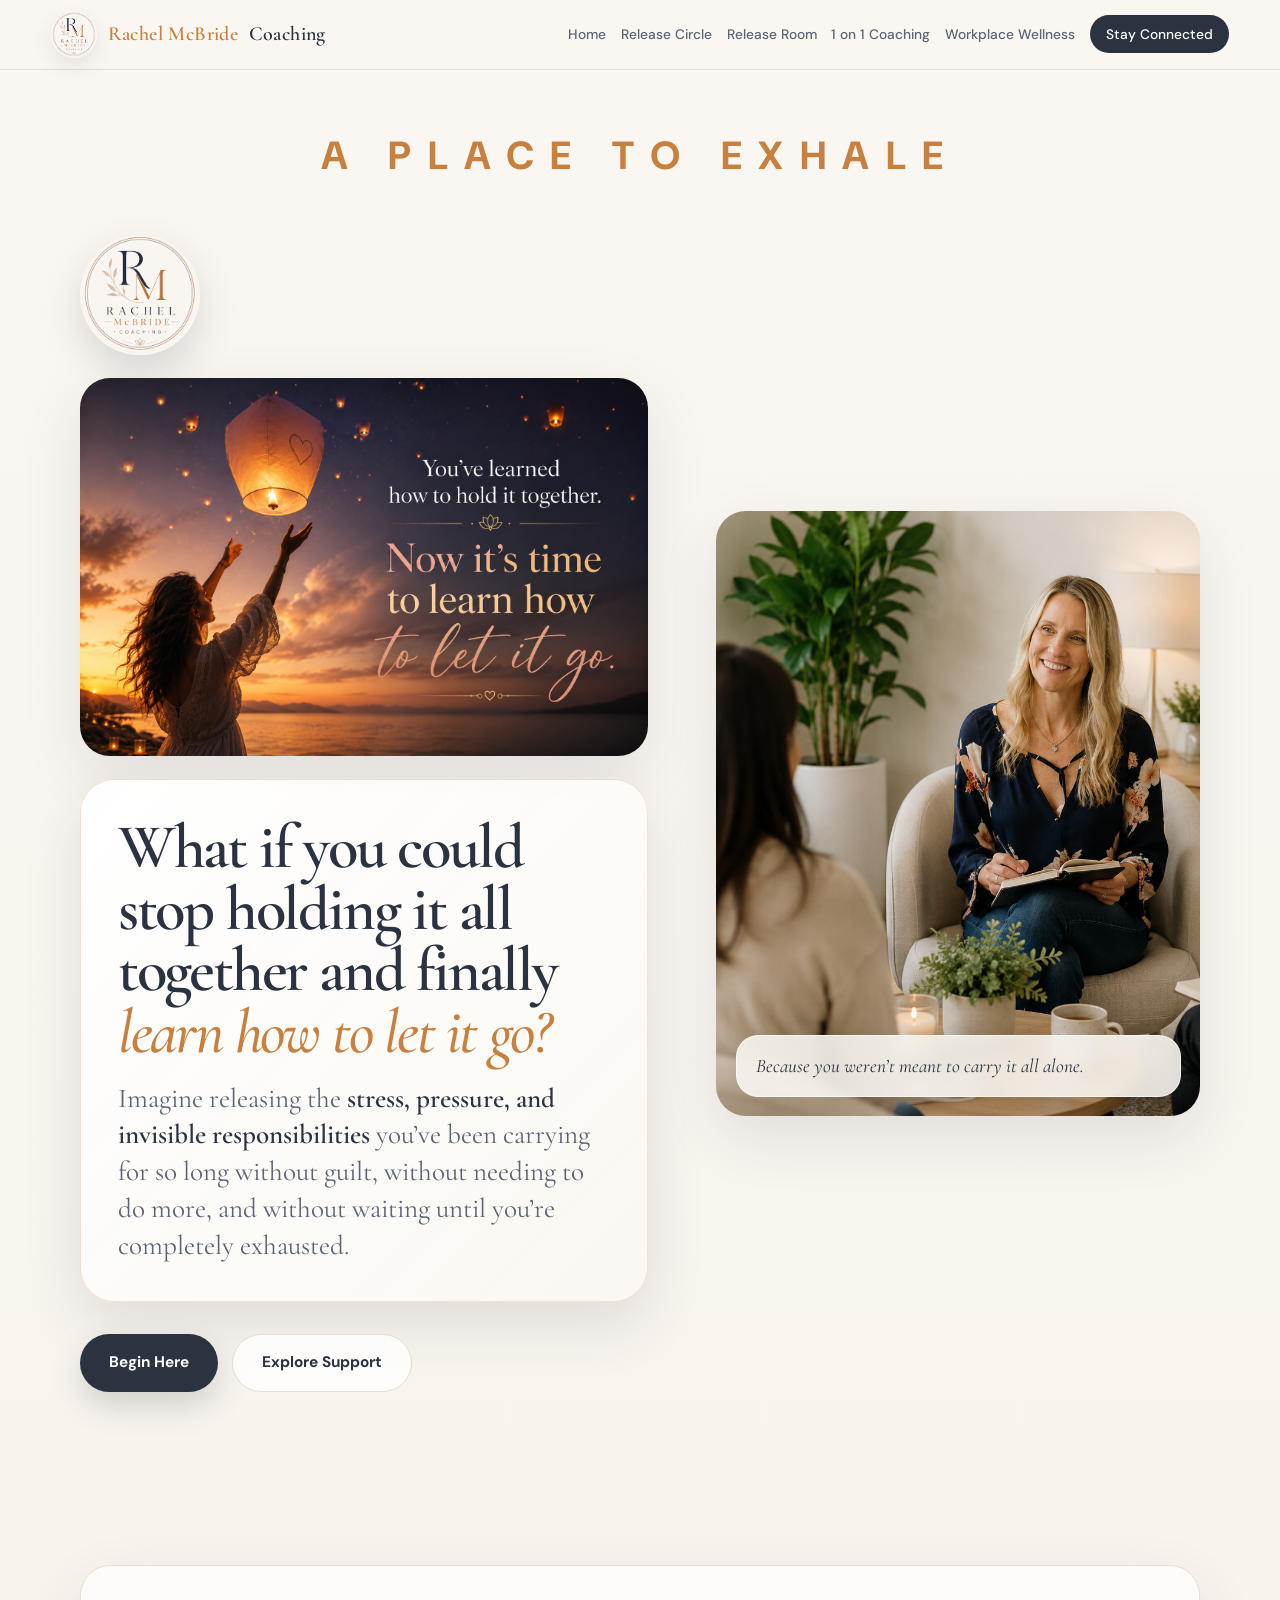
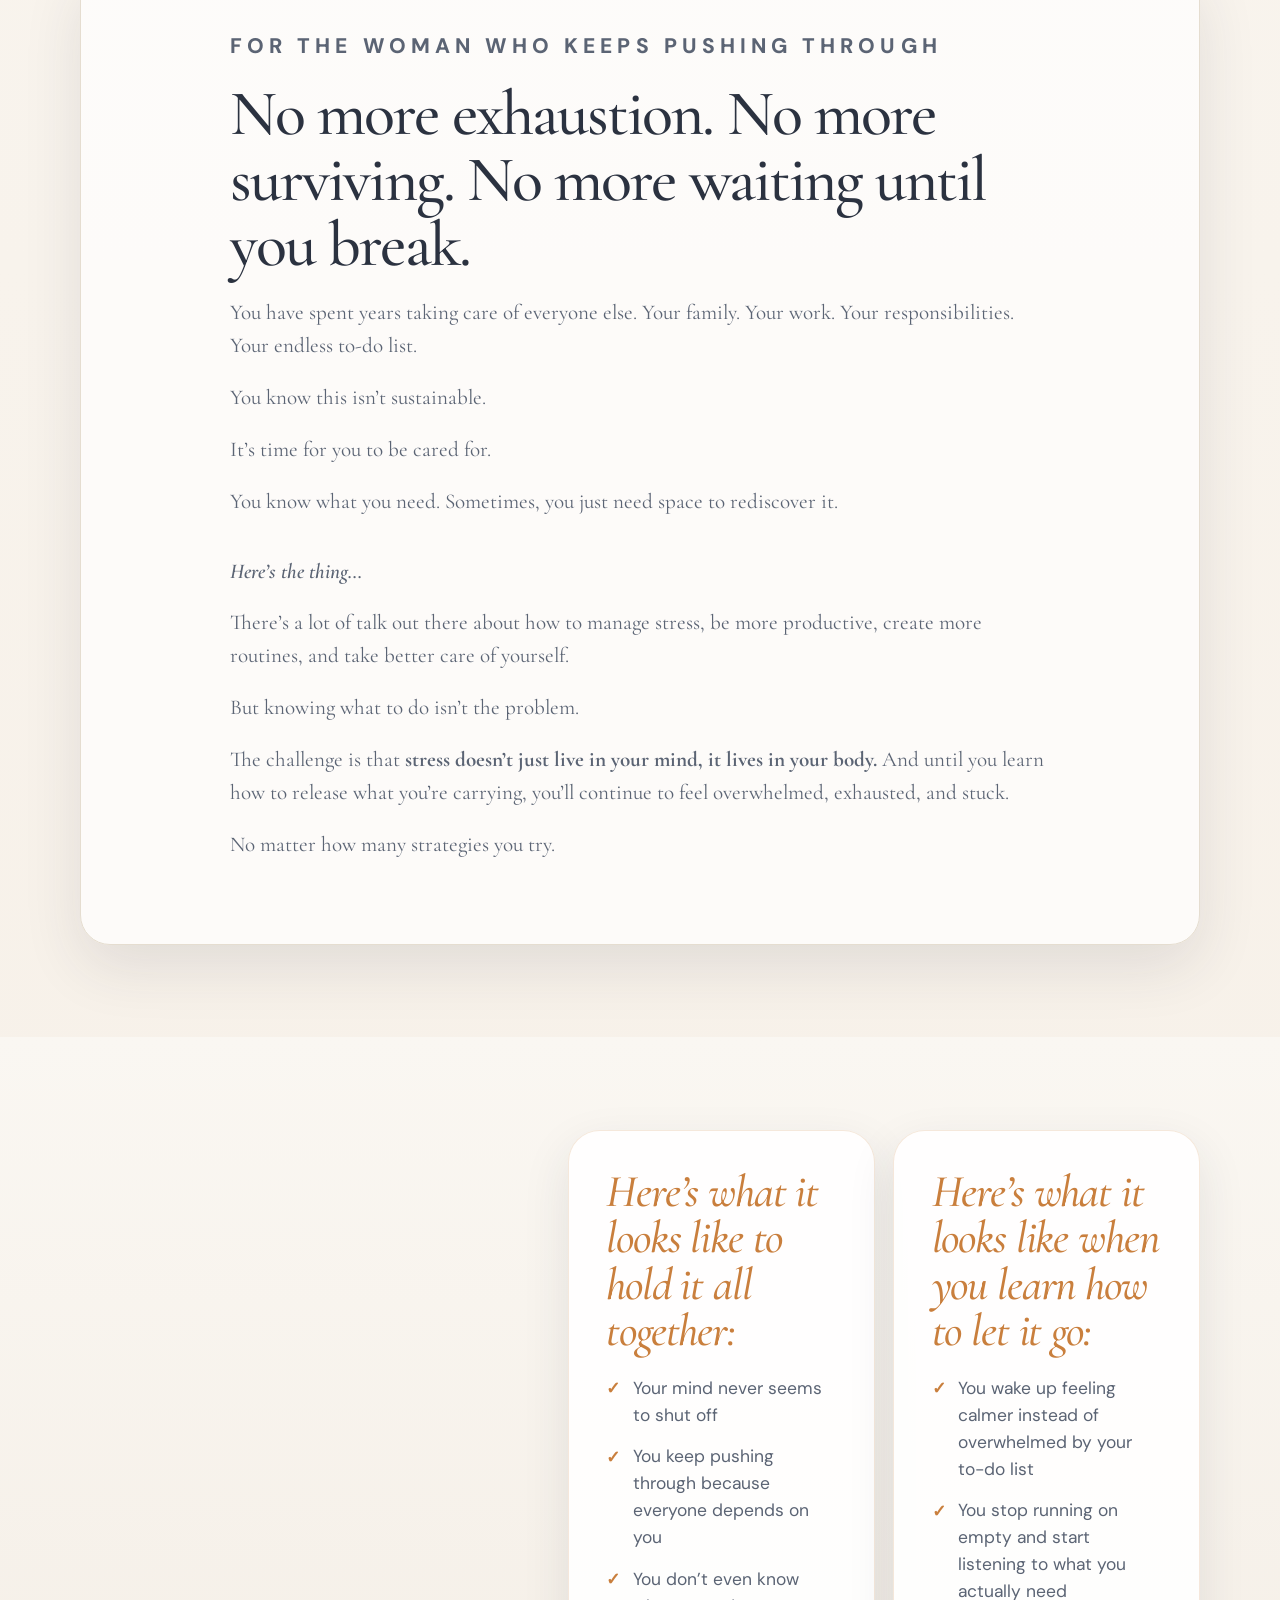
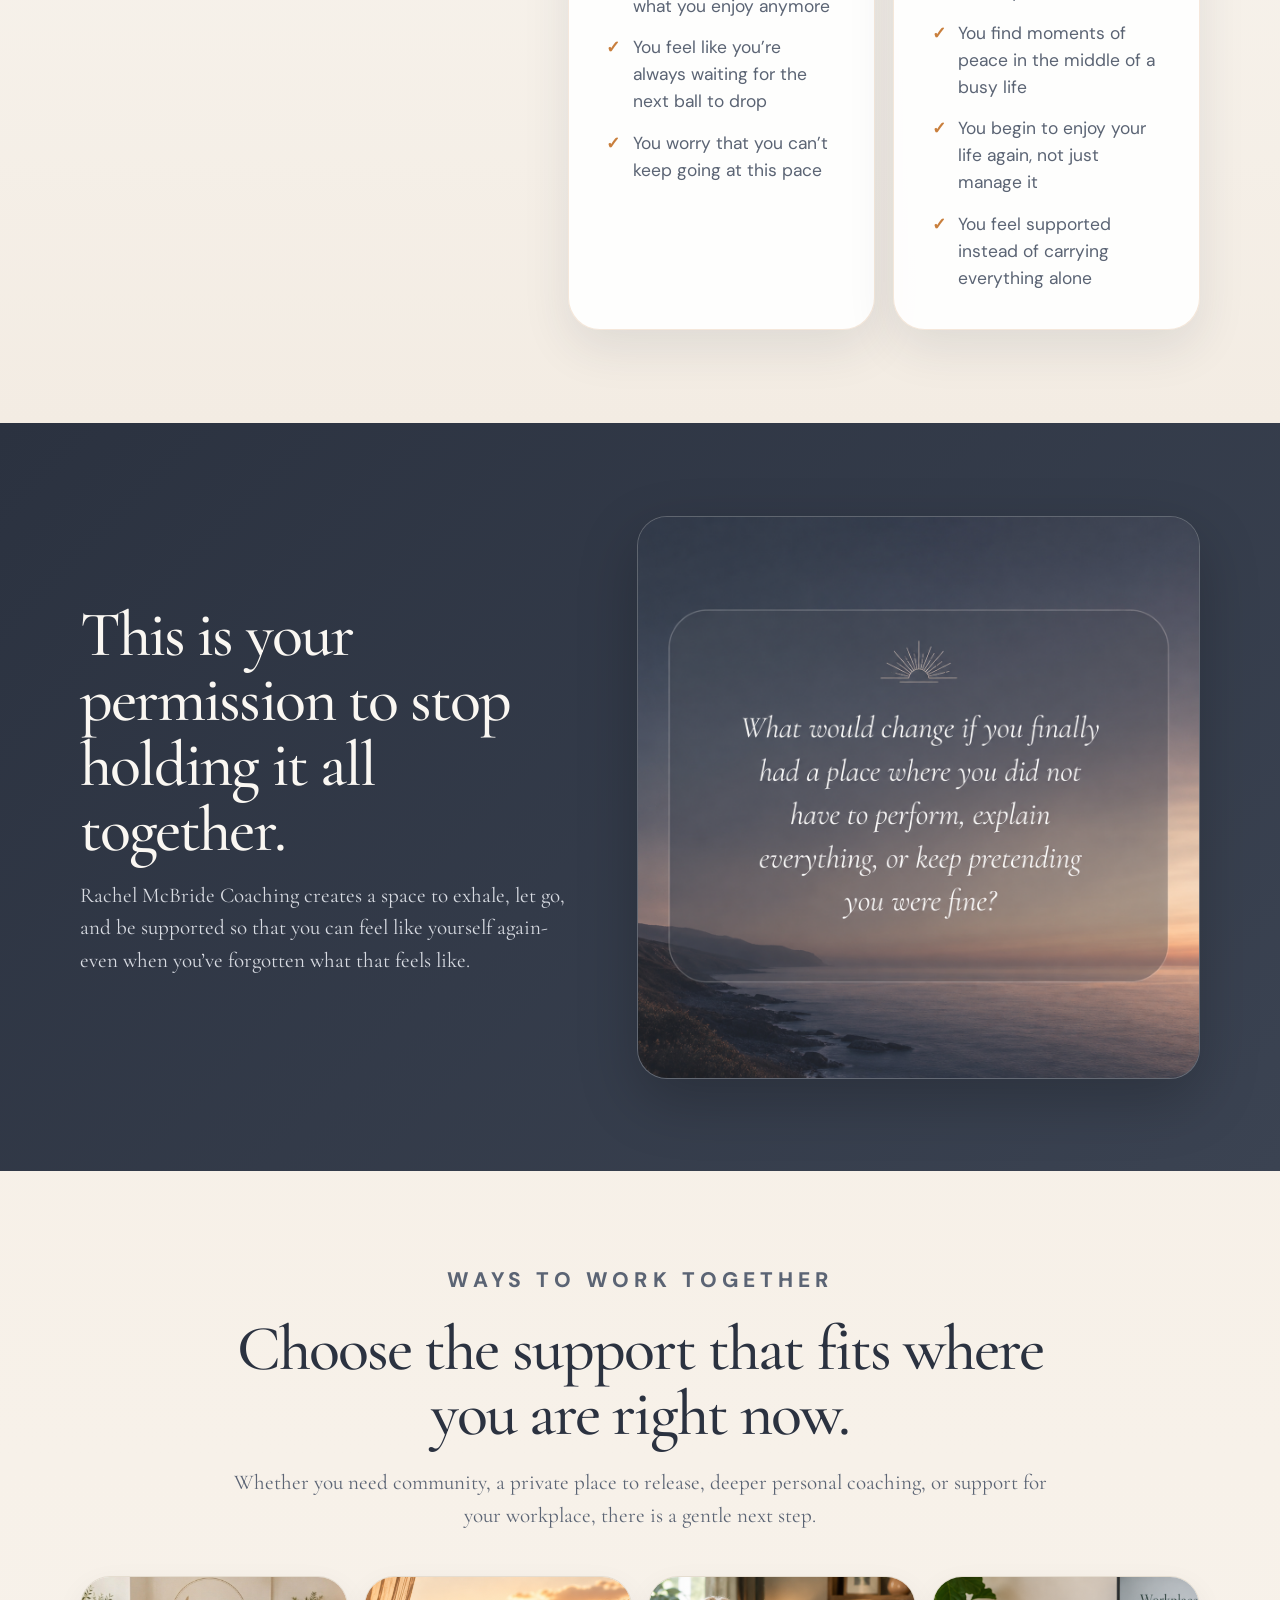
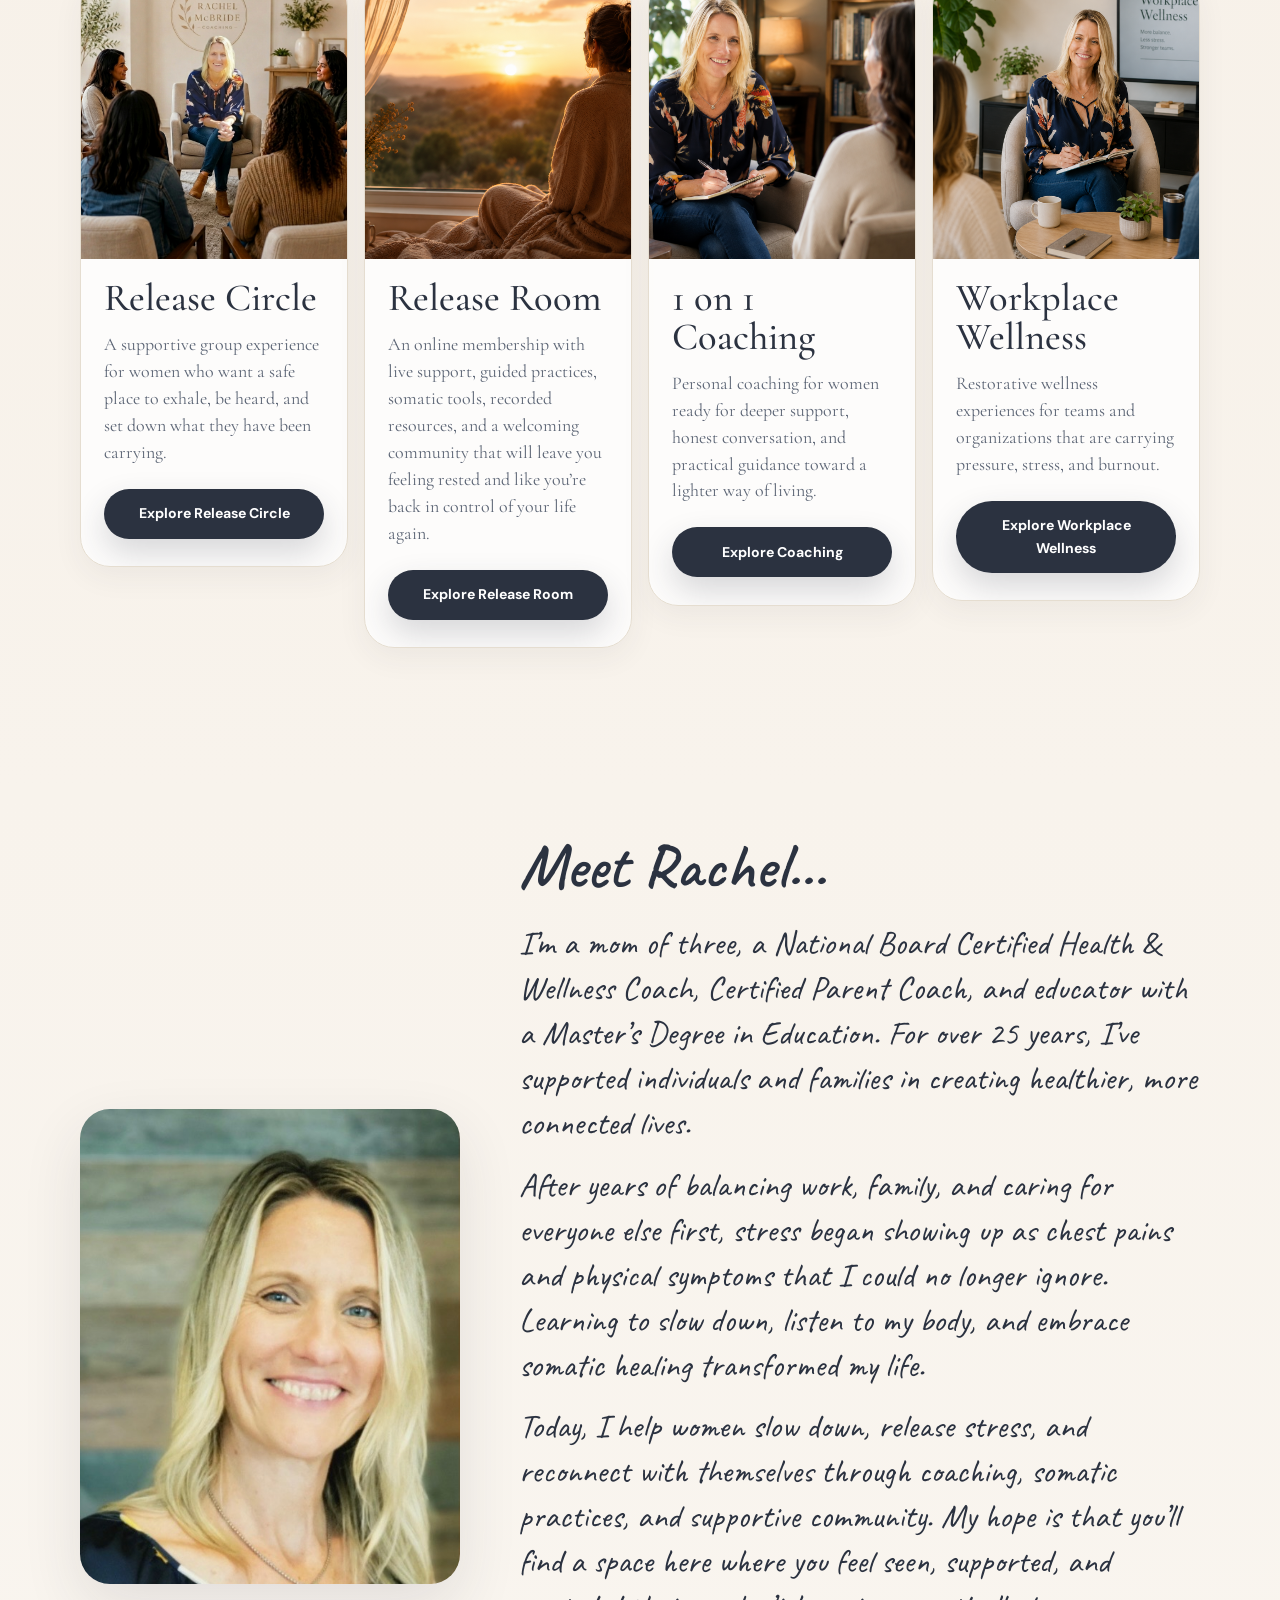
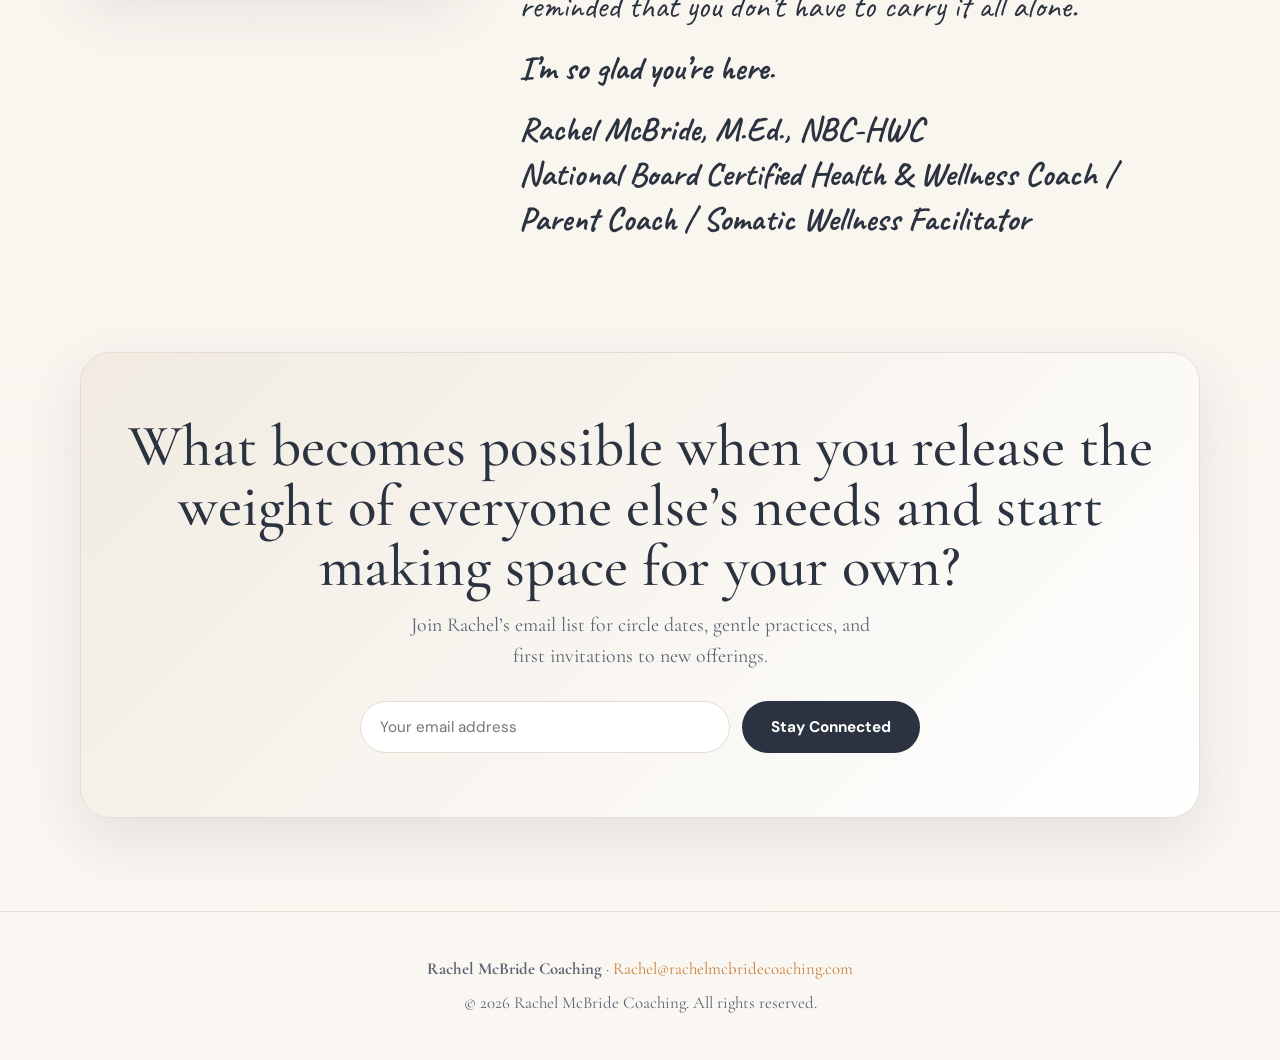
==== commit 3a56bef8: "Fix homepage offer card images on iPad" ====
--- a/index.html
+++ b/index.html
@@ -14,7 +14,7 @@
   <link href="https://fonts.googleapis.com/css2?family=Cormorant+Garamond:ital,wght@0,400;0,500;0,600;1,400&family=DM+Sans:wght@300;400;500;600;700&display=swap" rel="stylesheet">
   <link href="https://fonts.googleapis.com/css2?family=Caveat:wght@500;600;700&display=swap" rel="stylesheet">
   <style>
-    :root{--ink:#2b3240;--ink-soft:#5b6474;--cream:#faf7f2;--white:#fff;--sand:#f1ebe1;--glow:#e8a05c;--glow-deep:#c97f3d;--line:#e5ddd0;--radius:30px;--shadow:0 22px 60px rgba(43,50,64,.11);--display:'Cormorant Garamond',serif;--body:'Cormorant Garamond',serif;--ui:'DM Sans',sans-serif;--script:'Caveat',cursive}*{margin:0;padding:0;box-sizing:border-box}html{scroll-behavior:smooth}body{font-family:var(--body);color:var(--ink);background:linear-gradient(180deg,#faf7f2 0%,#f6efe6 50%,#faf7f2 100%);line-height:1.65;overflow-x:hidden}img{max-width:100%;display:block}a{color:inherit}.container{width:min(1120px,92%);margin:0 auto}.site-nav{position:sticky;top:0;z-index:50;background:rgba(250,247,242,.94);backdrop-filter:blur(14px);border-bottom:1px solid var(--line)}.nav-inner{width:min(1180px,92%);margin:0 auto;display:flex;align-items:center;justify-content:space-between;gap:1rem;padding:.72rem 0}.nav-logo{font-family:var(--display);font-size:1.25rem;font-weight:600;text-decoration:none;letter-spacing:.02em;display:flex;align-items:center;gap:.65rem;white-space:nowrap;line-height:1.05}.logo-mark{width:46px;height:46px;border-radius:50%;object-fit:cover;box-shadow:0 8px 20px rgba(43,50,64,.1);flex:0 0 auto}.nav-logo span{color:var(--glow-deep)}.nav-toggle{display:none;background:var(--white);border:1px solid var(--line);border-radius:14px;padding:.55rem .85rem;font-family:var(--ui);font-size:.9rem;color:var(--ink);cursor:pointer}.nav-links{display:flex;gap:.92rem;list-style:none;align-items:center}.nav-links a{text-decoration:none;font-family:var(--ui);font-size:.86rem;font-weight:500;color:var(--ink-soft);transition:color .2s}.nav-links a:hover,.nav-links a:focus-visible{color:var(--glow-deep)}.nav-cta{background:var(--ink);color:var(--white)!important;padding:.62rem 1rem;border-radius:999px;font-weight:600}.btn{display:inline-flex;align-items:center;justify-content:center;text-align:center;text-decoration:none;font-family:var(--ui);font-weight:700;font-size:.96rem;padding:.95rem 1.8rem;border-radius:999px;min-height:50px;transition:transform .2s,background .2s,box-shadow .2s,border-color .2s}.btn-primary{background:var(--ink);color:var(--white);box-shadow:0 14px 32px rgba(43,50,64,.18)}.btn-primary:hover{background:var(--glow-deep);transform:translateY(-2px)}.btn-light{background:rgba(255,255,255,.82);color:var(--ink);border:1px solid var(--line)}.btn-light:hover{border-color:var(--glow);transform:translateY(-2px)}.eyebrow{font-family:var(--ui);font-size:.76rem;letter-spacing:.24em;text-transform:uppercase;color:var(--glow-deep);font-weight:800;margin-bottom:1rem}.hero-eyebrow{grid-column:1/-1;text-align:center;font-size:clamp(1.15rem,3.2vw,2.45rem);letter-spacing:.42em;margin:0 0 .7rem;color:var(--glow-deep)}.hero{padding:3.4rem 0 5rem}.hero-grid{display:grid;grid-template-columns:1.08fr .92fr;gap:2.2rem 4.3rem;align-items:center}.hero-mark{width:120px;height:120px;border-radius:50%;object-fit:cover;margin:0 0 1.4rem;box-shadow:0 16px 38px rgba(43,50,64,.16)}.hero-title-image{width:100%;border-radius:var(--radius);box-shadow:var(--shadow);margin:0 0 1.45rem}.hero-copy-card{background:linear-gradient(135deg,rgba(255,255,255,.96),rgba(250,247,242,.92));border:1px solid rgba(201,127,61,.22);border-radius:34px;padding:clamp(1.35rem,4vw,2.3rem);box-shadow:0 22px 58px rgba(43,50,64,.12);margin:0 0 1.55rem}.hero-copy-card .lead{font-family:var(--display);font-weight:600;font-size:clamp(2.15rem,4.9vw,4.15rem);line-height:.98;letter-spacing:-.035em;color:var(--ink);margin:0 0 1.1rem}.hero-copy-card .lead em{color:var(--glow-deep);font-style:italic;font-weight:500}.hero-copy-card .support{font-size:clamp(1.26rem,2.4vw,1.7rem);line-height:1.35;color:var(--ink-soft);margin:0}.hero-copy-card .support strong{color:var(--ink);font-weight:600}.hero-actions{display:flex;gap:.9rem;flex-wrap:wrap;margin-top:2rem}.hero-photo{border-radius:var(--radius);overflow:hidden;box-shadow:var(--shadow);background:var(--sand);position:relative}.hero-photo img{width:100%;height:100%;object-fit:cover;object-position:42% center;aspect-ratio:4/5}.hero-note{position:absolute;left:1.2rem;right:1.2rem;bottom:1.2rem;background:rgba(250,247,242,.88);backdrop-filter:blur(8px);border:1px solid rgba(255,255,255,.65);border-radius:22px;padding:1.1rem 1.2rem;box-shadow:0 12px 30px rgba(43,50,64,.12)}.hero-note p{font-size:1.2rem;line-height:1.25;color:var(--ink);margin:0;font-style:italic}.section{padding:5.8rem 0}.intro-panel{background:rgba(255,255,255,.72);border:1px solid var(--line);border-radius:var(--radius);box-shadow:var(--shadow);padding:clamp(2rem,5vw,4rem)}.copy-wide{max-width:820px;margin:0 auto}.copy-wide h2,.center h2{font-family:var(--display);font-weight:500;font-size:clamp(2.4rem,5vw,4.4rem);letter-spacing:-.03em;line-height:1.02;margin-bottom:1.2rem}.copy-wide p,.center p{color:var(--ink-soft);font-size:1.32rem;line-height:1.55;margin-bottom:1.2rem}.script-line{font-family:var(--display);font-style:italic;font-weight:600;color:var(--glow-deep);font-size:clamp(1.7rem,3vw,2.35rem);line-height:1.1;margin:2.3rem 0 1rem}.soft-shift{background:linear-gradient(180deg,#faf7f2 0%,#f3ece3 100%)}.shift-grid{display:grid;grid-template-columns:.82fr 1.18fr;gap:3rem;align-items:start}.checklist-card-grid{display:grid;grid-template-columns:1fr 1fr;gap:1.15rem}.checklist-card{background:rgba(255,255,255,.9);border:1px solid rgba(201,127,61,.18);border-radius:32px;padding:clamp(1.45rem,3.5vw,2.35rem);box-shadow:0 18px 48px rgba(43,50,64,.10)}.checklist-card h3{font-family:var(--display);font-size:clamp(2rem,3.6vw,2.85rem);font-style:italic;font-weight:500;line-height:1.02;letter-spacing:-.025em;color:var(--glow-deep);margin-bottom:1.25rem}.checklist-card ul{list-style:none;display:grid;gap:.9rem;margin:0;padding:0}.checklist-card li{position:relative;padding-left:1.65rem;font-family:var(--ui);font-size:clamp(1rem,1.6vw,1.09rem);line-height:1.55;color:var(--ink-soft)}.checklist-card li::before{content:'✓';position:absolute;left:0;top:.02rem;color:var(--glow-deep);font-weight:800}.contrast{background:linear-gradient(135deg,#2b3240,#3b4352);color:var(--cream)}.contrast .container{display:grid;grid-template-columns:.95fr 1.05fr;gap:3rem;align-items:center}.contrast h2{font-family:var(--display);font-size:clamp(2.6rem,5vw,4.7rem);font-weight:500;letter-spacing:-.03em;line-height:1.02;margin-bottom:1rem}.contrast p{font-size:1.32rem;line-height:1.55;color:#d8dbe2;margin-bottom:1rem}.contrast-graphic{border-radius:var(--radius);overflow:hidden;box-shadow:0 22px 60px rgba(0,0,0,.22);border:1px solid rgba(255,255,255,.16);background:rgba(250,247,242,.08)}.contrast-graphic img{width:100%;height:auto;display:block}.center{text-align:center;max-width:850px;margin:0 auto}.offers{display:grid;grid-template-columns:repeat(4,1fr);gap:1rem;margin-top:2.8rem}.offer-card{background:rgba(255,255,255,.8);border:1px solid var(--line);border-radius:var(--radius);padding:0 0 1.7rem;box-shadow:0 10px 30px rgba(43,50,64,.06);display:flex;flex-direction:column;min-height:100%;overflow:hidden}.offer-card img{width:100%;height:190px;object-fit:cover;object-position:center center;margin-bottom:1.3rem}.offer-card h3{font-family:var(--display);font-weight:500;font-size:clamp(1.85rem,3vw,2.55rem);line-height:1;margin:0 1.45rem .85rem}.offer-card p{color:var(--ink-soft);font-size:1.12rem;line-height:1.5;margin:0 1.45rem 1.45rem}.offer-card .btn{margin:auto 1.45rem 0;padding:.82rem 1.25rem;font-size:.88rem}.meet{display:grid;grid-template-columns:.72fr 1.28fr;gap:3.5rem;align-items:center}.meet-photo{border-radius:var(--radius);overflow:hidden;box-shadow:var(--shadow);max-width:380px;background:var(--sand)}.meet-photo img{width:100%;object-fit:cover;object-position:center top;aspect-ratio:4/5}.meet h2{font-family:var(--script);font-weight:600;font-size:clamp(2.4rem,5vw,4rem);line-height:1.05;margin-bottom:1.3rem;color:var(--ink)}.meet p{font-family:var(--script);color:var(--ink);margin-bottom:1.05rem;max-width:64ch;font-size:clamp(1.55rem,2.6vw,2.15rem);line-height:1.35}.meet .signature{font-weight:700}.signup{background:linear-gradient(135deg,#f1ebe1,#ffffff);color:var(--ink);text-align:center;border:1px solid var(--line);border-radius:var(--radius);padding:4rem 2rem;box-shadow:var(--shadow)}.signup h2{font-family:var(--display);font-weight:500;font-size:clamp(2.25rem,4.6vw,3.7rem);line-height:1.02;margin-bottom:.85rem}.signup p{color:var(--ink-soft);max-width:54ch;margin:0 auto 1.8rem;font-size:1.24rem;line-height:1.55}.signup-form{display:flex;gap:.75rem;max-width:560px;margin:0 auto;flex-wrap:wrap;justify-content:center}.signup-form input{flex:1;min-width:230px;padding:.95rem 1.2rem;border-radius:999px;border:1px solid var(--line);background:var(--white);color:var(--ink);font-family:var(--ui);font-size:.95rem}.signup-form button{border:none;cursor:pointer;font-family:var(--ui);background:var(--ink);color:var(--white)}footer{border-top:1px solid var(--line);padding:2.7rem 0;text-align:center;color:var(--ink-soft);font-size:1.05rem}footer a{color:var(--glow-deep);text-decoration:none}.fade{opacity:0;transform:translateY(18px);transition:opacity .7s ease,transform .7s ease}.fade.in{opacity:1;transform:none}@media(max-width:1050px){.offers{grid-template-columns:repeat(2,1fr)}.checklist-card-grid{grid-template-columns:1fr}}@media(max-width:880px){.nav-toggle{display:block}.nav-logo{font-size:1.02rem;gap:.5rem;max-width:68vw;overflow:hidden;text-overflow:ellipsis}.logo-mark{width:38px;height:38px}.nav-links{display:none;position:absolute;top:100%;left:0;right:0;background:rgba(250,247,242,.98);flex-direction:column;align-items:center;padding:1.25rem 6%;gap:.85rem;border-bottom:1px solid var(--line);box-shadow:var(--shadow)}.nav-links.open{display:flex}.nav-links a{font-size:1rem;width:min(100%,380px);text-align:center;padding:.4rem 0}.nav-links .nav-cta{padding:.8rem 1.2rem}.hero{padding:1.6rem 0 3.8rem}.hero-grid,.shift-grid,.contrast .container,.meet{grid-template-columns:1fr;gap:2.2rem;text-align:center}.hero-photo{order:-1;width:min(390px,100%);margin:0 auto}.hero-actions{justify-content:center}.hero-actions .btn{width:min(100%,390px)}.hero-mark{margin-left:auto;margin-right:auto}.section{padding:4rem 0}.offers{grid-template-columns:1fr}.signup-form .btn,.signup-form input{width:100%;min-width:0}.contrast .container{text-align:left}}@media(prefers-reduced-motion:reduce){.fade{opacity:1;transform:none;transition:none}html{scroll-behavior:auto}}
+    :root{--ink:#2b3240;--ink-soft:#5b6474;--cream:#faf7f2;--white:#fff;--sand:#f1ebe1;--glow:#e8a05c;--glow-deep:#c97f3d;--line:#e5ddd0;--radius:30px;--shadow:0 22px 60px rgba(43,50,64,.11);--display:'Cormorant Garamond',serif;--body:'Cormorant Garamond',serif;--ui:'DM Sans',sans-serif;--script:'Caveat',cursive}*{margin:0;padding:0;box-sizing:border-box}html{scroll-behavior:smooth}body{font-family:var(--body);color:var(--ink);background:linear-gradient(180deg,#faf7f2 0%,#f6efe6 50%,#faf7f2 100%);line-height:1.65;overflow-x:hidden}img{max-width:100%;display:block}a{color:inherit}.container{width:min(1120px,92%);margin:0 auto}.site-nav{position:sticky;top:0;z-index:50;background:rgba(250,247,242,.94);backdrop-filter:blur(14px);border-bottom:1px solid var(--line)}.nav-inner{width:min(1180px,92%);margin:0 auto;display:flex;align-items:center;justify-content:space-between;gap:1rem;padding:.72rem 0}.nav-logo{font-family:var(--display);font-size:1.25rem;font-weight:600;text-decoration:none;letter-spacing:.02em;display:flex;align-items:center;gap:.65rem;white-space:nowrap;line-height:1.05}.logo-mark{width:46px;height:46px;border-radius:50%;object-fit:cover;box-shadow:0 8px 20px rgba(43,50,64,.1);flex:0 0 auto}.nav-logo span{color:var(--glow-deep)}.nav-toggle{display:none;background:var(--white);border:1px solid var(--line);border-radius:14px;padding:.55rem .85rem;font-family:var(--ui);font-size:.9rem;color:var(--ink);cursor:pointer}.nav-links{display:flex;gap:.92rem;list-style:none;align-items:center}.nav-links a{text-decoration:none;font-family:var(--ui);font-size:.86rem;font-weight:500;color:var(--ink-soft);transition:color .2s}.nav-links a:hover,.nav-links a:focus-visible{color:var(--glow-deep)}.nav-cta{background:var(--ink);color:var(--white)!important;padding:.62rem 1rem;border-radius:999px;font-weight:600}.btn{display:inline-flex;align-items:center;justify-content:center;text-align:center;text-decoration:none;font-family:var(--ui);font-weight:700;font-size:.96rem;padding:.95rem 1.8rem;border-radius:999px;min-height:50px;transition:transform .2s,background .2s,box-shadow .2s,border-color .2s}.btn-primary{background:var(--ink);color:var(--white);box-shadow:0 14px 32px rgba(43,50,64,.18)}.btn-primary:hover{background:var(--glow-deep);transform:translateY(-2px)}.btn-light{background:rgba(255,255,255,.82);color:var(--ink);border:1px solid var(--line)}.btn-light:hover{border-color:var(--glow);transform:translateY(-2px)}.eyebrow{font-family:var(--ui);font-size:.76rem;letter-spacing:.24em;text-transform:uppercase;color:var(--glow-deep);font-weight:800;margin-bottom:1rem}.hero-eyebrow{grid-column:1/-1;text-align:center;font-size:clamp(1.15rem,3.2vw,2.45rem);letter-spacing:.42em;margin:0 0 .7rem;color:var(--glow-deep)}.hero{padding:3.4rem 0 5rem}.hero-grid{display:grid;grid-template-columns:1.08fr .92fr;gap:2.2rem 4.3rem;align-items:center}.hero-mark{width:120px;height:120px;border-radius:50%;object-fit:cover;margin:0 0 1.4rem;box-shadow:0 16px 38px rgba(43,50,64,.16)}.hero-title-image{width:100%;border-radius:var(--radius);box-shadow:var(--shadow);margin:0 0 1.45rem}.hero-copy-card{background:linear-gradient(135deg,rgba(255,255,255,.96),rgba(250,247,242,.92));border:1px solid rgba(201,127,61,.22);border-radius:34px;padding:clamp(1.35rem,4vw,2.3rem);box-shadow:0 22px 58px rgba(43,50,64,.12);margin:0 0 1.55rem}.hero-copy-card .lead{font-family:var(--display);font-weight:600;font-size:clamp(2.15rem,4.9vw,4.15rem);line-height:.98;letter-spacing:-.035em;color:var(--ink);margin:0 0 1.1rem}.hero-copy-card .lead em{color:var(--glow-deep);font-style:italic;font-weight:500}.hero-copy-card .support{font-size:clamp(1.26rem,2.4vw,1.7rem);line-height:1.35;color:var(--ink-soft);margin:0}.hero-copy-card .support strong{color:var(--ink);font-weight:600}.hero-actions{display:flex;gap:.9rem;flex-wrap:wrap;margin-top:2rem}.hero-photo{border-radius:var(--radius);overflow:hidden;box-shadow:var(--shadow);background:var(--sand);position:relative}.hero-photo img{width:100%;height:100%;object-fit:cover;object-position:42% center;aspect-ratio:4/5}.hero-note{position:absolute;left:1.2rem;right:1.2rem;bottom:1.2rem;background:rgba(250,247,242,.88);backdrop-filter:blur(8px);border:1px solid rgba(255,255,255,.65);border-radius:22px;padding:1.1rem 1.2rem;box-shadow:0 12px 30px rgba(43,50,64,.12)}.hero-note p{font-size:1.2rem;line-height:1.25;color:var(--ink);margin:0;font-style:italic}.section{padding:5.8rem 0}.intro-panel{background:rgba(255,255,255,.72);border:1px solid var(--line);border-radius:var(--radius);box-shadow:var(--shadow);padding:clamp(2rem,5vw,4rem)}.copy-wide{max-width:820px;margin:0 auto}.copy-wide h2,.center h2{font-family:var(--display);font-weight:500;font-size:clamp(2.4rem,5vw,4.4rem);letter-spacing:-.03em;line-height:1.02;margin-bottom:1.2rem}.copy-wide p,.center p{color:var(--ink-soft);font-size:1.32rem;line-height:1.55;margin-bottom:1.2rem}.script-line{font-family:var(--display);font-style:italic;font-weight:600;color:var(--glow-deep);font-size:clamp(1.7rem,3vw,2.35rem);line-height:1.1;margin:2.3rem 0 1rem}.soft-shift{background:linear-gradient(180deg,#faf7f2 0%,#f3ece3 100%)}.shift-grid{display:grid;grid-template-columns:.82fr 1.18fr;gap:3rem;align-items:start}.checklist-card-grid{display:grid;grid-template-columns:1fr 1fr;gap:1.15rem}.checklist-card{background:rgba(255,255,255,.9);border:1px solid rgba(201,127,61,.18);border-radius:32px;padding:clamp(1.45rem,3.5vw,2.35rem);box-shadow:0 18px 48px rgba(43,50,64,.10)}.checklist-card h3{font-family:var(--display);font-size:clamp(2rem,3.6vw,2.85rem);font-style:italic;font-weight:500;line-height:1.02;letter-spacing:-.025em;color:var(--glow-deep);margin-bottom:1.25rem}.checklist-card ul{list-style:none;display:grid;gap:.9rem;margin:0;padding:0}.checklist-card li{position:relative;padding-left:1.65rem;font-family:var(--ui);font-size:clamp(1rem,1.6vw,1.09rem);line-height:1.55;color:var(--ink-soft)}.checklist-card li::before{content:'✓';position:absolute;left:0;top:.02rem;color:var(--glow-deep);font-weight:800}.contrast{background:linear-gradient(135deg,#2b3240,#3b4352);color:var(--cream)}.contrast .container{display:grid;grid-template-columns:.95fr 1.05fr;gap:3rem;align-items:center}.contrast h2{font-family:var(--display);font-size:clamp(2.6rem,5vw,4.7rem);font-weight:500;letter-spacing:-.03em;line-height:1.02;margin-bottom:1rem}.contrast p{font-size:1.32rem;line-height:1.55;color:#d8dbe2;margin-bottom:1rem}.contrast-graphic{border-radius:var(--radius);overflow:hidden;box-shadow:0 22px 60px rgba(0,0,0,.22);border:1px solid rgba(255,255,255,.16);background:rgba(250,247,242,.08)}.contrast-graphic img{width:100%;height:auto;display:block}.center{text-align:center;max-width:850px;margin:0 auto}.offers{display:grid;grid-template-columns:repeat(4,1fr);gap:1rem;margin-top:2.8rem;align-items:start}.offer-card{background:rgba(255,255,255,.8);border:1px solid var(--line);border-radius:var(--radius);padding:0 0 1.7rem;box-shadow:0 10px 30px rgba(43,50,64,.06);display:flex;flex-direction:column;min-height:0;overflow:hidden}.offer-card img{width:100%;height:clamp(210px,22vw,300px);object-fit:cover;object-position:center 34%;margin-bottom:1.3rem}.offer-card:nth-child(1) img{object-position:center 28%}.offer-card:nth-child(2) img{object-position:center 48%}.offer-card:nth-child(3) img{object-position:center 18%}.offer-card:nth-child(4) img{object-position:center 35%}.offer-card h3{font-family:var(--display);font-weight:500;font-size:clamp(1.85rem,3vw,2.55rem);line-height:1;margin:0 1.45rem .85rem}.offer-card p{color:var(--ink-soft);font-size:1.12rem;line-height:1.5;margin:0 1.45rem 1.45rem}.offer-card .btn{margin:0 1.45rem 0;padding:.82rem 1.25rem;font-size:.88rem}.meet{display:grid;grid-template-columns:.72fr 1.28fr;gap:3.5rem;align-items:center}.meet-photo{border-radius:var(--radius);overflow:hidden;box-shadow:var(--shadow);max-width:380px;background:var(--sand)}.meet-photo img{width:100%;object-fit:cover;object-position:center top;aspect-ratio:4/5}.meet h2{font-family:var(--script);font-weight:600;font-size:clamp(2.4rem,5vw,4rem);line-height:1.05;margin-bottom:1.3rem;color:var(--ink)}.meet p{font-family:var(--script);color:var(--ink);margin-bottom:1.05rem;max-width:64ch;font-size:clamp(1.55rem,2.6vw,2.15rem);line-height:1.35}.meet .signature{font-weight:700}.signup{background:linear-gradient(135deg,#f1ebe1,#ffffff);color:var(--ink);text-align:center;border:1px solid var(--line);border-radius:var(--radius);padding:4rem 2rem;box-shadow:var(--shadow)}.signup h2{font-family:var(--display);font-weight:500;font-size:clamp(2.25rem,4.6vw,3.7rem);line-height:1.02;margin-bottom:.85rem}.signup p{color:var(--ink-soft);max-width:54ch;margin:0 auto 1.8rem;font-size:1.24rem;line-height:1.55}.signup-form{display:flex;gap:.75rem;max-width:560px;margin:0 auto;flex-wrap:wrap;justify-content:center}.signup-form input{flex:1;min-width:230px;padding:.95rem 1.2rem;border-radius:999px;border:1px solid var(--line);background:var(--white);color:var(--ink);font-family:var(--ui);font-size:.95rem}.signup-form button{border:none;cursor:pointer;font-family:var(--ui);background:var(--ink);color:var(--white)}footer{border-top:1px solid var(--line);padding:2.7rem 0;text-align:center;color:var(--ink-soft);font-size:1.05rem}footer a{color:var(--glow-deep);text-decoration:none}.fade{opacity:0;transform:translateY(18px);transition:opacity .7s ease,transform .7s ease}.fade.in{opacity:1;transform:none}@media(max-width:1050px){.offers{grid-template-columns:1fr;gap:1.5rem}.offer-card img{height:320px}.checklist-card-grid{grid-template-columns:1fr}}@media(max-width:880px){.nav-toggle{display:block}.nav-logo{font-size:1.02rem;gap:.5rem;max-width:68vw;overflow:hidden;text-overflow:ellipsis}.logo-mark{width:38px;height:38px}.nav-links{display:none;position:absolute;top:100%;left:0;right:0;background:rgba(250,247,242,.98);flex-direction:column;align-items:center;padding:1.25rem 6%;gap:.85rem;border-bottom:1px solid var(--line);box-shadow:var(--shadow)}.nav-links.open{display:flex}.nav-links a{font-size:1rem;width:min(100%,380px);text-align:center;padding:.4rem 0}.nav-links .nav-cta{padding:.8rem 1.2rem}.hero{padding:1.6rem 0 3.8rem}.hero-grid,.shift-grid,.contrast .container,.meet{grid-template-columns:1fr;gap:2.2rem;text-align:center}.hero-photo{order:-1;width:min(390px,100%);margin:0 auto}.hero-actions{justify-content:center}.hero-actions .btn{width:min(100%,390px)}.hero-mark{margin-left:auto;margin-right:auto}.section{padding:4rem 0}.offers{grid-template-columns:1fr}.offer-card img{height:225px}.signup-form .btn,.signup-form input{width:100%;min-width:0}.contrast .container{text-align:left}}@media(prefers-reduced-motion:reduce){.fade{opacity:1;transform:none;transition:none}html{scroll-behavior:auto}}
   </style>
 </head>
 <body>
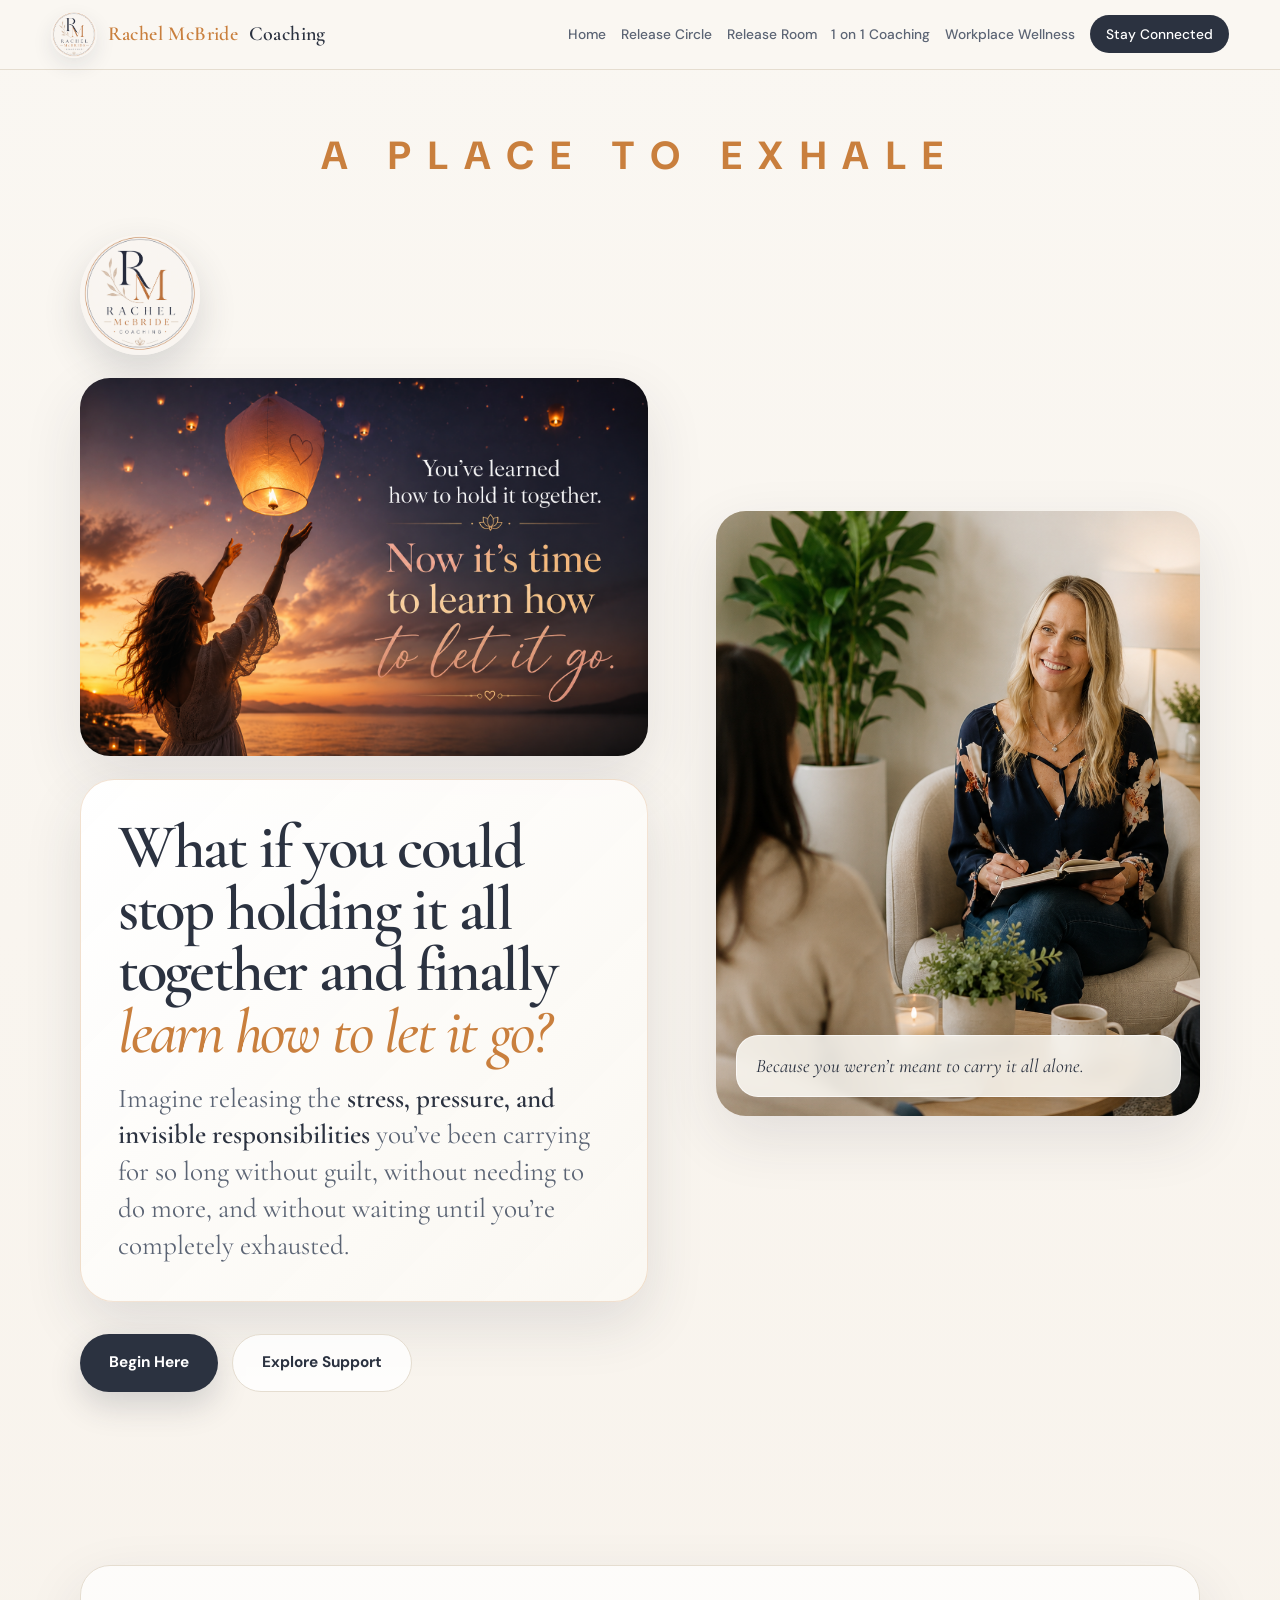
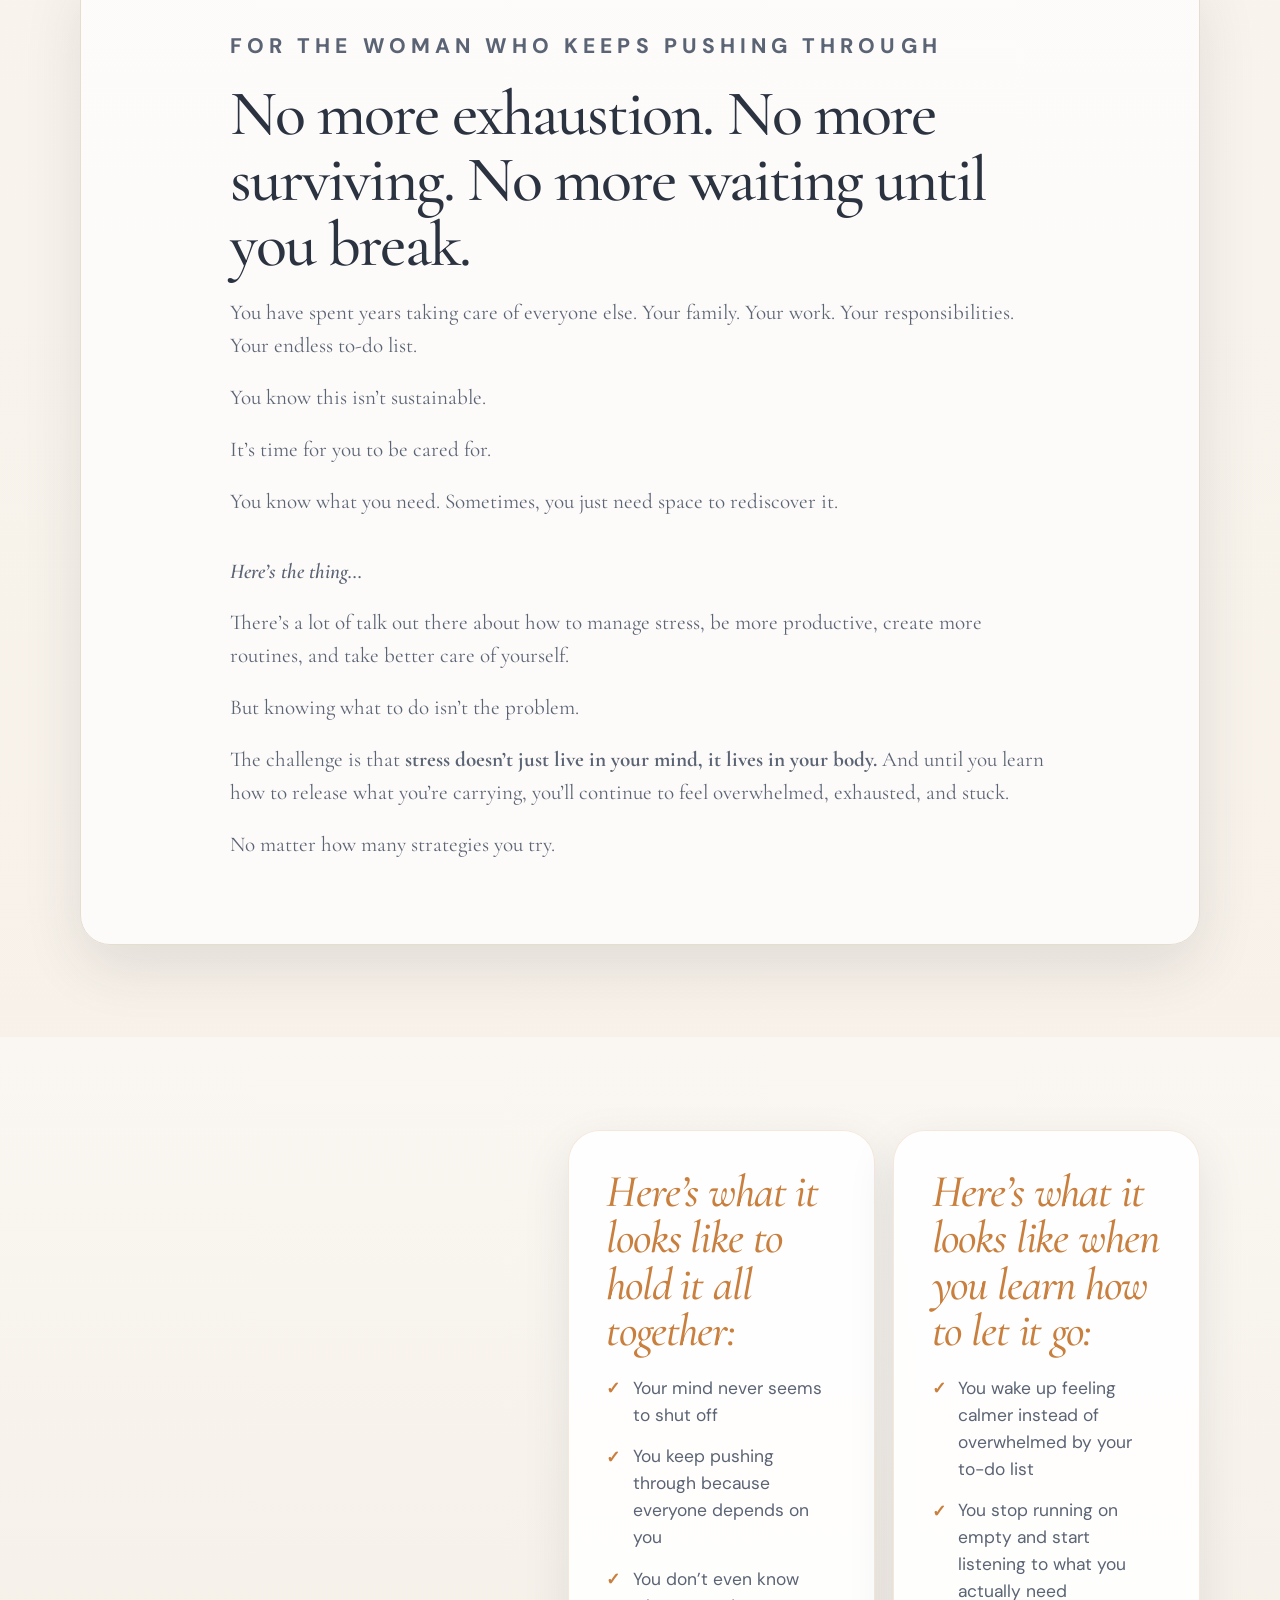
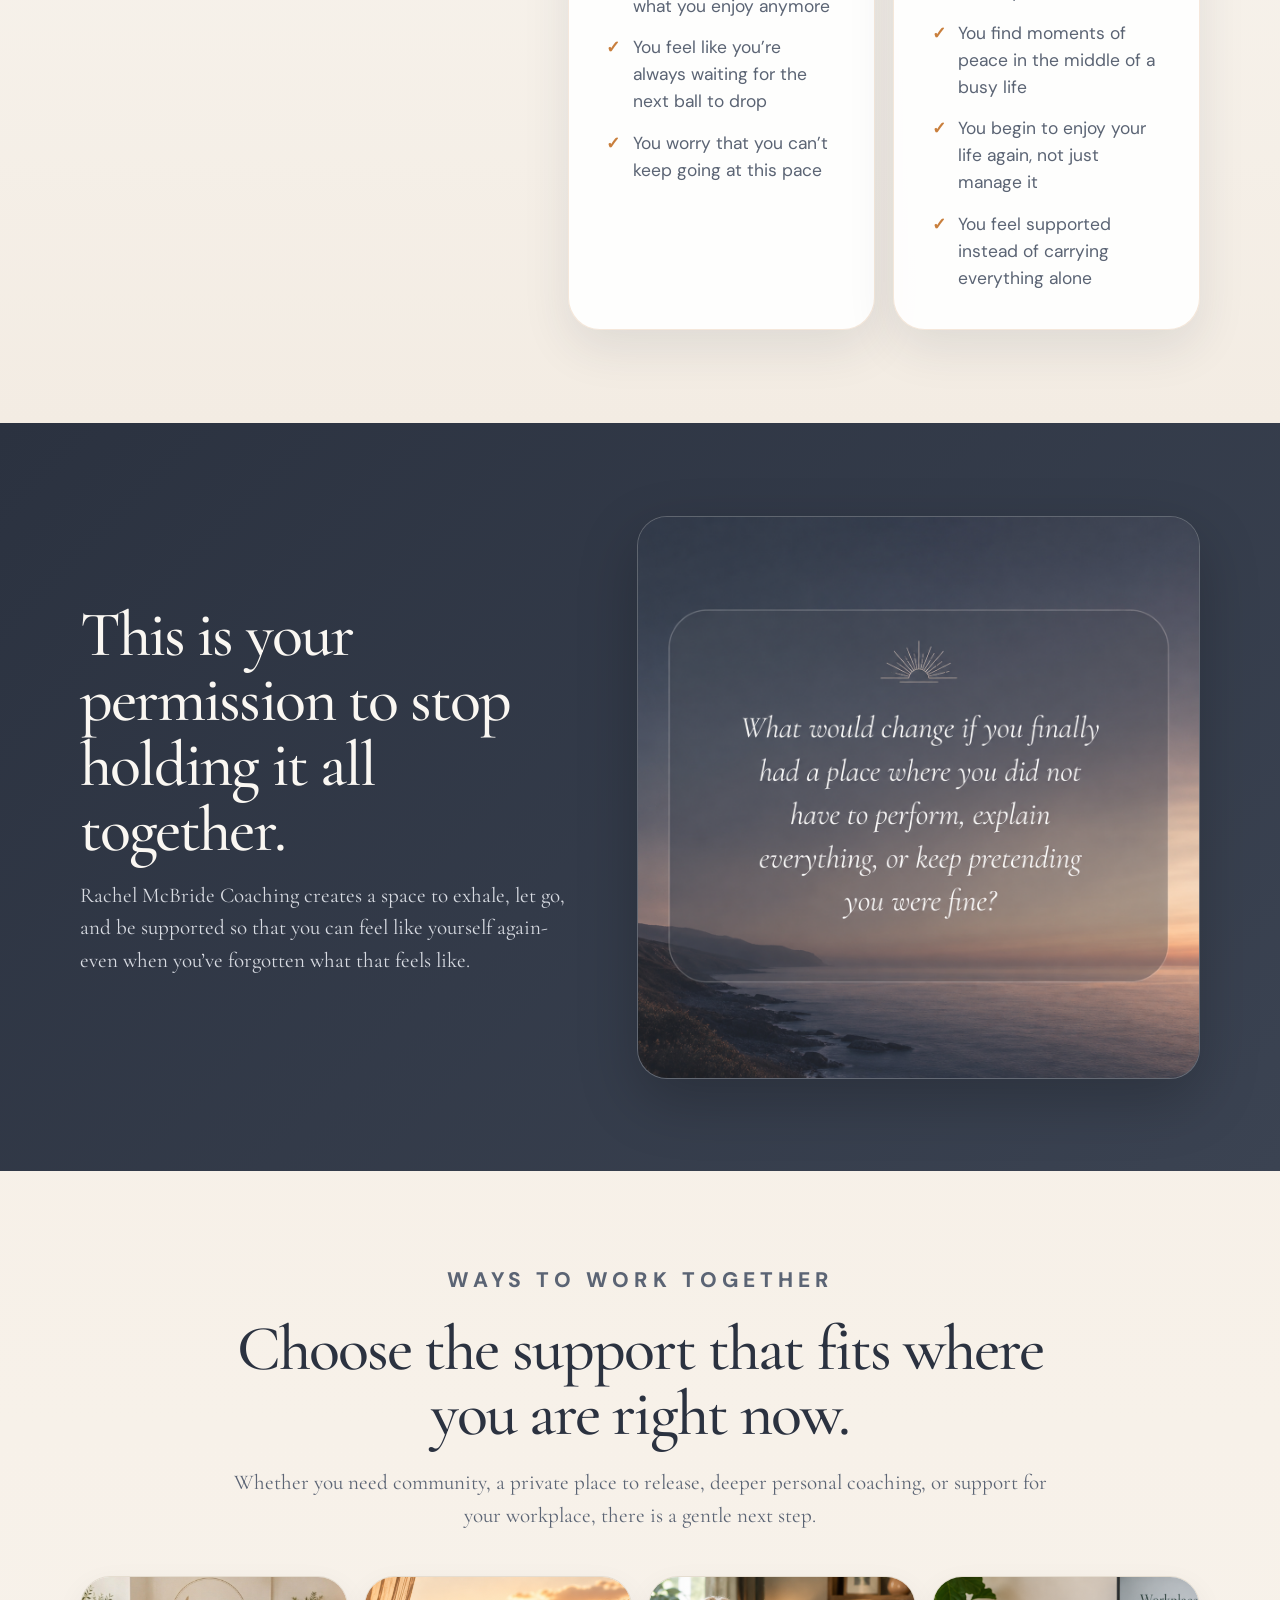
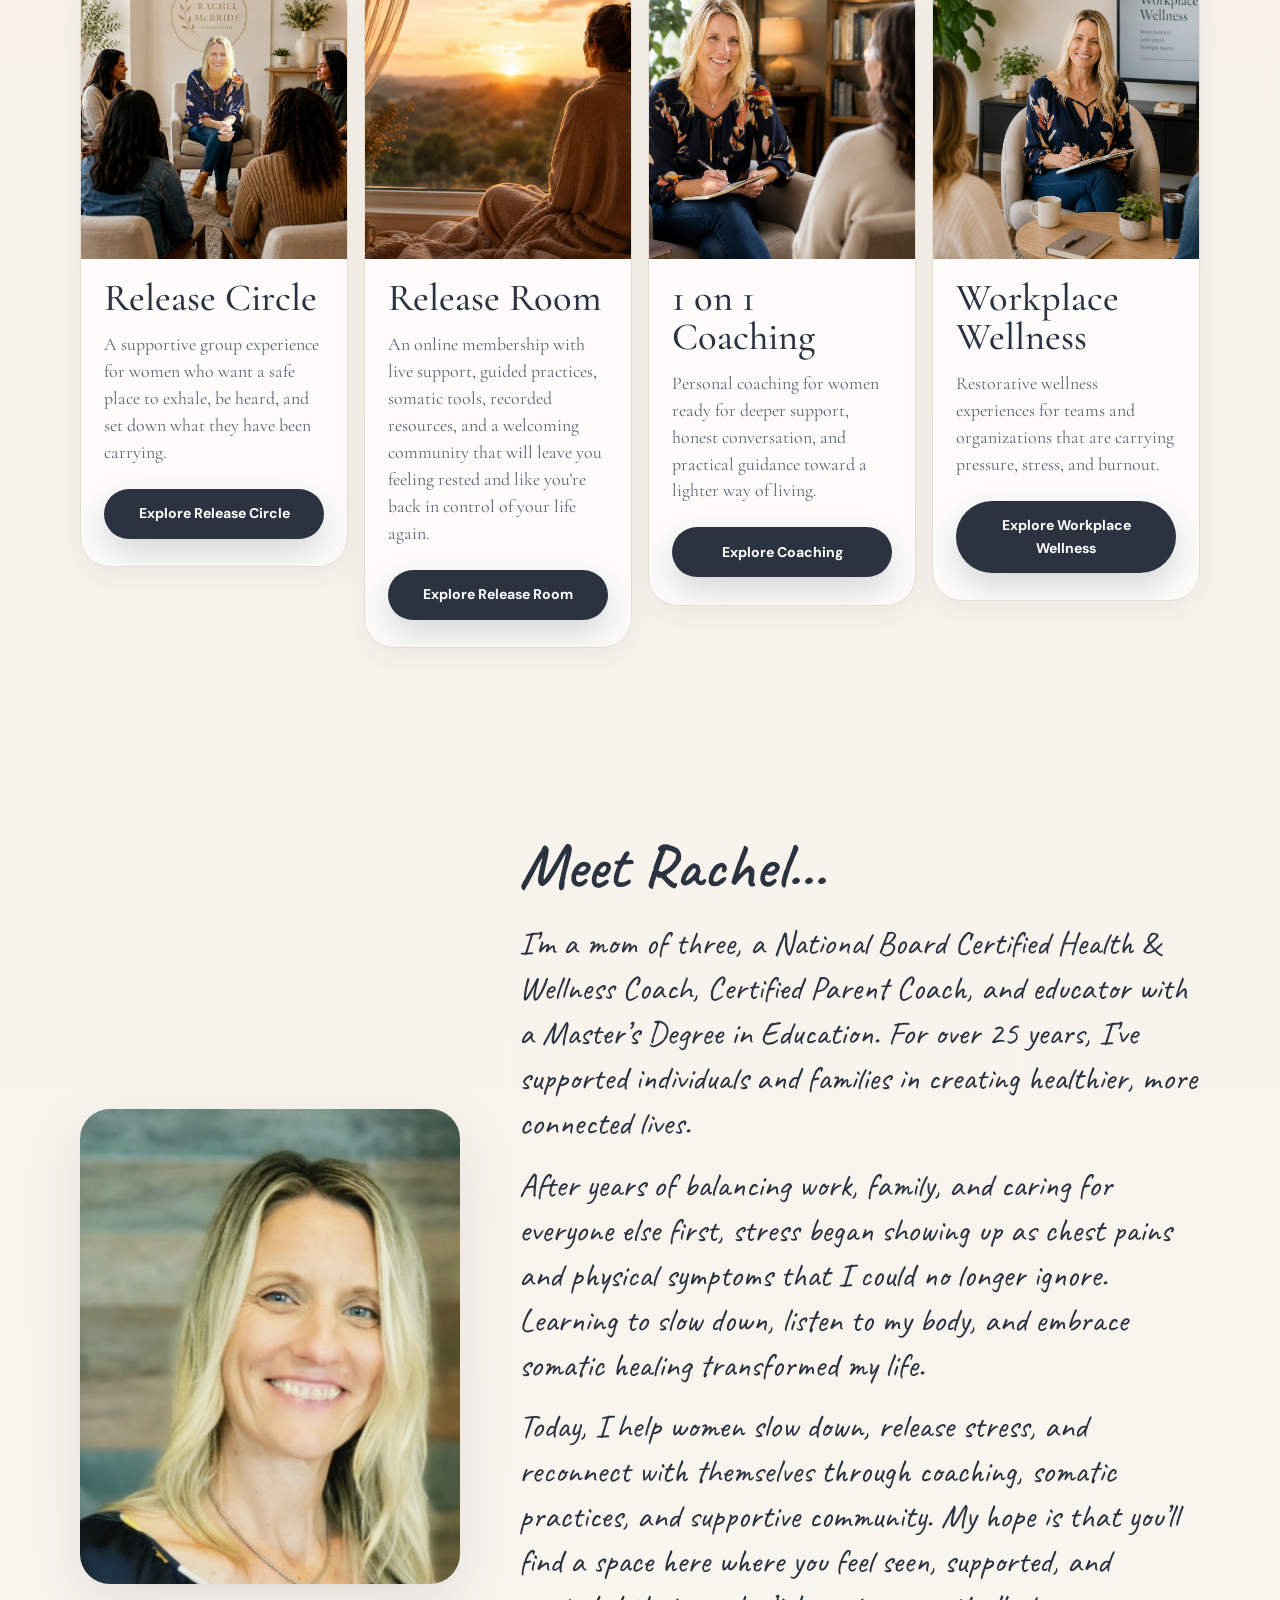
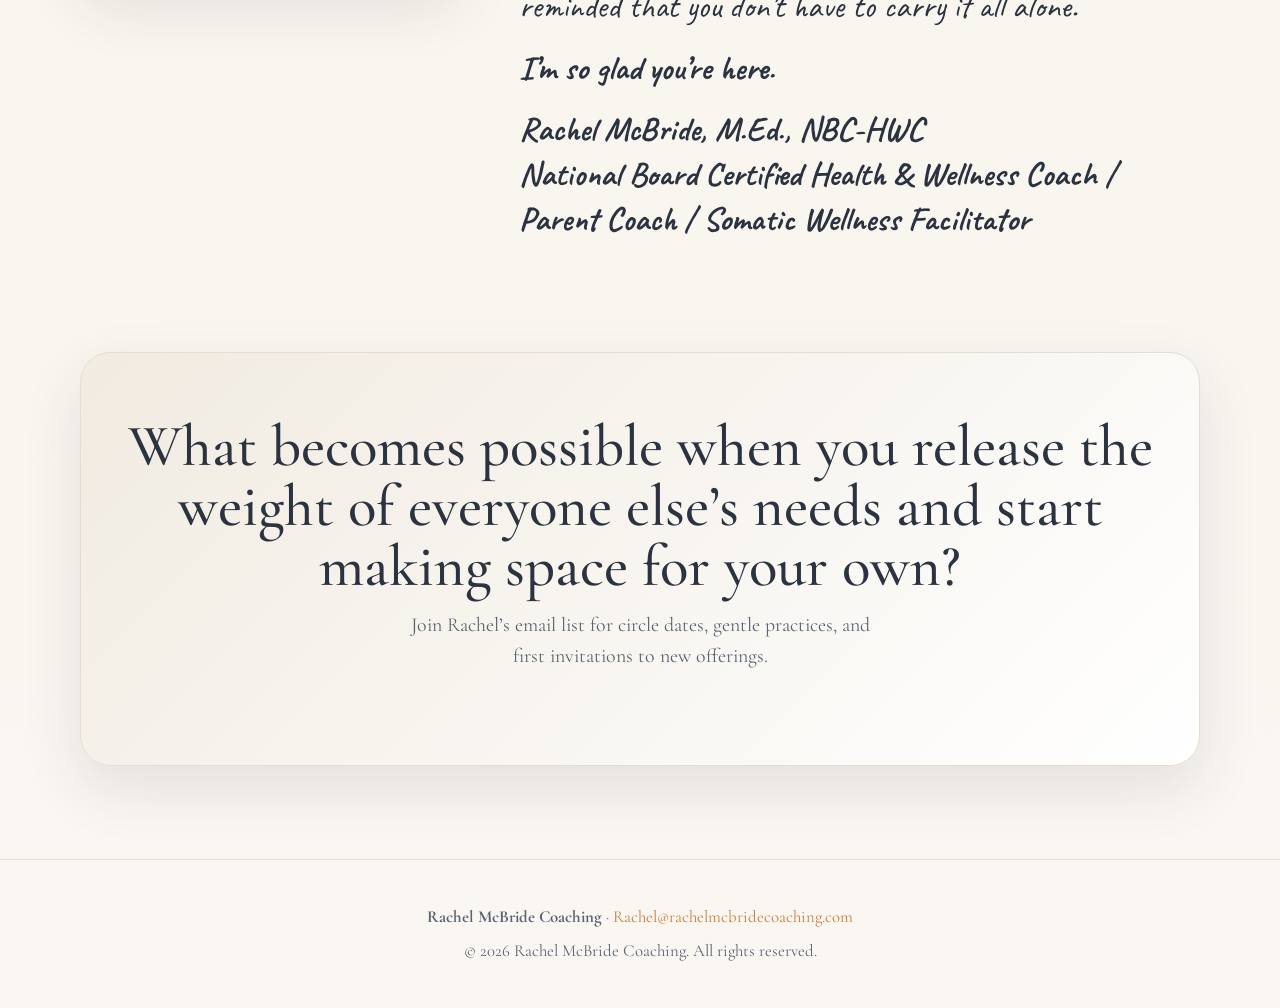
==== commit 668624fe: "Add MailerLite signup form" ====
--- a/index.html
+++ b/index.html
@@ -3,19 +3,39 @@
 <head>
   <meta charset="UTF-8" />
   <meta name="viewport" content="width=device-width, initial-scale=1.0" />
-  <title>Rachel McBride Coaching | Learn How to Let It Go</title>
-  <meta name="description" content="Learn how to stop holding it all together and start letting it go. Release Room, Release Circle, 1 on 1 Coaching, and Workplace Wellness with Rachel McBride Coaching." />
-  <meta property="og:title" content="Rachel McBride Coaching | Learn How to Let It Go" />
-  <meta property="og:description" content="A calm, grounded space for women who are tired of carrying everything alone." />
+  <title>Rachel McBride Coaching | Stress &amp; Nervous System Coach</title>
+  <meta name="description" content="Rachel McBride Coaching helps parents, educators, and high-achieving women regulate stress, reconnect with themselves, and build calmer relationships through private coaching, circles, workshops, and The Release Room." />
+  <meta name="robots" content="index, follow" />
+  <link rel="canonical" href="https://rachelmcbridecoaching.com/" />
+  <meta property="og:title" content="Rachel McBride Coaching | Stress &amp; Nervous System Coach" />
+  <meta property="og:description" content="Rachel McBride Coaching helps parents, educators, and high-achieving women regulate stress, reconnect with themselves, and build calmer relationships through private coaching, circles, workshops, and The Release Room." />
   <meta property="og:type" content="website" />
-  <meta property="og:image" content="965AB0F1-0DFF-4C79-AC5D-239E5E1C36E9.png" />
+  <meta property="og:url" content="https://rachelmcbridecoaching.com/" />
+  <meta property="og:site_name" content="Rachel McBride Coaching" />
+  <meta property="og:image" content="https://rachelmcbridecoaching.com/965AB0F1-0DFF-4C79-AC5D-239E5E1C36E9.png" />
+  <meta name="twitter:card" content="summary_large_image" />
+  <meta name="twitter:title" content="Rachel McBride Coaching | Stress &amp; Nervous System Coach" />
+  <meta name="twitter:description" content="Rachel McBride Coaching helps parents, educators, and high-achieving women regulate stress, reconnect with themselves, and build calmer relationships through private coaching, circles, workshops, and The Release Room." />
+  <meta name="twitter:image" content="https://rachelmcbridecoaching.com/965AB0F1-0DFF-4C79-AC5D-239E5E1C36E9.png" />
   <link rel="preconnect" href="https://fonts.googleapis.com">
   <link rel="preconnect" href="https://fonts.gstatic.com" crossorigin>
   <link href="https://fonts.googleapis.com/css2?family=Cormorant+Garamond:ital,wght@0,400;0,500;0,600;1,400&family=DM+Sans:wght@300;400;500;600;700&display=swap" rel="stylesheet">
   <link href="https://fonts.googleapis.com/css2?family=Caveat:wght@500;600;700&display=swap" rel="stylesheet">
+  <script type="application/ld+json">
+    {"@context":"https://schema.org","@type":"ProfessionalService","name":"Rachel McBride Coaching","url":"https://rachelmcbridecoaching.com/","description":"Rachel McBride Coaching helps parents, educators, and high-achieving women regulate stress, reconnect with themselves, and build calmer relationships through private coaching, circles, workshops, and The Release Room.","founder":{"@type":"Person","name":"Rachel McBride","jobTitle":"Stress and nervous system coach"},"areaServed":"United States","serviceType":["Private coaching","Nervous system coaching","Stress regulation coaching","Release circles","Workplace wellness workshops","The Release Room membership"]}
+  </script>
   <style>
-    :root{--ink:#2b3240;--ink-soft:#5b6474;--cream:#faf7f2;--white:#fff;--sand:#f1ebe1;--glow:#e8a05c;--glow-deep:#c97f3d;--line:#e5ddd0;--radius:30px;--shadow:0 22px 60px rgba(43,50,64,.11);--display:'Cormorant Garamond',serif;--body:'Cormorant Garamond',serif;--ui:'DM Sans',sans-serif;--script:'Caveat',cursive}*{margin:0;padding:0;box-sizing:border-box}html{scroll-behavior:smooth}body{font-family:var(--body);color:var(--ink);background:linear-gradient(180deg,#faf7f2 0%,#f6efe6 50%,#faf7f2 100%);line-height:1.65;overflow-x:hidden}img{max-width:100%;display:block}a{color:inherit}.container{width:min(1120px,92%);margin:0 auto}.site-nav{position:sticky;top:0;z-index:50;background:rgba(250,247,242,.94);backdrop-filter:blur(14px);border-bottom:1px solid var(--line)}.nav-inner{width:min(1180px,92%);margin:0 auto;display:flex;align-items:center;justify-content:space-between;gap:1rem;padding:.72rem 0}.nav-logo{font-family:var(--display);font-size:1.25rem;font-weight:600;text-decoration:none;letter-spacing:.02em;display:flex;align-items:center;gap:.65rem;white-space:nowrap;line-height:1.05}.logo-mark{width:46px;height:46px;border-radius:50%;object-fit:cover;box-shadow:0 8px 20px rgba(43,50,64,.1);flex:0 0 auto}.nav-logo span{color:var(--glow-deep)}.nav-toggle{display:none;background:var(--white);border:1px solid var(--line);border-radius:14px;padding:.55rem .85rem;font-family:var(--ui);font-size:.9rem;color:var(--ink);cursor:pointer}.nav-links{display:flex;gap:.92rem;list-style:none;align-items:center}.nav-links a{text-decoration:none;font-family:var(--ui);font-size:.86rem;font-weight:500;color:var(--ink-soft);transition:color .2s}.nav-links a:hover,.nav-links a:focus-visible{color:var(--glow-deep)}.nav-cta{background:var(--ink);color:var(--white)!important;padding:.62rem 1rem;border-radius:999px;font-weight:600}.btn{display:inline-flex;align-items:center;justify-content:center;text-align:center;text-decoration:none;font-family:var(--ui);font-weight:700;font-size:.96rem;padding:.95rem 1.8rem;border-radius:999px;min-height:50px;transition:transform .2s,background .2s,box-shadow .2s,border-color .2s}.btn-primary{background:var(--ink);color:var(--white);box-shadow:0 14px 32px rgba(43,50,64,.18)}.btn-primary:hover{background:var(--glow-deep);transform:translateY(-2px)}.btn-light{background:rgba(255,255,255,.82);color:var(--ink);border:1px solid var(--line)}.btn-light:hover{border-color:var(--glow);transform:translateY(-2px)}.eyebrow{font-family:var(--ui);font-size:.76rem;letter-spacing:.24em;text-transform:uppercase;color:var(--glow-deep);font-weight:800;margin-bottom:1rem}.hero-eyebrow{grid-column:1/-1;text-align:center;font-size:clamp(1.15rem,3.2vw,2.45rem);letter-spacing:.42em;margin:0 0 .7rem;color:var(--glow-deep)}.hero{padding:3.4rem 0 5rem}.hero-grid{display:grid;grid-template-columns:1.08fr .92fr;gap:2.2rem 4.3rem;align-items:center}.hero-mark{width:120px;height:120px;border-radius:50%;object-fit:cover;margin:0 0 1.4rem;box-shadow:0 16px 38px rgba(43,50,64,.16)}.hero-title-image{width:100%;border-radius:var(--radius);box-shadow:var(--shadow);margin:0 0 1.45rem}.hero-copy-card{background:linear-gradient(135deg,rgba(255,255,255,.96),rgba(250,247,242,.92));border:1px solid rgba(201,127,61,.22);border-radius:34px;padding:clamp(1.35rem,4vw,2.3rem);box-shadow:0 22px 58px rgba(43,50,64,.12);margin:0 0 1.55rem}.hero-copy-card .lead{font-family:var(--display);font-weight:600;font-size:clamp(2.15rem,4.9vw,4.15rem);line-height:.98;letter-spacing:-.035em;color:var(--ink);margin:0 0 1.1rem}.hero-copy-card .lead em{color:var(--glow-deep);font-style:italic;font-weight:500}.hero-copy-card .support{font-size:clamp(1.26rem,2.4vw,1.7rem);line-height:1.35;color:var(--ink-soft);margin:0}.hero-copy-card .support strong{color:var(--ink);font-weight:600}.hero-actions{display:flex;gap:.9rem;flex-wrap:wrap;margin-top:2rem}.hero-photo{border-radius:var(--radius);overflow:hidden;box-shadow:var(--shadow);background:var(--sand);position:relative}.hero-photo img{width:100%;height:100%;object-fit:cover;object-position:42% center;aspect-ratio:4/5}.hero-note{position:absolute;left:1.2rem;right:1.2rem;bottom:1.2rem;background:rgba(250,247,242,.88);backdrop-filter:blur(8px);border:1px solid rgba(255,255,255,.65);border-radius:22px;padding:1.1rem 1.2rem;box-shadow:0 12px 30px rgba(43,50,64,.12)}.hero-note p{font-size:1.2rem;line-height:1.25;color:var(--ink);margin:0;font-style:italic}.section{padding:5.8rem 0}.intro-panel{background:rgba(255,255,255,.72);border:1px solid var(--line);border-radius:var(--radius);box-shadow:var(--shadow);padding:clamp(2rem,5vw,4rem)}.copy-wide{max-width:820px;margin:0 auto}.copy-wide h2,.center h2{font-family:var(--display);font-weight:500;font-size:clamp(2.4rem,5vw,4.4rem);letter-spacing:-.03em;line-height:1.02;margin-bottom:1.2rem}.copy-wide p,.center p{color:var(--ink-soft);font-size:1.32rem;line-height:1.55;margin-bottom:1.2rem}.script-line{font-family:var(--display);font-style:italic;font-weight:600;color:var(--glow-deep);font-size:clamp(1.7rem,3vw,2.35rem);line-height:1.1;margin:2.3rem 0 1rem}.soft-shift{background:linear-gradient(180deg,#faf7f2 0%,#f3ece3 100%)}.shift-grid{display:grid;grid-template-columns:.82fr 1.18fr;gap:3rem;align-items:start}.checklist-card-grid{display:grid;grid-template-columns:1fr 1fr;gap:1.15rem}.checklist-card{background:rgba(255,255,255,.9);border:1px solid rgba(201,127,61,.18);border-radius:32px;padding:clamp(1.45rem,3.5vw,2.35rem);box-shadow:0 18px 48px rgba(43,50,64,.10)}.checklist-card h3{font-family:var(--display);font-size:clamp(2rem,3.6vw,2.85rem);font-style:italic;font-weight:500;line-height:1.02;letter-spacing:-.025em;color:var(--glow-deep);margin-bottom:1.25rem}.checklist-card ul{list-style:none;display:grid;gap:.9rem;margin:0;padding:0}.checklist-card li{position:relative;padding-left:1.65rem;font-family:var(--ui);font-size:clamp(1rem,1.6vw,1.09rem);line-height:1.55;color:var(--ink-soft)}.checklist-card li::before{content:'✓';position:absolute;left:0;top:.02rem;color:var(--glow-deep);font-weight:800}.contrast{background:linear-gradient(135deg,#2b3240,#3b4352);color:var(--cream)}.contrast .container{display:grid;grid-template-columns:.95fr 1.05fr;gap:3rem;align-items:center}.contrast h2{font-family:var(--display);font-size:clamp(2.6rem,5vw,4.7rem);font-weight:500;letter-spacing:-.03em;line-height:1.02;margin-bottom:1rem}.contrast p{font-size:1.32rem;line-height:1.55;color:#d8dbe2;margin-bottom:1rem}.contrast-graphic{border-radius:var(--radius);overflow:hidden;box-shadow:0 22px 60px rgba(0,0,0,.22);border:1px solid rgba(255,255,255,.16);background:rgba(250,247,242,.08)}.contrast-graphic img{width:100%;height:auto;display:block}.center{text-align:center;max-width:850px;margin:0 auto}.offers{display:grid;grid-template-columns:repeat(4,1fr);gap:1rem;margin-top:2.8rem;align-items:start}.offer-card{background:rgba(255,255,255,.8);border:1px solid var(--line);border-radius:var(--radius);padding:0 0 1.7rem;box-shadow:0 10px 30px rgba(43,50,64,.06);display:flex;flex-direction:column;min-height:0;overflow:hidden}.offer-card img{width:100%;height:clamp(210px,22vw,300px);object-fit:cover;object-position:center 34%;margin-bottom:1.3rem}.offer-card:nth-child(1) img{object-position:center 28%}.offer-card:nth-child(2) img{object-position:center 48%}.offer-card:nth-child(3) img{object-position:center 18%}.offer-card:nth-child(4) img{object-position:center 35%}.offer-card h3{font-family:var(--display);font-weight:500;font-size:clamp(1.85rem,3vw,2.55rem);line-height:1;margin:0 1.45rem .85rem}.offer-card p{color:var(--ink-soft);font-size:1.12rem;line-height:1.5;margin:0 1.45rem 1.45rem}.offer-card .btn{margin:0 1.45rem 0;padding:.82rem 1.25rem;font-size:.88rem}.meet{display:grid;grid-template-columns:.72fr 1.28fr;gap:3.5rem;align-items:center}.meet-photo{border-radius:var(--radius);overflow:hidden;box-shadow:var(--shadow);max-width:380px;background:var(--sand)}.meet-photo img{width:100%;object-fit:cover;object-position:center top;aspect-ratio:4/5}.meet h2{font-family:var(--script);font-weight:600;font-size:clamp(2.4rem,5vw,4rem);line-height:1.05;margin-bottom:1.3rem;color:var(--ink)}.meet p{font-family:var(--script);color:var(--ink);margin-bottom:1.05rem;max-width:64ch;font-size:clamp(1.55rem,2.6vw,2.15rem);line-height:1.35}.meet .signature{font-weight:700}.signup{background:linear-gradient(135deg,#f1ebe1,#ffffff);color:var(--ink);text-align:center;border:1px solid var(--line);border-radius:var(--radius);padding:4rem 2rem;box-shadow:var(--shadow)}.signup h2{font-family:var(--display);font-weight:500;font-size:clamp(2.25rem,4.6vw,3.7rem);line-height:1.02;margin-bottom:.85rem}.signup p{color:var(--ink-soft);max-width:54ch;margin:0 auto 1.8rem;font-size:1.24rem;line-height:1.55}.signup-form{display:flex;gap:.75rem;max-width:560px;margin:0 auto;flex-wrap:wrap;justify-content:center}.signup-form input{flex:1;min-width:230px;padding:.95rem 1.2rem;border-radius:999px;border:1px solid var(--line);background:var(--white);color:var(--ink);font-family:var(--ui);font-size:.95rem}.signup-form button{border:none;cursor:pointer;font-family:var(--ui);background:var(--ink);color:var(--white)}footer{border-top:1px solid var(--line);padding:2.7rem 0;text-align:center;color:var(--ink-soft);font-size:1.05rem}footer a{color:var(--glow-deep);text-decoration:none}.fade{opacity:0;transform:translateY(18px);transition:opacity .7s ease,transform .7s ease}.fade.in{opacity:1;transform:none}@media(max-width:1050px){.offers{grid-template-columns:1fr;gap:1.5rem}.offer-card img{height:320px}.checklist-card-grid{grid-template-columns:1fr}}@media(max-width:880px){.nav-toggle{display:block}.nav-logo{font-size:1.02rem;gap:.5rem;max-width:68vw;overflow:hidden;text-overflow:ellipsis}.logo-mark{width:38px;height:38px}.nav-links{display:none;position:absolute;top:100%;left:0;right:0;background:rgba(250,247,242,.98);flex-direction:column;align-items:center;padding:1.25rem 6%;gap:.85rem;border-bottom:1px solid var(--line);box-shadow:var(--shadow)}.nav-links.open{display:flex}.nav-links a{font-size:1rem;width:min(100%,380px);text-align:center;padding:.4rem 0}.nav-links .nav-cta{padding:.8rem 1.2rem}.hero{padding:1.6rem 0 3.8rem}.hero-grid,.shift-grid,.contrast .container,.meet{grid-template-columns:1fr;gap:2.2rem;text-align:center}.hero-photo{order:-1;width:min(390px,100%);margin:0 auto}.hero-actions{justify-content:center}.hero-actions .btn{width:min(100%,390px)}.hero-mark{margin-left:auto;margin-right:auto}.section{padding:4rem 0}.offers{grid-template-columns:1fr}.offer-card img{height:225px}.signup-form .btn,.signup-form input{width:100%;min-width:0}.contrast .container{text-align:left}}@media(prefers-reduced-motion:reduce){.fade{opacity:1;transform:none;transition:none}html{scroll-behavior:auto}}
+    :root{--ink:#2b3240;--ink-soft:#5b6474;--cream:#faf7f2;--white:#fff;--sand:#f1ebe1;--glow:#e8a05c;--glow-deep:#c97f3d;--line:#e5ddd0;--radius:30px;--shadow:0 22px 60px rgba(43,50,64,.11);--display:'Cormorant Garamond',serif;--body:'Cormorant Garamond',serif;--ui:'DM Sans',sans-serif;--script:'Caveat',cursive}*{margin:0;padding:0;box-sizing:border-box}html{scroll-behavior:smooth}body{font-family:var(--body);color:var(--ink);background:linear-gradient(180deg,#faf7f2 0%,#f6efe6 50%,#faf7f2 100%);line-height:1.65;overflow-x:hidden}img{max-width:100%;display:block}a{color:inherit}.container{width:min(1120px,92%);margin:0 auto}.site-nav{position:sticky;top:0;z-index:50;background:rgba(250,247,242,.94);backdrop-filter:blur(14px);border-bottom:1px solid var(--line)}.nav-inner{width:min(1180px,92%);margin:0 auto;display:flex;align-items:center;justify-content:space-between;gap:1rem;padding:.72rem 0}.nav-logo{font-family:var(--display);font-size:1.25rem;font-weight:600;text-decoration:none;letter-spacing:.02em;display:flex;align-items:center;gap:.65rem;white-space:nowrap;line-height:1.05}.logo-mark{width:46px;height:46px;border-radius:50%;object-fit:cover;box-shadow:0 8px 20px rgba(43,50,64,.1);flex:0 0 auto}.nav-logo span{color:var(--glow-deep)}.nav-toggle{display:none;background:var(--white);border:1px solid var(--line);border-radius:14px;padding:.55rem .85rem;font-family:var(--ui);font-size:.9rem;color:var(--ink);cursor:pointer}.nav-links{display:flex;gap:.92rem;list-style:none;align-items:center}.nav-links a{text-decoration:none;font-family:var(--ui);font-size:.86rem;font-weight:500;color:var(--ink-soft);transition:color .2s}.nav-links a:hover,.nav-links a:focus-visible{color:var(--glow-deep)}.nav-cta{background:var(--ink);color:var(--white)!important;padding:.62rem 1rem;border-radius:999px;font-weight:600}.btn{display:inline-flex;align-items:center;justify-content:center;text-align:center;text-decoration:none;font-family:var(--ui);font-weight:700;font-size:.96rem;padding:.95rem 1.8rem;border-radius:999px;min-height:50px;transition:transform .2s,background .2s,box-shadow .2s,border-color .2s}.btn-primary{background:var(--ink);color:var(--white);box-shadow:0 14px 32px rgba(43,50,64,.18)}.btn-primary:hover{background:var(--glow-deep);transform:translateY(-2px)}.btn-light{background:rgba(255,255,255,.82);color:var(--ink);border:1px solid var(--line)}.btn-light:hover{border-color:var(--glow);transform:translateY(-2px)}.eyebrow{font-family:var(--ui);font-size:.76rem;letter-spacing:.24em;text-transform:uppercase;color:var(--glow-deep);font-weight:800;margin-bottom:1rem}.hero-eyebrow{grid-column:1/-1;text-align:center;font-size:clamp(1.15rem,3.2vw,2.45rem);letter-spacing:.42em;margin:0 0 .7rem;color:var(--glow-deep)}.hero{padding:3.4rem 0 5rem}.hero-grid{display:grid;grid-template-columns:1.08fr .92fr;gap:2.2rem 4.3rem;align-items:center}.hero-mark{width:120px;height:120px;border-radius:50%;object-fit:cover;margin:0 0 1.4rem;box-shadow:0 16px 38px rgba(43,50,64,.16)}.hero-title-image{width:100%;border-radius:var(--radius);box-shadow:var(--shadow);margin:0 0 1.45rem}.hero-copy-card{background:linear-gradient(135deg,rgba(255,255,255,.96),rgba(250,247,242,.92));border:1px solid rgba(201,127,61,.22);border-radius:34px;padding:clamp(1.35rem,4vw,2.3rem);box-shadow:0 22px 58px rgba(43,50,64,.12);margin:0 0 1.55rem}.hero-copy-card .lead{font-family:var(--display);font-weight:600;font-size:clamp(2.15rem,4.9vw,4.15rem);line-height:.98;letter-spacing:-.035em;color:var(--ink);margin:0 0 1.1rem}.hero-copy-card .lead em{color:var(--glow-deep);font-style:italic;font-weight:500}.hero-copy-card .support{font-size:clamp(1.26rem,2.4vw,1.7rem);line-height:1.35;color:var(--ink-soft);margin:0}.hero-copy-card .support strong{color:var(--ink);font-weight:600}.hero-actions{display:flex;gap:.9rem;flex-wrap:wrap;margin-top:2rem}.hero-photo{border-radius:var(--radius);overflow:hidden;box-shadow:var(--shadow);background:var(--sand);position:relative}.hero-photo img{width:100%;height:100%;object-fit:cover;object-position:42% center;aspect-ratio:4/5}.hero-note{position:absolute;left:1.2rem;right:1.2rem;bottom:1.2rem;background:rgba(250,247,242,.88);backdrop-filter:blur(8px);border:1px solid rgba(255,255,255,.65);border-radius:22px;padding:1.1rem 1.2rem;box-shadow:0 12px 30px rgba(43,50,64,.12)}.hero-note p{font-size:1.2rem;line-height:1.25;color:var(--ink);margin:0;font-style:italic}.section{padding:5.8rem 0}.intro-panel{background:rgba(255,255,255,.72);border:1px solid var(--line);border-radius:var(--radius);box-shadow:var(--shadow);padding:clamp(2rem,5vw,4rem)}.copy-wide{max-width:820px;margin:0 auto}.copy-wide h2,.center h2{font-family:var(--display);font-weight:500;font-size:clamp(2.4rem,5vw,4.4rem);letter-spacing:-.03em;line-height:1.02;margin-bottom:1.2rem}.copy-wide p,.center p{color:var(--ink-soft);font-size:1.32rem;line-height:1.55;margin-bottom:1.2rem}.script-line{font-family:var(--display);font-style:italic;font-weight:600;color:var(--glow-deep);font-size:clamp(1.7rem,3vw,2.35rem);line-height:1.1;margin:2.3rem 0 1rem}.soft-shift{background:linear-gradient(180deg,#faf7f2 0%,#f3ece3 100%)}.shift-grid{display:grid;grid-template-columns:.82fr 1.18fr;gap:3rem;align-items:start}.checklist-card-grid{display:grid;grid-template-columns:1fr 1fr;gap:1.15rem}.checklist-card{background:rgba(255,255,255,.9);border:1px solid rgba(201,127,61,.18);border-radius:32px;padding:clamp(1.45rem,3.5vw,2.35rem);box-shadow:0 18px 48px rgba(43,50,64,.10)}.checklist-card h3{font-family:var(--display);font-size:clamp(2rem,3.6vw,2.85rem);font-style:italic;font-weight:500;line-height:1.02;letter-spacing:-.025em;color:var(--glow-deep);margin-bottom:1.25rem}.checklist-card ul{list-style:none;display:grid;gap:.9rem;margin:0;padding:0}.checklist-card li{position:relative;padding-left:1.65rem;font-family:var(--ui);font-size:clamp(1rem,1.6vw,1.09rem);line-height:1.55;color:var(--ink-soft)}.checklist-card li::before{content:'✓';position:absolute;left:0;top:.02rem;color:var(--glow-deep);font-weight:800}.contrast{background:linear-gradient(135deg,#2b3240,#3b4352);color:var(--cream)}.contrast .container{display:grid;grid-template-columns:.95fr 1.05fr;gap:3rem;align-items:center}.contrast h2{font-family:var(--display);font-size:clamp(2.6rem,5vw,4.7rem);font-weight:500;letter-spacing:-.03em;line-height:1.02;margin-bottom:1rem}.contrast p{font-size:1.32rem;line-height:1.55;color:#d8dbe2;margin-bottom:1rem}.contrast-graphic{border-radius:var(--radius);overflow:hidden;box-shadow:0 22px 60px rgba(0,0,0,.22);border:1px solid rgba(255,255,255,.16);background:rgba(250,247,242,.08)}.contrast-graphic img{width:100%;height:auto;display:block}.center{text-align:center;max-width:850px;margin:0 auto}.offers{display:grid;grid-template-columns:repeat(4,1fr);gap:1rem;margin-top:2.8rem;align-items:start}.offer-card{background:rgba(255,255,255,.8);border:1px solid var(--line);border-radius:var(--radius);padding:0 0 1.7rem;box-shadow:0 10px 30px rgba(43,50,64,.06);display:flex;flex-direction:column;min-height:0;overflow:hidden}.offer-card img{width:100%;height:clamp(210px,22vw,300px);object-fit:cover;object-position:center 34%;margin-bottom:1.3rem}.offer-card:nth-child(1) img{object-position:center 28%}.offer-card:nth-child(2) img{object-position:center 48%}.offer-card:nth-child(3) img{object-position:center 18%}.offer-card:nth-child(4) img{object-position:center 35%}.offer-card h3{font-family:var(--display);font-weight:500;font-size:clamp(1.85rem,3vw,2.55rem);line-height:1;margin:0 1.45rem .85rem}.offer-card p{color:var(--ink-soft);font-size:1.12rem;line-height:1.5;margin:0 1.45rem 1.45rem}.offer-card .btn{margin:0 1.45rem 0;padding:.82rem 1.25rem;font-size:.88rem}.meet{display:grid;grid-template-columns:.72fr 1.28fr;gap:3.5rem;align-items:center}.meet-photo{border-radius:var(--radius);overflow:hidden;box-shadow:var(--shadow);max-width:380px;background:var(--sand)}.meet-photo img{width:100%;object-fit:cover;object-position:center top;aspect-ratio:4/5}.meet h2{font-family:var(--script);font-weight:600;font-size:clamp(2.4rem,5vw,4rem);line-height:1.05;margin-bottom:1.3rem;color:var(--ink)}.meet p{font-family:var(--script);color:var(--ink);margin-bottom:1.05rem;max-width:64ch;font-size:clamp(1.55rem,2.6vw,2.15rem);line-height:1.35}.meet .signature{font-weight:700}.signup{background:linear-gradient(135deg,#f1ebe1,#ffffff);color:var(--ink);text-align:center;border:1px solid var(--line);border-radius:var(--radius);padding:4rem 2rem;box-shadow:var(--shadow)}.signup h2{font-family:var(--display);font-weight:500;font-size:clamp(2.25rem,4.6vw,3.7rem);line-height:1.02;margin-bottom:.85rem}.signup p{color:var(--ink-soft);max-width:54ch;margin:0 auto 1.8rem;font-size:1.24rem;line-height:1.55}.signup-form,.signup .ml-embedded{display:flex;gap:.75rem;max-width:560px;margin:0 auto;flex-wrap:wrap;justify-content:center}.signup-form input{flex:1;min-width:230px;padding:.95rem 1.2rem;border-radius:999px;border:1px solid var(--line);background:var(--white);color:var(--ink);font-family:var(--ui);font-size:.95rem}.signup-form button{border:none;cursor:pointer;font-family:var(--ui);background:var(--ink);color:var(--white)}.signup .ml-form-embedWrapper{background:transparent!important;border:none!important;box-shadow:none!important;max-width:560px!important;width:100%!important;margin:0 auto!important}.signup .ml-form-embedBody,.signup .ml-form-successBody{padding:0!important}.signup .ml-form-embedContent{display:none!important}.signup .ml-form-formContent{display:flex!important;gap:.75rem!important;align-items:center!important;justify-content:center!important;flex-wrap:wrap!important}.signup .ml-form-fieldRow{flex:1 1 230px!important;margin:0!important;padding:0!important}.signup .ml-field-group{margin:0!important}.signup .ml-form-embedSubmit{margin:0!important;padding:0!important;flex:0 1 auto!important}.signup .ml-form-embedSubmit button,.signup .ml-form-embedSubmit button.primary{border:none!important;cursor:pointer!important;font-family:var(--ui)!important;background:var(--ink)!important;color:var(--white)!important;border-radius:999px!important;min-height:50px!important;padding:.95rem 1.8rem!important;font-weight:700!important;font-size:.96rem!important;width:auto!important}.signup .ml-form-embedWrapper input,.signup .ml-form-embedWrapper input[type=email]{width:100%!important;min-height:50px!important;padding:.95rem 1.2rem!important;border-radius:999px!important;border:1px solid var(--line)!important;background:var(--white)!important;color:var(--ink)!important;font-family:var(--ui)!important;font-size:.95rem!important}footer{border-top:1px solid var(--line);padding:2.7rem 0;text-align:center;color:var(--ink-soft);font-size:1.05rem}footer a{color:var(--glow-deep);text-decoration:none}.fade{opacity:0;transform:translateY(18px);transition:opacity .7s ease,transform .7s ease}.fade.in{opacity:1;transform:none}@media(max-width:1050px){.offers{grid-template-columns:1fr;gap:1.5rem}.offer-card img{height:320px}.checklist-card-grid{grid-template-columns:1fr}}@media(max-width:880px){.nav-toggle{display:block}.nav-logo{font-size:1.02rem;gap:.5rem;max-width:68vw;overflow:hidden;text-overflow:ellipsis}.logo-mark{width:38px;height:38px}.nav-links{display:none;position:absolute;top:100%;left:0;right:0;background:rgba(250,247,242,.98);flex-direction:column;align-items:center;padding:1.25rem 6%;gap:.85rem;border-bottom:1px solid var(--line);box-shadow:var(--shadow)}.nav-links.open{display:flex}.nav-links a{font-size:1rem;width:min(100%,380px);text-align:center;padding:.4rem 0}.nav-links .nav-cta{padding:.8rem 1.2rem}.hero{padding:1.6rem 0 3.8rem}.hero-grid,.shift-grid,.contrast .container,.meet{grid-template-columns:1fr;gap:2.2rem;text-align:center}.hero-photo{order:-1;width:min(390px,100%);margin:0 auto}.hero-actions{justify-content:center}.hero-actions .btn{width:min(100%,390px)}.hero-mark{margin-left:auto;margin-right:auto}.section{padding:4rem 0}.offers{grid-template-columns:1fr}.offer-card img{height:225px}.signup-form .btn,.signup-form input,.signup .ml-form-embedSubmit,.signup .ml-form-embedSubmit button,.signup .ml-form-fieldRow{width:100%!important;min-width:0!important}.contrast .container{text-align:left}}@media(prefers-reduced-motion:reduce){.fade{opacity:1;transform:none;transition:none}html{scroll-behavior:auto}}
   </style>
+  <!-- MailerLite Universal -->
+  <script>
+      (function(w,d,e,u,f,l,n){w[f]=w[f]||function(){(w[f].q=w[f].q||[])
+      .push(arguments);},l=d.createElement(e),l.async=1,l.src=u,
+      n=d.getElementsByTagName(e)[0],n.parentNode.insertBefore(l,n);})
+      (window,document,'script','https://assets.mailerlite.com/js/universal.js','ml');
+      ml('account', '2314159');
+  </script>
+  <!-- End MailerLite Universal -->
 </head>
 <body>
   <nav class="site-nav"><div class="nav-inner"><a href="index.html" class="nav-logo"><img class="logo-mark" src="A3BF5FC3-DDC8-4594-97FE-3AE35F98C378.png" alt="Rachel McBride Coaching logo"><span>Rachel McBride</span> Coaching</a><button class="nav-toggle" id="navToggle" aria-expanded="false" aria-controls="navLinks">Menu</button><ul class="nav-links" id="navLinks"><li><a href="index.html">Home</a></li><li><a href="release-circles.html">Release Circle</a></li><li><a href="release-room.html">Release Room</a></li><li><a href="private-coaching.html">1 on 1 Coaching</a></li><li><a href="workplace-wellness.html">Workplace Wellness</a></li><li><a href="#signup" class="nav-cta">Stay Connected</a></li></ul></div></nav>
@@ -26,7 +46,7 @@
     <section class="section contrast"><div class="container"><div class="fade"><h2>This is your permission to stop holding it all together.</h2><p>Rachel McBride Coaching creates a space to exhale, let go, and be supported so that you can feel like yourself again- even when you’ve forgotten what that feels like.</p></div><div class="contrast-graphic fade"><img src="21E0CC62-48B1-4C0D-B504-0942BD6B93BE.png" alt="What would change if you finally had a place where you did not have to perform, explain everything, or keep pretending you were fine?"></div></div></section>
     <section class="section" id="offers"><div class="container"><div class="center fade"><p class="eyebrow">Ways to work together</p><h2>Choose the support that fits where you are right now.</h2><p>Whether you need community, a private place to release, deeper personal coaching, or support for your workplace, there is a gentle next step.</p></div><div class="offers"><article class="offer-card fade"><img src="IMG_9840.jpeg" alt="Rachel leading a women's release circle"><h3>Release Circle</h3><p>A supportive group experience for women who want a safe place to exhale, be heard, and set down what they have been carrying.</p><a href="release-circles.html" class="btn btn-primary">Explore Release Circle</a></article><article class="offer-card fade"><img src="FD4D80D0-E9C8-477C-A4D3-7BF86F57EDDA.png" alt="A peaceful morning moment by the window"><h3>Release Room</h3><p>An online membership with live support, guided practices, somatic tools, recorded resources, and a welcoming community that will leave you feeling rested and like you’re back in control of your life again.</p><a href="release-room.html" class="btn btn-primary">Explore Release Room</a></article><article class="offer-card fade"><img src="C56E3669-8B2A-4B55-863E-A0DEF5C39338.png" alt="Rachel in a private 1 on 1 coaching session"><h3>1 on 1 Coaching</h3><p>Personal coaching for women ready for deeper support, honest conversation, and practical guidance toward a lighter way of living.</p><a href="private-coaching.html" class="btn btn-primary">Explore Coaching</a></article><article class="offer-card fade"><img src="03BC0461-5014-4877-AAA3-628863607252.png" alt="Rachel leading a workplace wellness session"><h3>Workplace Wellness</h3><p>Restorative wellness experiences for teams and organizations that are carrying pressure, stress, and burnout.</p><a href="workplace-wellness.html" class="btn btn-primary">Explore Workplace Wellness</a></article></div></div></section>
     <section class="section"><div class="container meet"><div class="meet-photo fade"><img src="IMG_4101.jpeg" alt="Rachel McBride" /></div><div class="fade"><h2>Meet Rachel...</h2><p>I’m a mom of three, a National Board Certified Health & Wellness Coach, Certified Parent Coach, and educator with a Master’s Degree in Education. For over 25 years, I’ve supported individuals and families in creating healthier, more connected lives.</p><p>After years of balancing work, family, and caring for everyone else first, stress began showing up as chest pains and physical symptoms that I could no longer ignore. Learning to slow down, listen to my body, and embrace somatic healing transformed my life.</p><p>Today, I help women slow down, release stress, and reconnect with themselves through coaching, somatic practices, and supportive community. My hope is that you’ll find a space here where you feel seen, supported, and reminded that you don’t have to carry it all alone.</p><p class="signature">I’m so glad you’re here.</p><p class="signature">Rachel McBride, M.Ed., NBC-HWC<br>National Board Certified Health & Wellness Coach / Parent Coach / Somatic Wellness Facilitator</p></div></div></section>
-    <section class="section" id="signup" style="padding-top:0;"><div class="container"><div class="signup fade"><h2>What becomes possible when you release the weight of everyone else’s needs and start making space for your own?</h2><p>Join Rachel’s email list for circle dates, gentle practices, and first invitations to new offerings.</p><form class="signup-form" action="mailto:Rachel@rachelmcbridecoaching.com" method="POST" enctype="text/plain"><input type="email" name="email" placeholder="Your email address" required aria-label="Email address" /><button type="submit" class="btn">Stay Connected</button></form></div></div></section>
+    <section class="section" id="signup" style="padding-top:0;"><div class="container"><div class="signup fade"><h2>What becomes possible when you release the weight of everyone else’s needs and start making space for your own?</h2><p>Join Rachel’s email list for circle dates, gentle practices, and first invitations to new offerings.</p><div class="ml-embedded" data-form="KRaJmF"></div></div></div></section>
   </main>
   <footer><div class="container"><p><strong>Rachel McBride Coaching</strong> · <a href="mailto:Rachel@rachelmcbridecoaching.com">Rachel@rachelmcbridecoaching.com</a></p><p style="margin-top:.4rem;">© <span id="year"></span> Rachel McBride Coaching. All rights reserved.</p></div></footer>
   <script>document.getElementById('year').textContent=new Date().getFullYear();const toggle=document.getElementById('navToggle');const links=document.getElementById('navLinks');toggle.addEventListener('click',()=>{const open=links.classList.toggle('open');toggle.setAttribute('aria-expanded',open);});links.addEventListener('click',e=>{if(e.target.tagName==='A'){links.classList.remove('open');toggle.setAttribute('aria-expanded','false');}});const io=new IntersectionObserver(es=>es.forEach(e=>{if(e.isIntersecting){e.target.classList.add('in');io.unobserve(e.target);}}),{threshold:.12});document.querySelectorAll('.fade').forEach(el=>io.observe(el));</script>
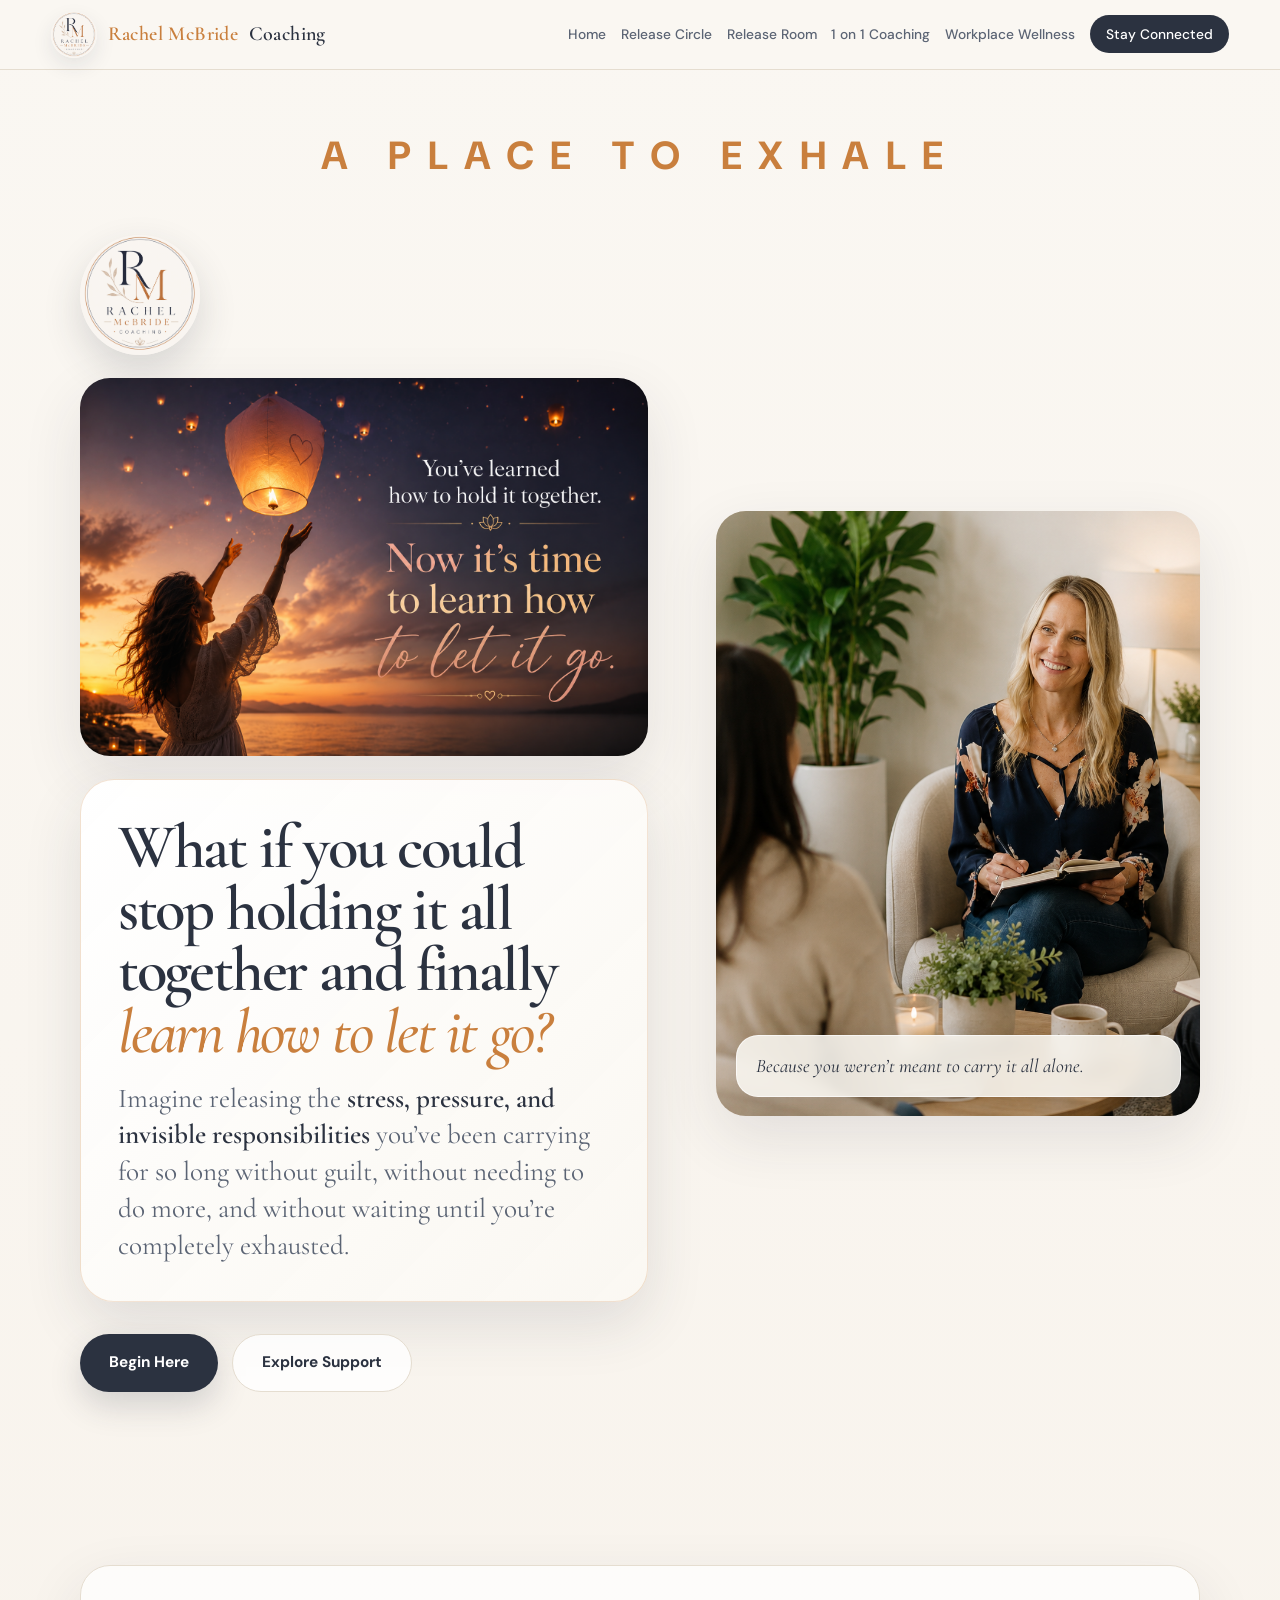
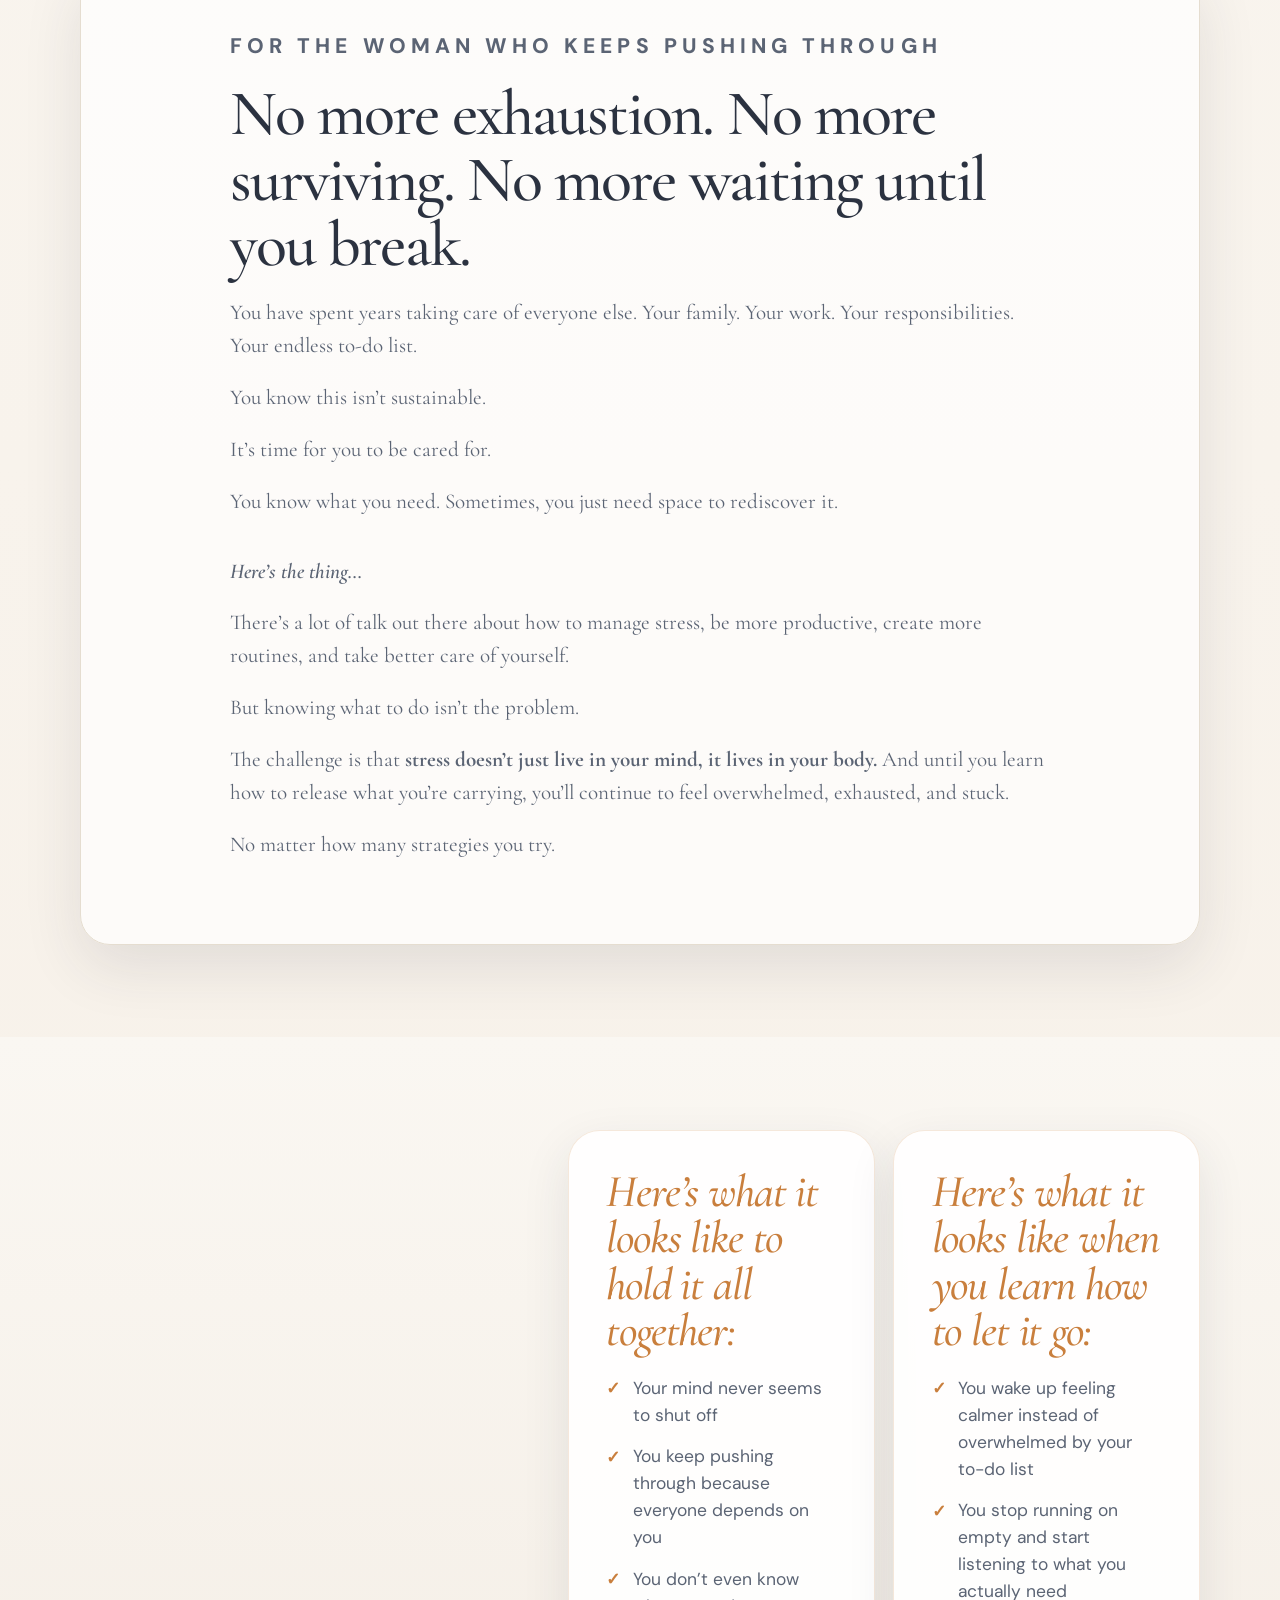
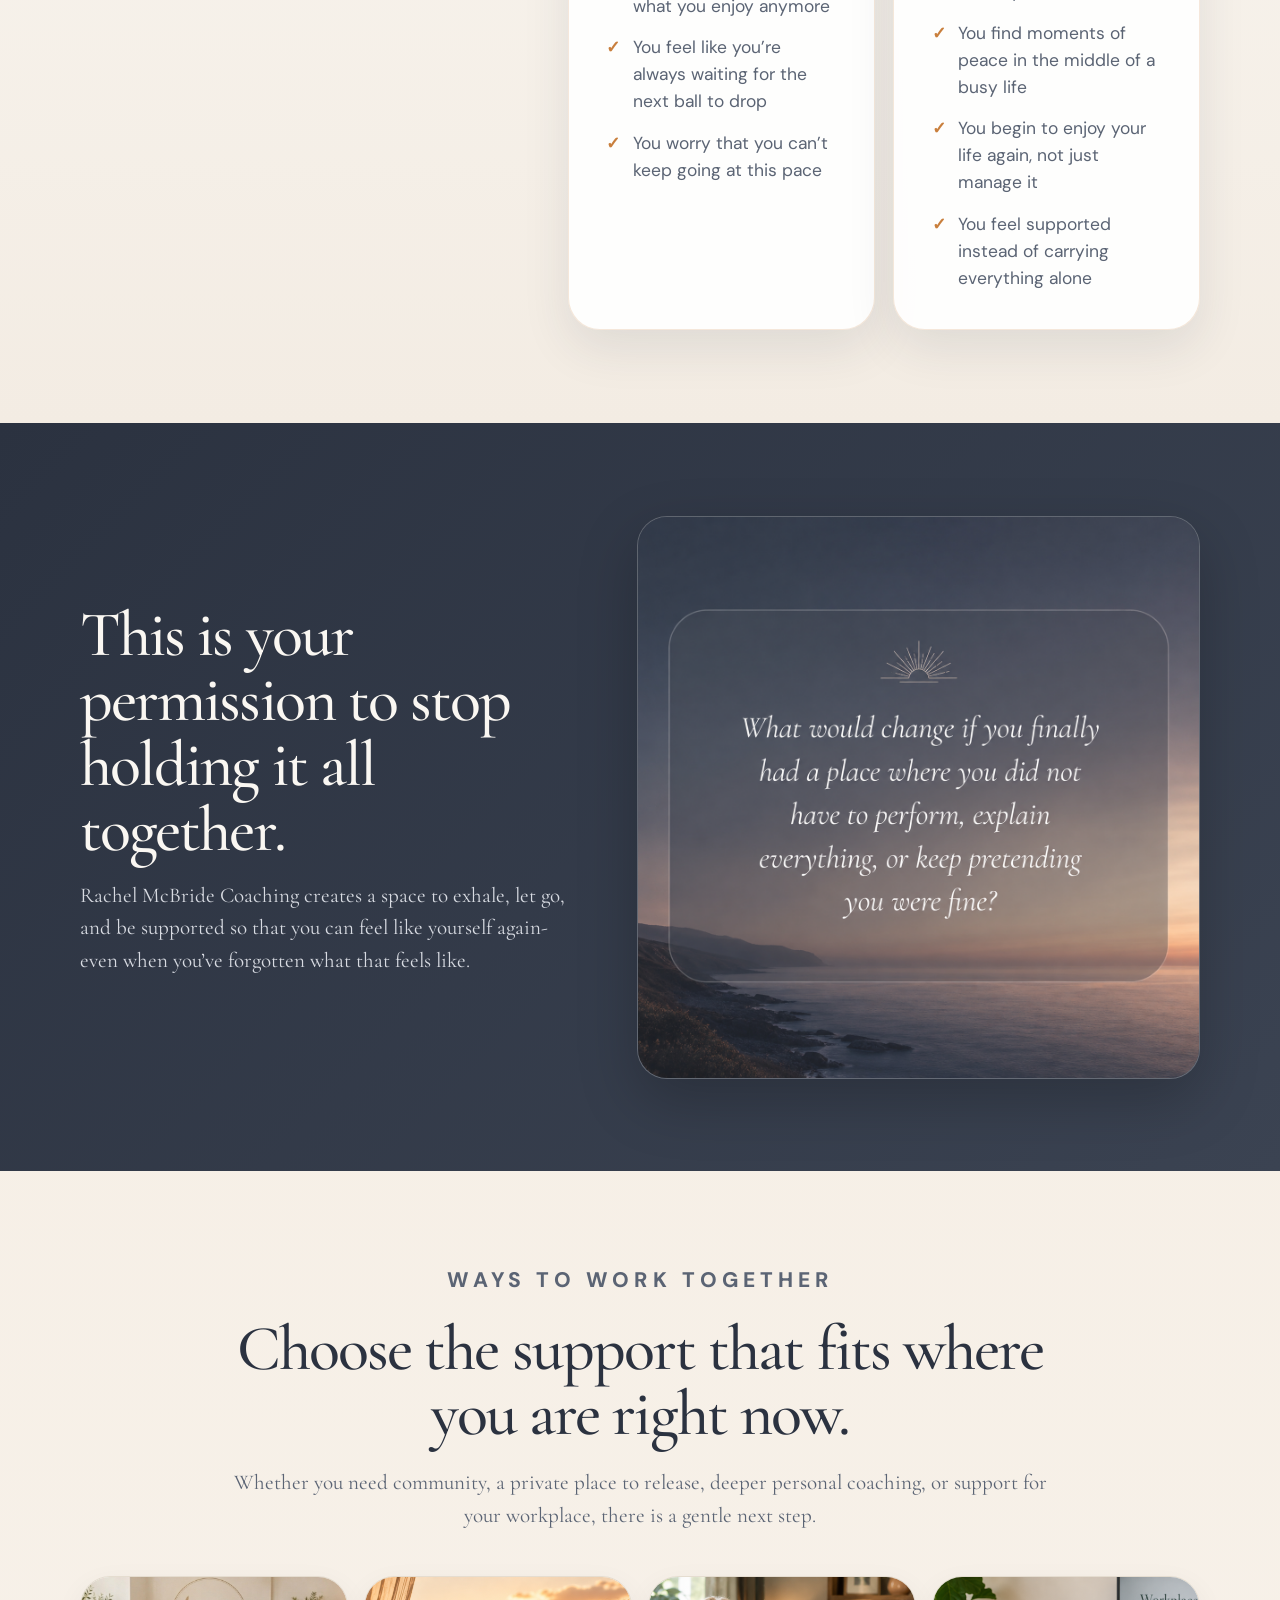
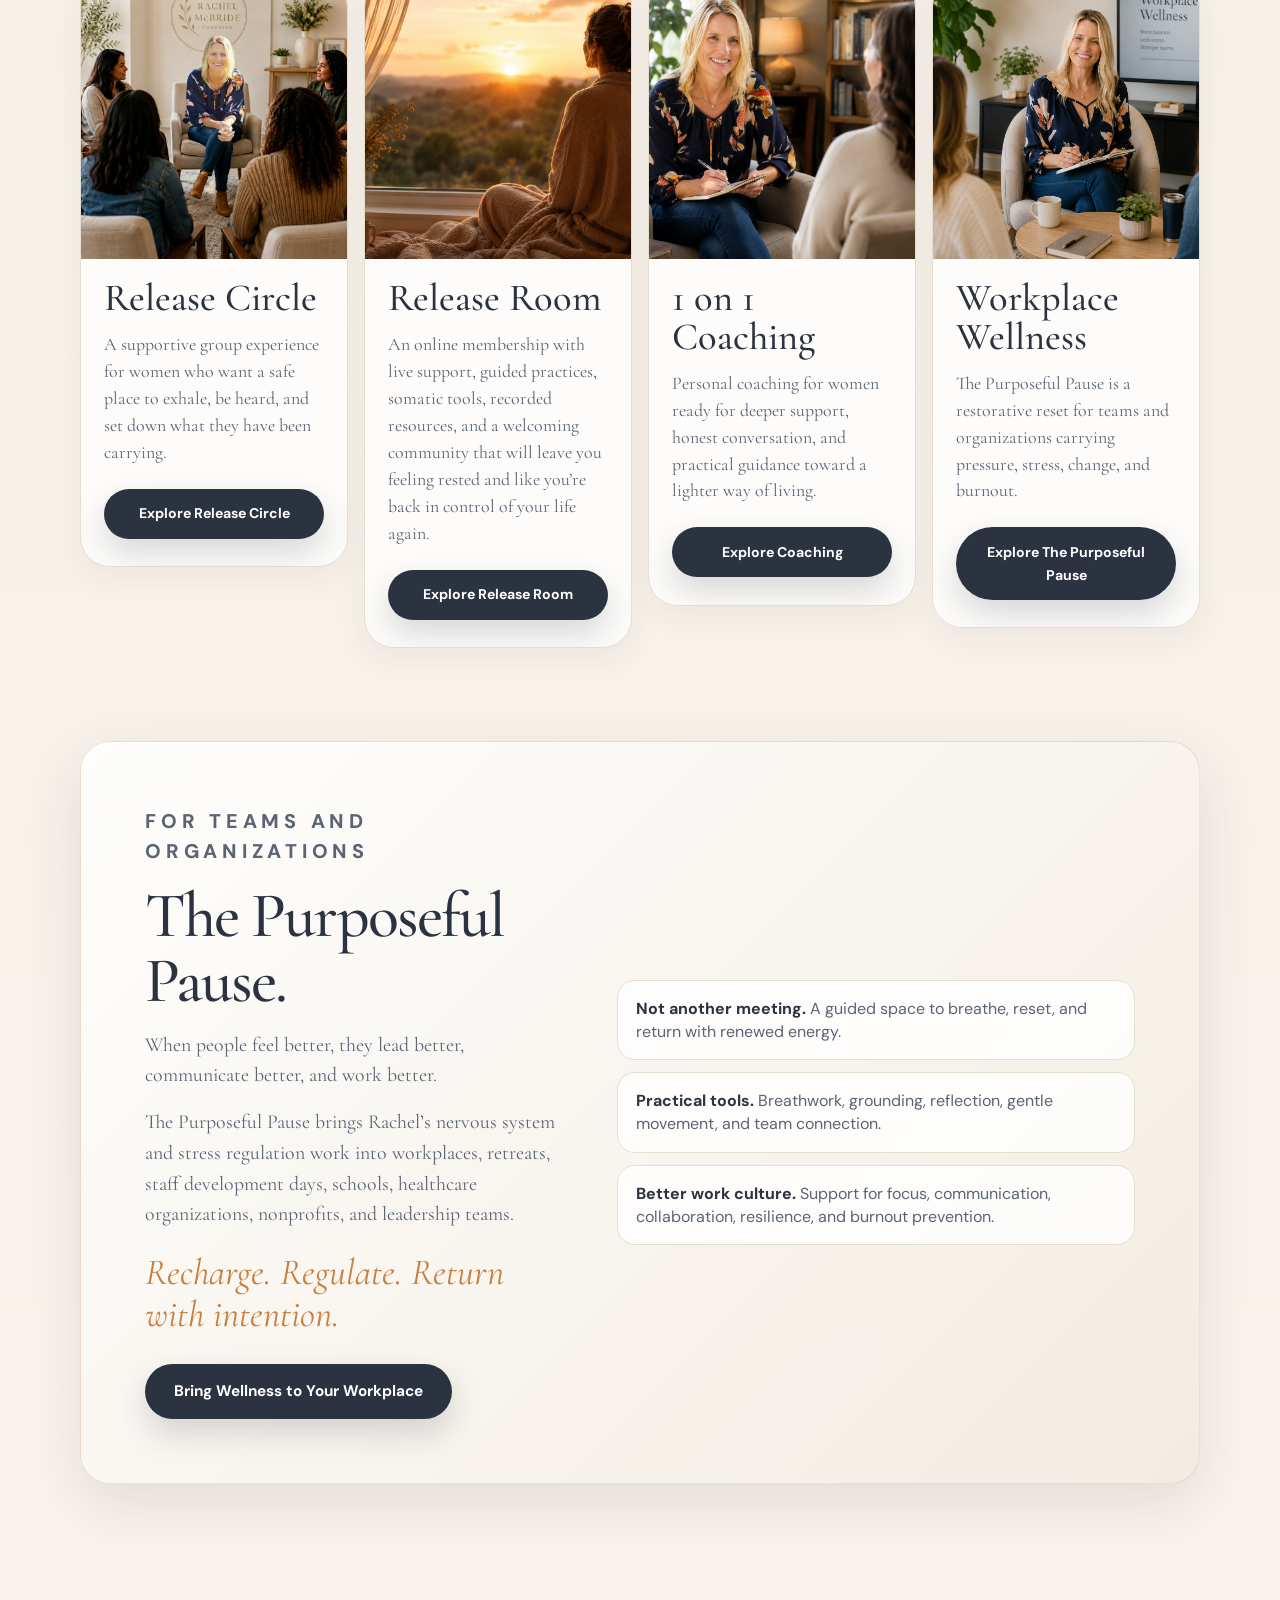
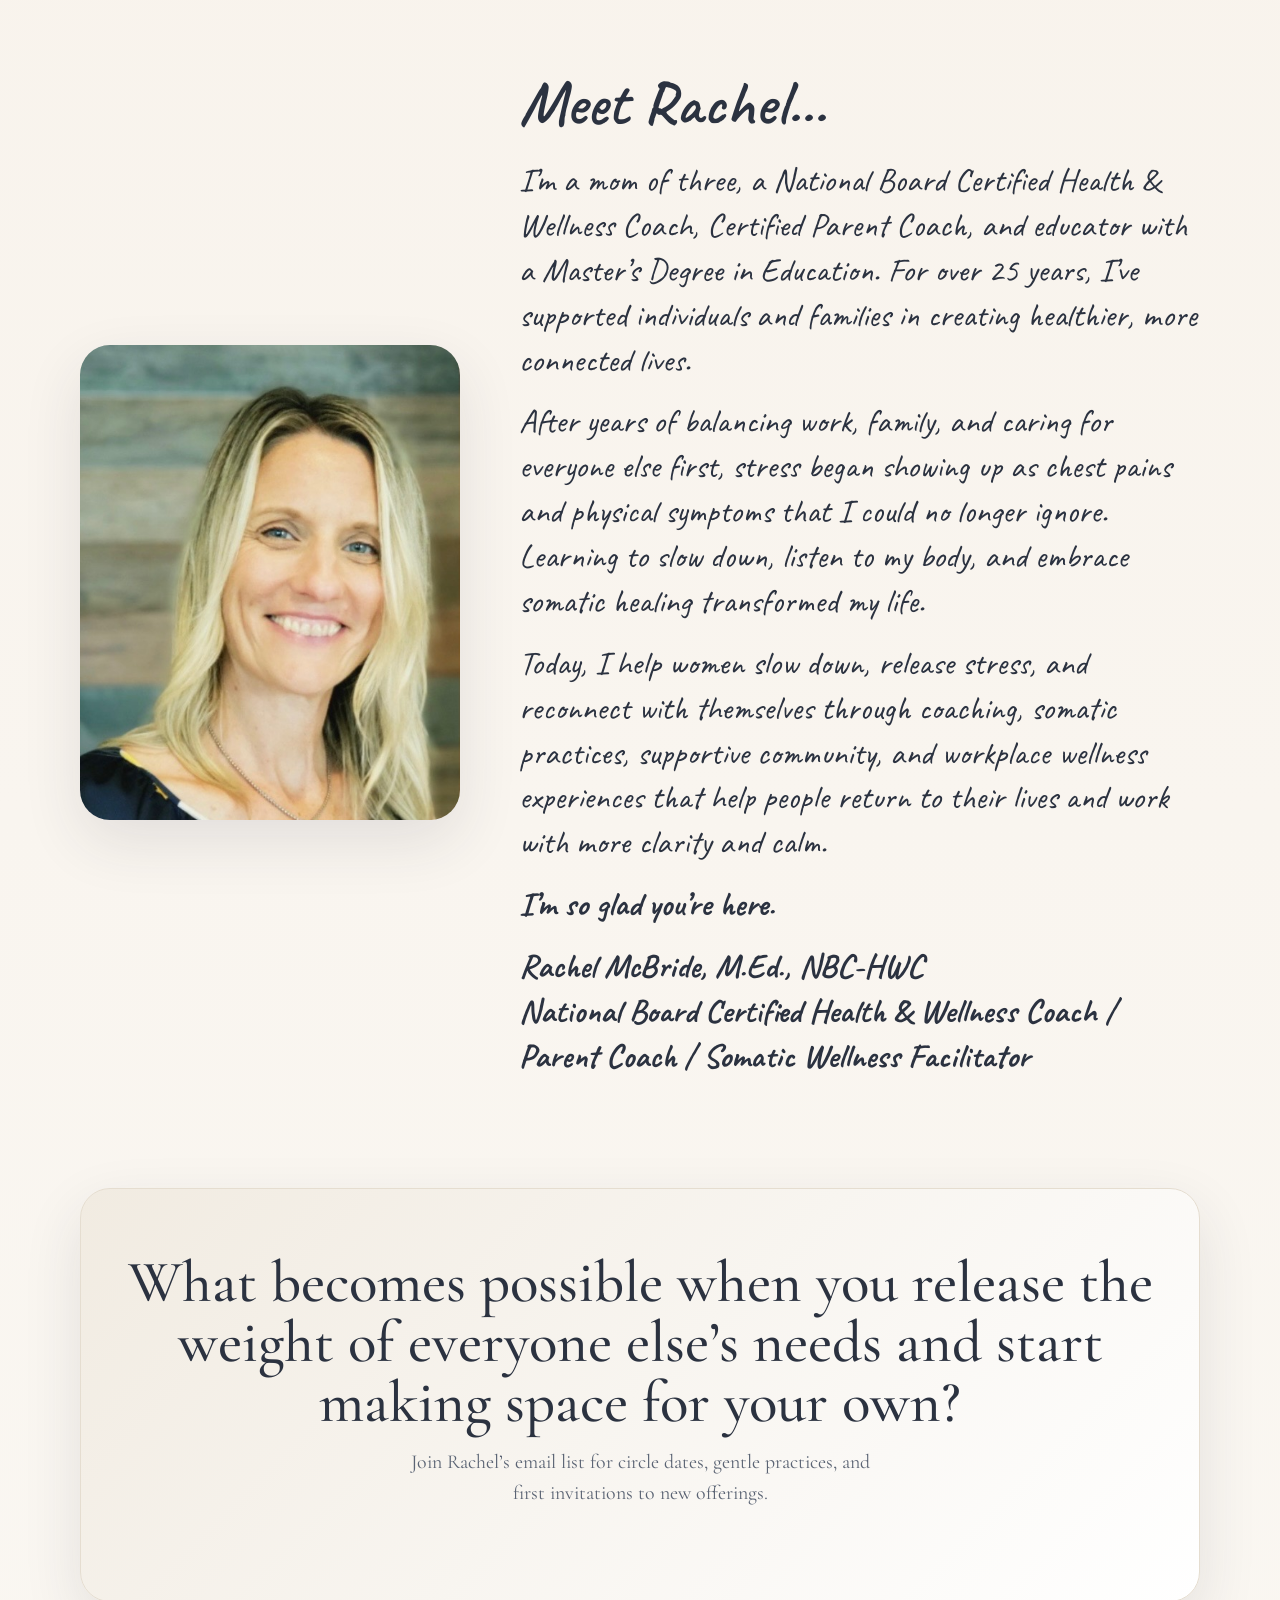
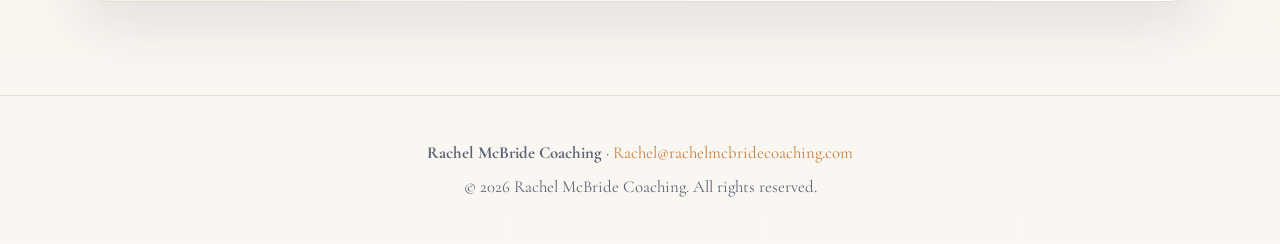
==== commit 8dc236df: "Blend Purposeful Pause into homepage" ====
--- a/index.html
+++ b/index.html
@@ -4,28 +4,131 @@
   <meta charset="UTF-8" />
   <meta name="viewport" content="width=device-width, initial-scale=1.0" />
   <title>Rachel McBride Coaching | Stress &amp; Nervous System Coach</title>
-  <meta name="description" content="Rachel McBride Coaching helps parents, educators, and high-achieving women regulate stress, reconnect with themselves, and build calmer relationships through private coaching, circles, workshops, and The Release Room." />
+  <meta name="description" content="Rachel McBride Coaching helps women, parents, educators, and workplace teams regulate stress, reconnect with themselves, and build calmer relationships through private coaching, circles, workshops, workplace wellness, and The Release Room." />
   <meta name="robots" content="index, follow" />
   <link rel="canonical" href="https://rachelmcbridecoaching.com/" />
   <meta property="og:title" content="Rachel McBride Coaching | Stress &amp; Nervous System Coach" />
-  <meta property="og:description" content="Rachel McBride Coaching helps parents, educators, and high-achieving women regulate stress, reconnect with themselves, and build calmer relationships through private coaching, circles, workshops, and The Release Room." />
+  <meta property="og:description" content="Rachel McBride Coaching helps women, parents, educators, and workplace teams regulate stress, reconnect with themselves, and build calmer relationships through private coaching, circles, workshops, workplace wellness, and The Release Room." />
   <meta property="og:type" content="website" />
   <meta property="og:url" content="https://rachelmcbridecoaching.com/" />
   <meta property="og:site_name" content="Rachel McBride Coaching" />
   <meta property="og:image" content="https://rachelmcbridecoaching.com/965AB0F1-0DFF-4C79-AC5D-239E5E1C36E9.png" />
   <meta name="twitter:card" content="summary_large_image" />
   <meta name="twitter:title" content="Rachel McBride Coaching | Stress &amp; Nervous System Coach" />
-  <meta name="twitter:description" content="Rachel McBride Coaching helps parents, educators, and high-achieving women regulate stress, reconnect with themselves, and build calmer relationships through private coaching, circles, workshops, and The Release Room." />
+  <meta name="twitter:description" content="Rachel McBride Coaching helps women, parents, educators, and workplace teams regulate stress, reconnect with themselves, and build calmer relationships through private coaching, circles, workshops, workplace wellness, and The Release Room." />
   <meta name="twitter:image" content="https://rachelmcbridecoaching.com/965AB0F1-0DFF-4C79-AC5D-239E5E1C36E9.png" />
   <link rel="preconnect" href="https://fonts.googleapis.com">
   <link rel="preconnect" href="https://fonts.gstatic.com" crossorigin>
   <link href="https://fonts.googleapis.com/css2?family=Cormorant+Garamond:ital,wght@0,400;0,500;0,600;1,400&family=DM+Sans:wght@300;400;500;600;700&display=swap" rel="stylesheet">
   <link href="https://fonts.googleapis.com/css2?family=Caveat:wght@500;600;700&display=swap" rel="stylesheet">
   <script type="application/ld+json">
-    {"@context":"https://schema.org","@type":"ProfessionalService","name":"Rachel McBride Coaching","url":"https://rachelmcbridecoaching.com/","description":"Rachel McBride Coaching helps parents, educators, and high-achieving women regulate stress, reconnect with themselves, and build calmer relationships through private coaching, circles, workshops, and The Release Room.","founder":{"@type":"Person","name":"Rachel McBride","jobTitle":"Stress and nervous system coach"},"areaServed":"United States","serviceType":["Private coaching","Nervous system coaching","Stress regulation coaching","Release circles","Workplace wellness workshops","The Release Room membership"]}
+    {"@context":"https://schema.org","@type":"ProfessionalService","name":"Rachel McBride Coaching","url":"https://rachelmcbridecoaching.com/","description":"Rachel McBride Coaching helps women, parents, educators, and workplace teams regulate stress, reconnect with themselves, and build calmer relationships through private coaching, circles, workshops, workplace wellness, and The Release Room.","founder":{"@type":"Person","name":"Rachel McBride","jobTitle":"Stress and nervous system coach"},"areaServed":"United States","serviceType":["Private coaching","Nervous system coaching","Stress regulation coaching","Release circles","Workplace wellness workshops","The Purposeful Pause","The Release Room membership"]}
   </script>
   <style>
-    :root{--ink:#2b3240;--ink-soft:#5b6474;--cream:#faf7f2;--white:#fff;--sand:#f1ebe1;--glow:#e8a05c;--glow-deep:#c97f3d;--line:#e5ddd0;--radius:30px;--shadow:0 22px 60px rgba(43,50,64,.11);--display:'Cormorant Garamond',serif;--body:'Cormorant Garamond',serif;--ui:'DM Sans',sans-serif;--script:'Caveat',cursive}*{margin:0;padding:0;box-sizing:border-box}html{scroll-behavior:smooth}body{font-family:var(--body);color:var(--ink);background:linear-gradient(180deg,#faf7f2 0%,#f6efe6 50%,#faf7f2 100%);line-height:1.65;overflow-x:hidden}img{max-width:100%;display:block}a{color:inherit}.container{width:min(1120px,92%);margin:0 auto}.site-nav{position:sticky;top:0;z-index:50;background:rgba(250,247,242,.94);backdrop-filter:blur(14px);border-bottom:1px solid var(--line)}.nav-inner{width:min(1180px,92%);margin:0 auto;display:flex;align-items:center;justify-content:space-between;gap:1rem;padding:.72rem 0}.nav-logo{font-family:var(--display);font-size:1.25rem;font-weight:600;text-decoration:none;letter-spacing:.02em;display:flex;align-items:center;gap:.65rem;white-space:nowrap;line-height:1.05}.logo-mark{width:46px;height:46px;border-radius:50%;object-fit:cover;box-shadow:0 8px 20px rgba(43,50,64,.1);flex:0 0 auto}.nav-logo span{color:var(--glow-deep)}.nav-toggle{display:none;background:var(--white);border:1px solid var(--line);border-radius:14px;padding:.55rem .85rem;font-family:var(--ui);font-size:.9rem;color:var(--ink);cursor:pointer}.nav-links{display:flex;gap:.92rem;list-style:none;align-items:center}.nav-links a{text-decoration:none;font-family:var(--ui);font-size:.86rem;font-weight:500;color:var(--ink-soft);transition:color .2s}.nav-links a:hover,.nav-links a:focus-visible{color:var(--glow-deep)}.nav-cta{background:var(--ink);color:var(--white)!important;padding:.62rem 1rem;border-radius:999px;font-weight:600}.btn{display:inline-flex;align-items:center;justify-content:center;text-align:center;text-decoration:none;font-family:var(--ui);font-weight:700;font-size:.96rem;padding:.95rem 1.8rem;border-radius:999px;min-height:50px;transition:transform .2s,background .2s,box-shadow .2s,border-color .2s}.btn-primary{background:var(--ink);color:var(--white);box-shadow:0 14px 32px rgba(43,50,64,.18)}.btn-primary:hover{background:var(--glow-deep);transform:translateY(-2px)}.btn-light{background:rgba(255,255,255,.82);color:var(--ink);border:1px solid var(--line)}.btn-light:hover{border-color:var(--glow);transform:translateY(-2px)}.eyebrow{font-family:var(--ui);font-size:.76rem;letter-spacing:.24em;text-transform:uppercase;color:var(--glow-deep);font-weight:800;margin-bottom:1rem}.hero-eyebrow{grid-column:1/-1;text-align:center;font-size:clamp(1.15rem,3.2vw,2.45rem);letter-spacing:.42em;margin:0 0 .7rem;color:var(--glow-deep)}.hero{padding:3.4rem 0 5rem}.hero-grid{display:grid;grid-template-columns:1.08fr .92fr;gap:2.2rem 4.3rem;align-items:center}.hero-mark{width:120px;height:120px;border-radius:50%;object-fit:cover;margin:0 0 1.4rem;box-shadow:0 16px 38px rgba(43,50,64,.16)}.hero-title-image{width:100%;border-radius:var(--radius);box-shadow:var(--shadow);margin:0 0 1.45rem}.hero-copy-card{background:linear-gradient(135deg,rgba(255,255,255,.96),rgba(250,247,242,.92));border:1px solid rgba(201,127,61,.22);border-radius:34px;padding:clamp(1.35rem,4vw,2.3rem);box-shadow:0 22px 58px rgba(43,50,64,.12);margin:0 0 1.55rem}.hero-copy-card .lead{font-family:var(--display);font-weight:600;font-size:clamp(2.15rem,4.9vw,4.15rem);line-height:.98;letter-spacing:-.035em;color:var(--ink);margin:0 0 1.1rem}.hero-copy-card .lead em{color:var(--glow-deep);font-style:italic;font-weight:500}.hero-copy-card .support{font-size:clamp(1.26rem,2.4vw,1.7rem);line-height:1.35;color:var(--ink-soft);margin:0}.hero-copy-card .support strong{color:var(--ink);font-weight:600}.hero-actions{display:flex;gap:.9rem;flex-wrap:wrap;margin-top:2rem}.hero-photo{border-radius:var(--radius);overflow:hidden;box-shadow:var(--shadow);background:var(--sand);position:relative}.hero-photo img{width:100%;height:100%;object-fit:cover;object-position:42% center;aspect-ratio:4/5}.hero-note{position:absolute;left:1.2rem;right:1.2rem;bottom:1.2rem;background:rgba(250,247,242,.88);backdrop-filter:blur(8px);border:1px solid rgba(255,255,255,.65);border-radius:22px;padding:1.1rem 1.2rem;box-shadow:0 12px 30px rgba(43,50,64,.12)}.hero-note p{font-size:1.2rem;line-height:1.25;color:var(--ink);margin:0;font-style:italic}.section{padding:5.8rem 0}.intro-panel{background:rgba(255,255,255,.72);border:1px solid var(--line);border-radius:var(--radius);box-shadow:var(--shadow);padding:clamp(2rem,5vw,4rem)}.copy-wide{max-width:820px;margin:0 auto}.copy-wide h2,.center h2{font-family:var(--display);font-weight:500;font-size:clamp(2.4rem,5vw,4.4rem);letter-spacing:-.03em;line-height:1.02;margin-bottom:1.2rem}.copy-wide p,.center p{color:var(--ink-soft);font-size:1.32rem;line-height:1.55;margin-bottom:1.2rem}.script-line{font-family:var(--display);font-style:italic;font-weight:600;color:var(--glow-deep);font-size:clamp(1.7rem,3vw,2.35rem);line-height:1.1;margin:2.3rem 0 1rem}.soft-shift{background:linear-gradient(180deg,#faf7f2 0%,#f3ece3 100%)}.shift-grid{display:grid;grid-template-columns:.82fr 1.18fr;gap:3rem;align-items:start}.checklist-card-grid{display:grid;grid-template-columns:1fr 1fr;gap:1.15rem}.checklist-card{background:rgba(255,255,255,.9);border:1px solid rgba(201,127,61,.18);border-radius:32px;padding:clamp(1.45rem,3.5vw,2.35rem);box-shadow:0 18px 48px rgba(43,50,64,.10)}.checklist-card h3{font-family:var(--display);font-size:clamp(2rem,3.6vw,2.85rem);font-style:italic;font-weight:500;line-height:1.02;letter-spacing:-.025em;color:var(--glow-deep);margin-bottom:1.25rem}.checklist-card ul{list-style:none;display:grid;gap:.9rem;margin:0;padding:0}.checklist-card li{position:relative;padding-left:1.65rem;font-family:var(--ui);font-size:clamp(1rem,1.6vw,1.09rem);line-height:1.55;color:var(--ink-soft)}.checklist-card li::before{content:'✓';position:absolute;left:0;top:.02rem;color:var(--glow-deep);font-weight:800}.contrast{background:linear-gradient(135deg,#2b3240,#3b4352);color:var(--cream)}.contrast .container{display:grid;grid-template-columns:.95fr 1.05fr;gap:3rem;align-items:center}.contrast h2{font-family:var(--display);font-size:clamp(2.6rem,5vw,4.7rem);font-weight:500;letter-spacing:-.03em;line-height:1.02;margin-bottom:1rem}.contrast p{font-size:1.32rem;line-height:1.55;color:#d8dbe2;margin-bottom:1rem}.contrast-graphic{border-radius:var(--radius);overflow:hidden;box-shadow:0 22px 60px rgba(0,0,0,.22);border:1px solid rgba(255,255,255,.16);background:rgba(250,247,242,.08)}.contrast-graphic img{width:100%;height:auto;display:block}.center{text-align:center;max-width:850px;margin:0 auto}.offers{display:grid;grid-template-columns:repeat(4,1fr);gap:1rem;margin-top:2.8rem;align-items:start}.offer-card{background:rgba(255,255,255,.8);border:1px solid var(--line);border-radius:var(--radius);padding:0 0 1.7rem;box-shadow:0 10px 30px rgba(43,50,64,.06);display:flex;flex-direction:column;min-height:0;overflow:hidden}.offer-card img{width:100%;height:clamp(210px,22vw,300px);object-fit:cover;object-position:center 34%;margin-bottom:1.3rem}.offer-card:nth-child(1) img{object-position:center 28%}.offer-card:nth-child(2) img{object-position:center 48%}.offer-card:nth-child(3) img{object-position:center 18%}.offer-card:nth-child(4) img{object-position:center 35%}.offer-card h3{font-family:var(--display);font-weight:500;font-size:clamp(1.85rem,3vw,2.55rem);line-height:1;margin:0 1.45rem .85rem}.offer-card p{color:var(--ink-soft);font-size:1.12rem;line-height:1.5;margin:0 1.45rem 1.45rem}.offer-card .btn{margin:0 1.45rem 0;padding:.82rem 1.25rem;font-size:.88rem}.meet{display:grid;grid-template-columns:.72fr 1.28fr;gap:3.5rem;align-items:center}.meet-photo{border-radius:var(--radius);overflow:hidden;box-shadow:var(--shadow);max-width:380px;background:var(--sand)}.meet-photo img{width:100%;object-fit:cover;object-position:center top;aspect-ratio:4/5}.meet h2{font-family:var(--script);font-weight:600;font-size:clamp(2.4rem,5vw,4rem);line-height:1.05;margin-bottom:1.3rem;color:var(--ink)}.meet p{font-family:var(--script);color:var(--ink);margin-bottom:1.05rem;max-width:64ch;font-size:clamp(1.55rem,2.6vw,2.15rem);line-height:1.35}.meet .signature{font-weight:700}.signup{background:linear-gradient(135deg,#f1ebe1,#ffffff);color:var(--ink);text-align:center;border:1px solid var(--line);border-radius:var(--radius);padding:4rem 2rem;box-shadow:var(--shadow)}.signup h2{font-family:var(--display);font-weight:500;font-size:clamp(2.25rem,4.6vw,3.7rem);line-height:1.02;margin-bottom:.85rem}.signup p{color:var(--ink-soft);max-width:54ch;margin:0 auto 1.8rem;font-size:1.24rem;line-height:1.55}.signup-form,.signup .ml-embedded{display:flex;gap:.75rem;max-width:560px;margin:0 auto;flex-wrap:wrap;justify-content:center}.signup-form input{flex:1;min-width:230px;padding:.95rem 1.2rem;border-radius:999px;border:1px solid var(--line);background:var(--white);color:var(--ink);font-family:var(--ui);font-size:.95rem}.signup-form button{border:none;cursor:pointer;font-family:var(--ui);background:var(--ink);color:var(--white)}.signup .ml-form-embedWrapper{background:transparent!important;border:none!important;box-shadow:none!important;max-width:560px!important;width:100%!important;margin:0 auto!important}.signup .ml-form-embedBody,.signup .ml-form-successBody{padding:0!important}.signup .ml-form-embedContent{display:none!important}.signup .ml-form-formContent{display:flex!important;gap:.75rem!important;align-items:center!important;justify-content:center!important;flex-wrap:wrap!important}.signup .ml-form-fieldRow{flex:1 1 230px!important;margin:0!important;padding:0!important}.signup .ml-field-group{margin:0!important}.signup .ml-form-embedSubmit{margin:0!important;padding:0!important;flex:0 1 auto!important}.signup .ml-form-embedSubmit button,.signup .ml-form-embedSubmit button.primary{border:none!important;cursor:pointer!important;font-family:var(--ui)!important;background:var(--ink)!important;color:var(--white)!important;border-radius:999px!important;min-height:50px!important;padding:.95rem 1.8rem!important;font-weight:700!important;font-size:.96rem!important;width:auto!important}.signup .ml-form-embedWrapper input,.signup .ml-form-embedWrapper input[type=email]{width:100%!important;min-height:50px!important;padding:.95rem 1.2rem!important;border-radius:999px!important;border:1px solid var(--line)!important;background:var(--white)!important;color:var(--ink)!important;font-family:var(--ui)!important;font-size:.95rem!important}footer{border-top:1px solid var(--line);padding:2.7rem 0;text-align:center;color:var(--ink-soft);font-size:1.05rem}footer a{color:var(--glow-deep);text-decoration:none}.fade{opacity:0;transform:translateY(18px);transition:opacity .7s ease,transform .7s ease}.fade.in{opacity:1;transform:none}@media(max-width:1050px){.offers{grid-template-columns:1fr;gap:1.5rem}.offer-card img{height:320px}.checklist-card-grid{grid-template-columns:1fr}}@media(max-width:880px){.nav-toggle{display:block}.nav-logo{font-size:1.02rem;gap:.5rem;max-width:68vw;overflow:hidden;text-overflow:ellipsis}.logo-mark{width:38px;height:38px}.nav-links{display:none;position:absolute;top:100%;left:0;right:0;background:rgba(250,247,242,.98);flex-direction:column;align-items:center;padding:1.25rem 6%;gap:.85rem;border-bottom:1px solid var(--line);box-shadow:var(--shadow)}.nav-links.open{display:flex}.nav-links a{font-size:1rem;width:min(100%,380px);text-align:center;padding:.4rem 0}.nav-links .nav-cta{padding:.8rem 1.2rem}.hero{padding:1.6rem 0 3.8rem}.hero-grid,.shift-grid,.contrast .container,.meet{grid-template-columns:1fr;gap:2.2rem;text-align:center}.hero-photo{order:-1;width:min(390px,100%);margin:0 auto}.hero-actions{justify-content:center}.hero-actions .btn{width:min(100%,390px)}.hero-mark{margin-left:auto;margin-right:auto}.section{padding:4rem 0}.offers{grid-template-columns:1fr}.offer-card img{height:225px}.signup-form .btn,.signup-form input,.signup .ml-form-embedSubmit,.signup .ml-form-embedSubmit button,.signup .ml-form-fieldRow{width:100%!important;min-width:0!important}.contrast .container{text-align:left}}@media(prefers-reduced-motion:reduce){.fade{opacity:1;transform:none;transition:none}html{scroll-behavior:auto}}
+    :root{--ink:#2b3240;--ink-soft:#5b6474;--cream:#faf7f2;--white:#fff;--sand:#f1ebe1;--glow:#e8a05c;--glow-deep:#c97f3d;--line:#e5ddd0;--radius:30px;--shadow:0 22px 60px rgba(43,50,64,.11);--display:'Cormorant Garamond',serif;--body:'Cormorant Garamond',serif;--ui:'DM Sans',sans-serif;--script:'Caveat',cursive}
+    *{margin:0;padding:0;box-sizing:border-box}
+    html{scroll-behavior:smooth}
+    body{font-family:var(--body);color:var(--ink);background:linear-gradient(180deg,#faf7f2 0%,#f6efe6 50%,#faf7f2 100%);line-height:1.65;overflow-x:hidden}
+    img{max-width:100%;display:block}
+    a{color:inherit}
+    .container{width:min(1120px,92%);margin:0 auto}
+    .site-nav{position:sticky;top:0;z-index:50;background:rgba(250,247,242,.94);backdrop-filter:blur(14px);border-bottom:1px solid var(--line)}
+    .nav-inner{width:min(1180px,92%);margin:0 auto;display:flex;align-items:center;justify-content:space-between;gap:1rem;padding:.72rem 0}
+    .nav-logo{font-family:var(--display);font-size:1.25rem;font-weight:600;text-decoration:none;letter-spacing:.02em;display:flex;align-items:center;gap:.65rem;white-space:nowrap;line-height:1.05}
+    .logo-mark{width:46px;height:46px;border-radius:50%;object-fit:cover;box-shadow:0 8px 20px rgba(43,50,64,.1);flex:0 0 auto}
+    .nav-logo span{color:var(--glow-deep)}
+    .nav-toggle{display:none;background:var(--white);border:1px solid var(--line);border-radius:14px;padding:.55rem .85rem;font-family:var(--ui);font-size:.9rem;color:var(--ink);cursor:pointer}
+    .nav-links{display:flex;gap:.92rem;list-style:none;align-items:center}
+    .nav-links a{text-decoration:none;font-family:var(--ui);font-size:.86rem;font-weight:500;color:var(--ink-soft);transition:color .2s}
+    .nav-links a:hover,.nav-links a:focus-visible{color:var(--glow-deep)}
+    .nav-cta{background:var(--ink);color:var(--white)!important;padding:.62rem 1rem;border-radius:999px;font-weight:600}
+    .btn{display:inline-flex;align-items:center;justify-content:center;text-align:center;text-decoration:none;font-family:var(--ui);font-weight:700;font-size:.96rem;padding:.95rem 1.8rem;border-radius:999px;min-height:50px;transition:transform .2s,background .2s,box-shadow .2s,border-color .2s}
+    .btn-primary{background:var(--ink);color:var(--white);box-shadow:0 14px 32px rgba(43,50,64,.18)}
+    .btn-primary:hover{background:var(--glow-deep);transform:translateY(-2px)}
+    .btn-light{background:rgba(255,255,255,.82);color:var(--ink);border:1px solid var(--line)}
+    .btn-light:hover{border-color:var(--glow);transform:translateY(-2px)}
+    .eyebrow{font-family:var(--ui);font-size:.76rem;letter-spacing:.24em;text-transform:uppercase;color:var(--glow-deep);font-weight:800;margin-bottom:1rem}
+    .hero-eyebrow{grid-column:1/-1;text-align:center;font-size:clamp(1.15rem,3.2vw,2.45rem);letter-spacing:.42em;margin:0 0 .7rem;color:var(--glow-deep)}
+    .hero{padding:3.4rem 0 5rem}
+    .hero-grid{display:grid;grid-template-columns:1.08fr .92fr;gap:2.2rem 4.3rem;align-items:center}
+    .hero-mark{width:120px;height:120px;border-radius:50%;object-fit:cover;margin:0 0 1.4rem;box-shadow:0 16px 38px rgba(43,50,64,.16)}
+    .hero-title-image{width:100%;border-radius:var(--radius);box-shadow:var(--shadow);margin:0 0 1.45rem}
+    .hero-copy-card{background:linear-gradient(135deg,rgba(255,255,255,.96),rgba(250,247,242,.92));border:1px solid rgba(201,127,61,.22);border-radius:34px;padding:clamp(1.35rem,4vw,2.3rem);box-shadow:0 22px 58px rgba(43,50,64,.12);margin:0 0 1.55rem}
+    .hero-copy-card .lead{font-family:var(--display);font-weight:600;font-size:clamp(2.15rem,4.9vw,4.15rem);line-height:.98;letter-spacing:-.035em;color:var(--ink);margin:0 0 1.1rem}
+    .hero-copy-card .lead em{color:var(--glow-deep);font-style:italic;font-weight:500}
+    .hero-copy-card .support{font-size:clamp(1.26rem,2.4vw,1.7rem);line-height:1.35;color:var(--ink-soft);margin:0}
+    .hero-copy-card .support strong{color:var(--ink);font-weight:600}
+    .hero-actions{display:flex;gap:.9rem;flex-wrap:wrap;margin-top:2rem}
+    .hero-photo{border-radius:var(--radius);overflow:hidden;box-shadow:var(--shadow);background:var(--sand);position:relative}
+    .hero-photo img{width:100%;height:100%;object-fit:cover;object-position:42% center;aspect-ratio:4/5}
+    .hero-note{position:absolute;left:1.2rem;right:1.2rem;bottom:1.2rem;background:rgba(250,247,242,.88);backdrop-filter:blur(8px);border:1px solid rgba(255,255,255,.65);border-radius:22px;padding:1.1rem 1.2rem;box-shadow:0 12px 30px rgba(43,50,64,.12)}
+    .hero-note p{font-size:1.2rem;line-height:1.25;color:var(--ink);margin:0;font-style:italic}
+    .section{padding:5.8rem 0}
+    .intro-panel{background:rgba(255,255,255,.72);border:1px solid var(--line);border-radius:var(--radius);box-shadow:var(--shadow);padding:clamp(2rem,5vw,4rem)}
+    .copy-wide{max-width:820px;margin:0 auto}
+    .copy-wide h2,.center h2{font-family:var(--display);font-weight:500;font-size:clamp(2.4rem,5vw,4.4rem);letter-spacing:-.03em;line-height:1.02;margin-bottom:1.2rem}
+    .copy-wide p,.center p{color:var(--ink-soft);font-size:1.32rem;line-height:1.55;margin-bottom:1.2rem}
+    .script-line{font-family:var(--display);font-style:italic;font-weight:600;color:var(--glow-deep);font-size:clamp(1.7rem,3vw,2.35rem);line-height:1.1;margin:2.3rem 0 1rem}
+    .soft-shift{background:linear-gradient(180deg,#faf7f2 0%,#f3ece3 100%)}
+    .shift-grid{display:grid;grid-template-columns:.82fr 1.18fr;gap:3rem;align-items:start}
+    .checklist-card-grid{display:grid;grid-template-columns:1fr 1fr;gap:1.15rem}
+    .checklist-card{background:rgba(255,255,255,.9);border:1px solid rgba(201,127,61,.18);border-radius:32px;padding:clamp(1.45rem,3.5vw,2.35rem);box-shadow:0 18px 48px rgba(43,50,64,.10)}
+    .checklist-card h3{font-family:var(--display);font-size:clamp(2rem,3.6vw,2.85rem);font-style:italic;font-weight:500;line-height:1.02;letter-spacing:-.025em;color:var(--glow-deep);margin-bottom:1.25rem}
+    .checklist-card ul{list-style:none;display:grid;gap:.9rem;margin:0;padding:0}
+    .checklist-card li{position:relative;padding-left:1.65rem;font-family:var(--ui);font-size:clamp(1rem,1.6vw,1.09rem);line-height:1.55;color:var(--ink-soft)}
+    .checklist-card li::before{content:'✓';position:absolute;left:0;top:.02rem;color:var(--glow-deep);font-weight:800}
+    .contrast{background:linear-gradient(135deg,#2b3240,#3b4352);color:var(--cream)}
+    .contrast .container{display:grid;grid-template-columns:.95fr 1.05fr;gap:3rem;align-items:center}
+    .contrast h2{font-family:var(--display);font-size:clamp(2.6rem,5vw,4.7rem);font-weight:500;letter-spacing:-.03em;line-height:1.02;margin-bottom:1rem}
+    .contrast p{font-size:1.32rem;line-height:1.55;color:#d8dbe2;margin-bottom:1rem}
+    .contrast-graphic{border-radius:var(--radius);overflow:hidden;box-shadow:0 22px 60px rgba(0,0,0,.22);border:1px solid rgba(255,255,255,.16);background:rgba(250,247,242,.08)}
+    .contrast-graphic img{width:100%;height:auto;display:block}
+    .center{text-align:center;max-width:850px;margin:0 auto}
+    .offers{display:grid;grid-template-columns:repeat(4,1fr);gap:1rem;margin-top:2.8rem;align-items:start}
+    .offer-card{background:rgba(255,255,255,.8);border:1px solid var(--line);border-radius:var(--radius);padding:0 0 1.7rem;box-shadow:0 10px 30px rgba(43,50,64,.06);display:flex;flex-direction:column;min-height:0;overflow:hidden}
+    .offer-card img{width:100%;height:clamp(210px,22vw,300px);object-fit:cover;object-position:center 34%;margin-bottom:1.3rem}
+    .offer-card:nth-child(1) img{object-position:center 28%}
+    .offer-card:nth-child(2) img{object-position:center 48%}
+    .offer-card:nth-child(3) img{object-position:center 18%}
+    .offer-card:nth-child(4) img{object-position:center 35%}
+    .offer-card h3{font-family:var(--display);font-weight:500;font-size:clamp(1.85rem,3vw,2.55rem);line-height:1;margin:0 1.45rem .85rem}
+    .offer-card p{color:var(--ink-soft);font-size:1.12rem;line-height:1.5;margin:0 1.45rem 1.45rem}
+    .offer-card .btn{margin:auto 1.45rem 0;padding:.82rem 1.25rem;font-size:.88rem}
+    .workplace-mini{background:linear-gradient(135deg,rgba(255,255,255,.86),rgba(241,235,225,.92));border:1px solid rgba(201,127,61,.2);border-radius:var(--radius);box-shadow:var(--shadow);padding:clamp(2rem,5vw,4rem);display:grid;grid-template-columns:.9fr 1.1fr;gap:3rem;align-items:center}
+    .workplace-mini h2{font-family:var(--display);font-weight:500;font-size:clamp(2.45rem,5vw,4.25rem);letter-spacing:-.03em;line-height:1.02;margin-bottom:1rem}
+    .workplace-mini p{color:var(--ink-soft);font-size:1.24rem;line-height:1.55;margin-bottom:1rem}
+    .workplace-mini .purpose-line{font-family:var(--display);font-style:italic;color:var(--glow-deep);font-size:clamp(1.7rem,3vw,2.3rem);line-height:1.15;margin:1.35rem 0 1.7rem}
+    .mini-points{list-style:none;display:grid;gap:.75rem}
+    .mini-points li{background:rgba(255,255,255,.84);border:1px solid var(--line);border-radius:18px;padding:1rem 1.15rem;font-family:var(--ui);color:var(--ink-soft);line-height:1.45}
+    .mini-points strong{color:var(--ink)}
+    .meet{display:grid;grid-template-columns:.72fr 1.28fr;gap:3.5rem;align-items:center}
+    .meet-photo{border-radius:var(--radius);overflow:hidden;box-shadow:var(--shadow);max-width:380px;background:var(--sand)}
+    .meet-photo img{width:100%;object-fit:cover;object-position:center top;aspect-ratio:4/5}
+    .meet h2{font-family:var(--script);font-weight:600;font-size:clamp(2.4rem,5vw,4rem);line-height:1.05;margin-bottom:1.3rem;color:var(--ink)}
+    .meet p{font-family:var(--script);color:var(--ink);margin-bottom:1.05rem;max-width:64ch;font-size:clamp(1.55rem,2.6vw,2.15rem);line-height:1.35}
+    .meet .signature{font-weight:700}
+    .signup{background:linear-gradient(135deg,#f1ebe1,#ffffff);color:var(--ink);text-align:center;border:1px solid var(--line);border-radius:var(--radius);padding:4rem 2rem;box-shadow:var(--shadow)}
+    .signup h2{font-family:var(--display);font-weight:500;font-size:clamp(2.25rem,4.6vw,3.7rem);line-height:1.02;margin-bottom:.85rem}
+    .signup p{color:var(--ink-soft);max-width:54ch;margin:0 auto 1.8rem;font-size:1.24rem;line-height:1.55}
+    .signup-form,.signup .ml-embedded{display:flex;gap:.75rem;max-width:560px;margin:0 auto;flex-wrap:wrap;justify-content:center}
+    .signup-form input{flex:1;min-width:230px;padding:.95rem 1.2rem;border-radius:999px;border:1px solid var(--line);background:var(--white);color:var(--ink);font-family:var(--ui);font-size:.95rem}
+    .signup-form button{border:none;cursor:pointer;font-family:var(--ui);background:var(--ink);color:var(--white)}
+    .signup .ml-form-embedWrapper{background:transparent!important;border:none!important;box-shadow:none!important;max-width:560px!important;width:100%!important;margin:0 auto!important}
+    .signup .ml-form-embedBody,.signup .ml-form-successBody{padding:0!important}
+    .signup .ml-form-embedContent{display:none!important}
+    .signup .ml-form-formContent{display:flex!important;gap:.75rem!important;align-items:center!important;justify-content:center!important;flex-wrap:wrap!important}
+    .signup .ml-form-fieldRow{flex:1 1 230px!important;margin:0!important;padding:0!important}
+    .signup .ml-field-group{margin:0!important}
+    .signup .ml-form-embedSubmit{margin:0!important;padding:0!important;flex:0 1 auto!important}
+    .signup .ml-form-embedSubmit button,.signup .ml-form-embedSubmit button.primary{border:none!important;cursor:pointer!important;font-family:var(--ui)!important;background:var(--ink)!important;color:var(--white)!important;border-radius:999px!important;min-height:50px!important;padding:.95rem 1.8rem!important;font-weight:700!important;font-size:.96rem!important;width:auto!important}
+    .signup .ml-form-embedWrapper input,.signup .ml-form-embedWrapper input[type=email]{width:100%!important;min-height:50px!important;padding:.95rem 1.2rem!important;border-radius:999px!important;border:1px solid var(--line)!important;background:var(--white)!important;color:var(--ink)!important;font-family:var(--ui)!important;font-size:.95rem!important}
+    footer{border-top:1px solid var(--line);padding:2.7rem 0;text-align:center;color:var(--ink-soft);font-size:1.05rem}
+    footer a{color:var(--glow-deep);text-decoration:none}
+    .fade{opacity:0;transform:translateY(18px);transition:opacity .7s ease,transform .7s ease}
+    .fade.in{opacity:1;transform:none}
+    @media(max-width:1050px){.offers{grid-template-columns:1fr;gap:1.5rem}.offer-card img{height:320px}.checklist-card-grid{grid-template-columns:1fr}}
+    @media(max-width:880px){.nav-toggle{display:block}.nav-logo{font-size:1.02rem;gap:.5rem;max-width:68vw;overflow:hidden;text-overflow:ellipsis}.logo-mark{width:38px;height:38px}.nav-links{display:none;position:absolute;top:100%;left:0;right:0;background:rgba(250,247,242,.98);flex-direction:column;align-items:center;padding:1.25rem 6%;gap:.85rem;border-bottom:1px solid var(--line);box-shadow:var(--shadow)}.nav-links.open{display:flex}.nav-links a{font-size:1rem;width:min(100%,380px);text-align:center;padding:.4rem 0}.nav-links .nav-cta{padding:.8rem 1.2rem}.hero{padding:1.6rem 0 3.8rem}.hero-grid,.shift-grid,.contrast .container,.meet,.workplace-mini{grid-template-columns:1fr;gap:2.2rem;text-align:center}.hero-photo{order:-1;width:min(390px,100%);margin:0 auto}.hero-actions{justify-content:center}.hero-actions .btn{width:min(100%,390px)}.hero-mark{margin-left:auto;margin-right:auto}.section{padding:4rem 0}.offers{grid-template-columns:1fr}.offer-card img{height:225px}.mini-points li{text-align:left}.signup-form .btn,.signup-form input,.signup .ml-form-embedSubmit,.signup .ml-form-embedSubmit button,.signup .ml-form-fieldRow{width:100%!important;min-width:0!important}.contrast .container{text-align:left}}
+    @media(prefers-reduced-motion:reduce){.fade{opacity:1;transform:none;transition:none}html{scroll-behavior:auto}}
   </style>
   <!-- MailerLite Universal -->
   <script>
@@ -44,8 +147,9 @@
     <section class="section" id="story"><div class="container"><div class="intro-panel fade"><div class="copy-wide"><p class="eyebrow">For the woman who keeps pushing through</p><h2>No more exhaustion. No more surviving. No more waiting until you break.</h2><p>You have spent years taking care of everyone else. Your family. Your work. Your responsibilities. Your endless to-do list.</p><p>You know this isn’t sustainable.</p><p>It’s time for you to be cared for.</p><p>You know what you need. Sometimes, you just need space to rediscover it.</p><p class="script-line">Here’s the thing...</p><p>There’s a lot of talk out there about how to manage stress, be more productive, create more routines, and take better care of yourself.</p><p>But knowing what to do isn’t the problem.</p><p>The challenge is that <strong>stress doesn’t just live in your mind, it lives in your body.</strong> And until you learn how to release what you’re carrying, you’ll continue to feel overwhelmed, exhausted, and stuck.</p><p>No matter how many strategies you try.</p></div></div></div></section>
     <section class="section soft-shift"><div class="container shift-grid"><div></div><div class="checklist-card-grid"><article class="checklist-card fade"><h3>Here’s what it looks like to hold it all together:</h3><ul><li>Your mind never seems to shut off</li><li>You keep pushing through because everyone depends on you</li><li>You don’t even know what you enjoy anymore</li><li>You feel like you’re always waiting for the next ball to drop</li><li>You worry that you can’t keep going at this pace</li></ul></article><article class="checklist-card fade"><h3>Here’s what it looks like when you learn how to let it go:</h3><ul><li>You wake up feeling calmer instead of overwhelmed by your to-do list</li><li>You stop running on empty and start listening to what you actually need</li><li>You find moments of peace in the middle of a busy life</li><li>You begin to enjoy your life again, not just manage it</li><li>You feel supported instead of carrying everything alone</li></ul></article></div></div></section>
     <section class="section contrast"><div class="container"><div class="fade"><h2>This is your permission to stop holding it all together.</h2><p>Rachel McBride Coaching creates a space to exhale, let go, and be supported so that you can feel like yourself again- even when you’ve forgotten what that feels like.</p></div><div class="contrast-graphic fade"><img src="21E0CC62-48B1-4C0D-B504-0942BD6B93BE.png" alt="What would change if you finally had a place where you did not have to perform, explain everything, or keep pretending you were fine?"></div></div></section>
-    <section class="section" id="offers"><div class="container"><div class="center fade"><p class="eyebrow">Ways to work together</p><h2>Choose the support that fits where you are right now.</h2><p>Whether you need community, a private place to release, deeper personal coaching, or support for your workplace, there is a gentle next step.</p></div><div class="offers"><article class="offer-card fade"><img src="IMG_9840.jpeg" alt="Rachel leading a women's release circle"><h3>Release Circle</h3><p>A supportive group experience for women who want a safe place to exhale, be heard, and set down what they have been carrying.</p><a href="release-circles.html" class="btn btn-primary">Explore Release Circle</a></article><article class="offer-card fade"><img src="FD4D80D0-E9C8-477C-A4D3-7BF86F57EDDA.png" alt="A peaceful morning moment by the window"><h3>Release Room</h3><p>An online membership with live support, guided practices, somatic tools, recorded resources, and a welcoming community that will leave you feeling rested and like you’re back in control of your life again.</p><a href="release-room.html" class="btn btn-primary">Explore Release Room</a></article><article class="offer-card fade"><img src="C56E3669-8B2A-4B55-863E-A0DEF5C39338.png" alt="Rachel in a private 1 on 1 coaching session"><h3>1 on 1 Coaching</h3><p>Personal coaching for women ready for deeper support, honest conversation, and practical guidance toward a lighter way of living.</p><a href="private-coaching.html" class="btn btn-primary">Explore Coaching</a></article><article class="offer-card fade"><img src="03BC0461-5014-4877-AAA3-628863607252.png" alt="Rachel leading a workplace wellness session"><h3>Workplace Wellness</h3><p>Restorative wellness experiences for teams and organizations that are carrying pressure, stress, and burnout.</p><a href="workplace-wellness.html" class="btn btn-primary">Explore Workplace Wellness</a></article></div></div></section>
-    <section class="section"><div class="container meet"><div class="meet-photo fade"><img src="IMG_4101.jpeg" alt="Rachel McBride" /></div><div class="fade"><h2>Meet Rachel...</h2><p>I’m a mom of three, a National Board Certified Health & Wellness Coach, Certified Parent Coach, and educator with a Master’s Degree in Education. For over 25 years, I’ve supported individuals and families in creating healthier, more connected lives.</p><p>After years of balancing work, family, and caring for everyone else first, stress began showing up as chest pains and physical symptoms that I could no longer ignore. Learning to slow down, listen to my body, and embrace somatic healing transformed my life.</p><p>Today, I help women slow down, release stress, and reconnect with themselves through coaching, somatic practices, and supportive community. My hope is that you’ll find a space here where you feel seen, supported, and reminded that you don’t have to carry it all alone.</p><p class="signature">I’m so glad you’re here.</p><p class="signature">Rachel McBride, M.Ed., NBC-HWC<br>National Board Certified Health & Wellness Coach / Parent Coach / Somatic Wellness Facilitator</p></div></div></section>
+    <section class="section" id="offers"><div class="container"><div class="center fade"><p class="eyebrow">Ways to work together</p><h2>Choose the support that fits where you are right now.</h2><p>Whether you need community, a private place to release, deeper personal coaching, or support for your workplace, there is a gentle next step.</p></div><div class="offers"><article class="offer-card fade"><img src="IMG_9840.jpeg" alt="Rachel leading a women's release circle"><h3>Release Circle</h3><p>A supportive group experience for women who want a safe place to exhale, be heard, and set down what they have been carrying.</p><a href="release-circles.html" class="btn btn-primary">Explore Release Circle</a></article><article class="offer-card fade"><img src="FD4D80D0-E9C8-477C-A4D3-7BF86F57EDDA.png" alt="A peaceful morning moment by the window"><h3>Release Room</h3><p>An online membership with live support, guided practices, somatic tools, recorded resources, and a welcoming community that will leave you feeling rested and like you’re back in control of your life again.</p><a href="release-room.html" class="btn btn-primary">Explore Release Room</a></article><article class="offer-card fade"><img src="C56E3669-8B2A-4B55-863E-A0DEF5C39338.png" alt="Rachel in a private 1 on 1 coaching session"><h3>1 on 1 Coaching</h3><p>Personal coaching for women ready for deeper support, honest conversation, and practical guidance toward a lighter way of living.</p><a href="private-coaching.html" class="btn btn-primary">Explore Coaching</a></article><article class="offer-card fade"><img src="03BC0461-5014-4877-AAA3-628863607252.png" alt="Rachel leading a workplace wellness session"><h3>Workplace Wellness</h3><p>The Purposeful Pause is a restorative reset for teams and organizations carrying pressure, stress, change, and burnout.</p><a href="workplace-wellness.html" class="btn btn-primary">Explore The Purposeful Pause</a></article></div></div></section>
+    <section class="section" style="padding-top:0;"><div class="container"><div class="workplace-mini fade"><div><p class="eyebrow">For teams and organizations</p><h2>The Purposeful Pause.</h2><p>When people feel better, they lead better, communicate better, and work better.</p><p>The Purposeful Pause brings Rachel’s nervous system and stress regulation work into workplaces, retreats, staff development days, schools, healthcare organizations, nonprofits, and leadership teams.</p><p class="purpose-line">Recharge. Regulate. Return with intention.</p><a href="workplace-wellness.html" class="btn btn-primary">Bring Wellness to Your Workplace</a></div><ul class="mini-points"><li><strong>Not another meeting.</strong> A guided space to breathe, reset, and return with renewed energy.</li><li><strong>Practical tools.</strong> Breathwork, grounding, reflection, gentle movement, and team connection.</li><li><strong>Better work culture.</strong> Support for focus, communication, collaboration, resilience, and burnout prevention.</li></ul></div></div></section>
+    <section class="section"><div class="container meet"><div class="meet-photo fade"><img src="IMG_4101.jpeg" alt="Rachel McBride" /></div><div class="fade"><h2>Meet Rachel...</h2><p>I’m a mom of three, a National Board Certified Health & Wellness Coach, Certified Parent Coach, and educator with a Master’s Degree in Education. For over 25 years, I’ve supported individuals and families in creating healthier, more connected lives.</p><p>After years of balancing work, family, and caring for everyone else first, stress began showing up as chest pains and physical symptoms that I could no longer ignore. Learning to slow down, listen to my body, and embrace somatic healing transformed my life.</p><p>Today, I help women slow down, release stress, and reconnect with themselves through coaching, somatic practices, supportive community, and workplace wellness experiences that help people return to their lives and work with more clarity and calm.</p><p class="signature">I’m so glad you’re here.</p><p class="signature">Rachel McBride, M.Ed., NBC-HWC<br>National Board Certified Health & Wellness Coach / Parent Coach / Somatic Wellness Facilitator</p></div></div></section>
     <section class="section" id="signup" style="padding-top:0;"><div class="container"><div class="signup fade"><h2>What becomes possible when you release the weight of everyone else’s needs and start making space for your own?</h2><p>Join Rachel’s email list for circle dates, gentle practices, and first invitations to new offerings.</p><div class="ml-embedded" data-form="KRaJmF"></div></div></div></section>
   </main>
   <footer><div class="container"><p><strong>Rachel McBride Coaching</strong> · <a href="mailto:Rachel@rachelmcbridecoaching.com">Rachel@rachelmcbridecoaching.com</a></p><p style="margin-top:.4rem;">© <span id="year"></span> Rachel McBride Coaching. All rights reserved.</p></div></footer>
